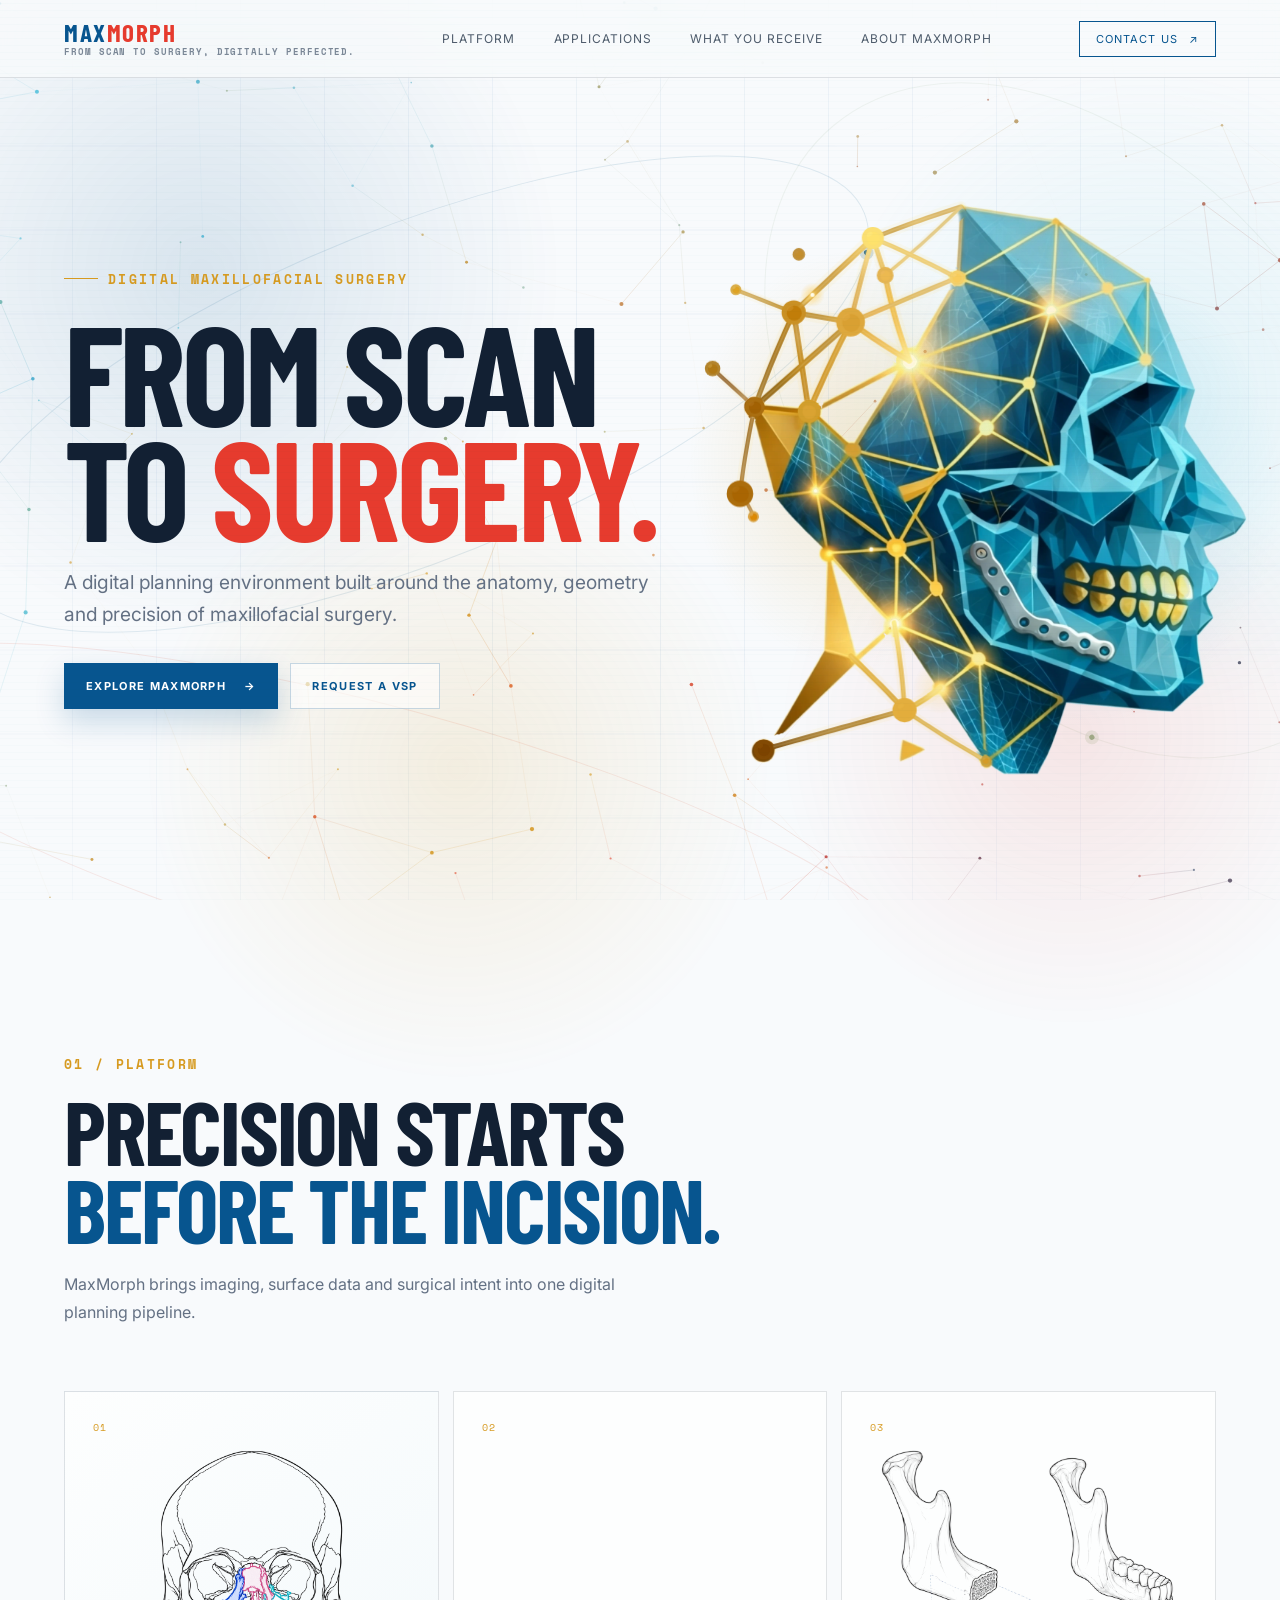
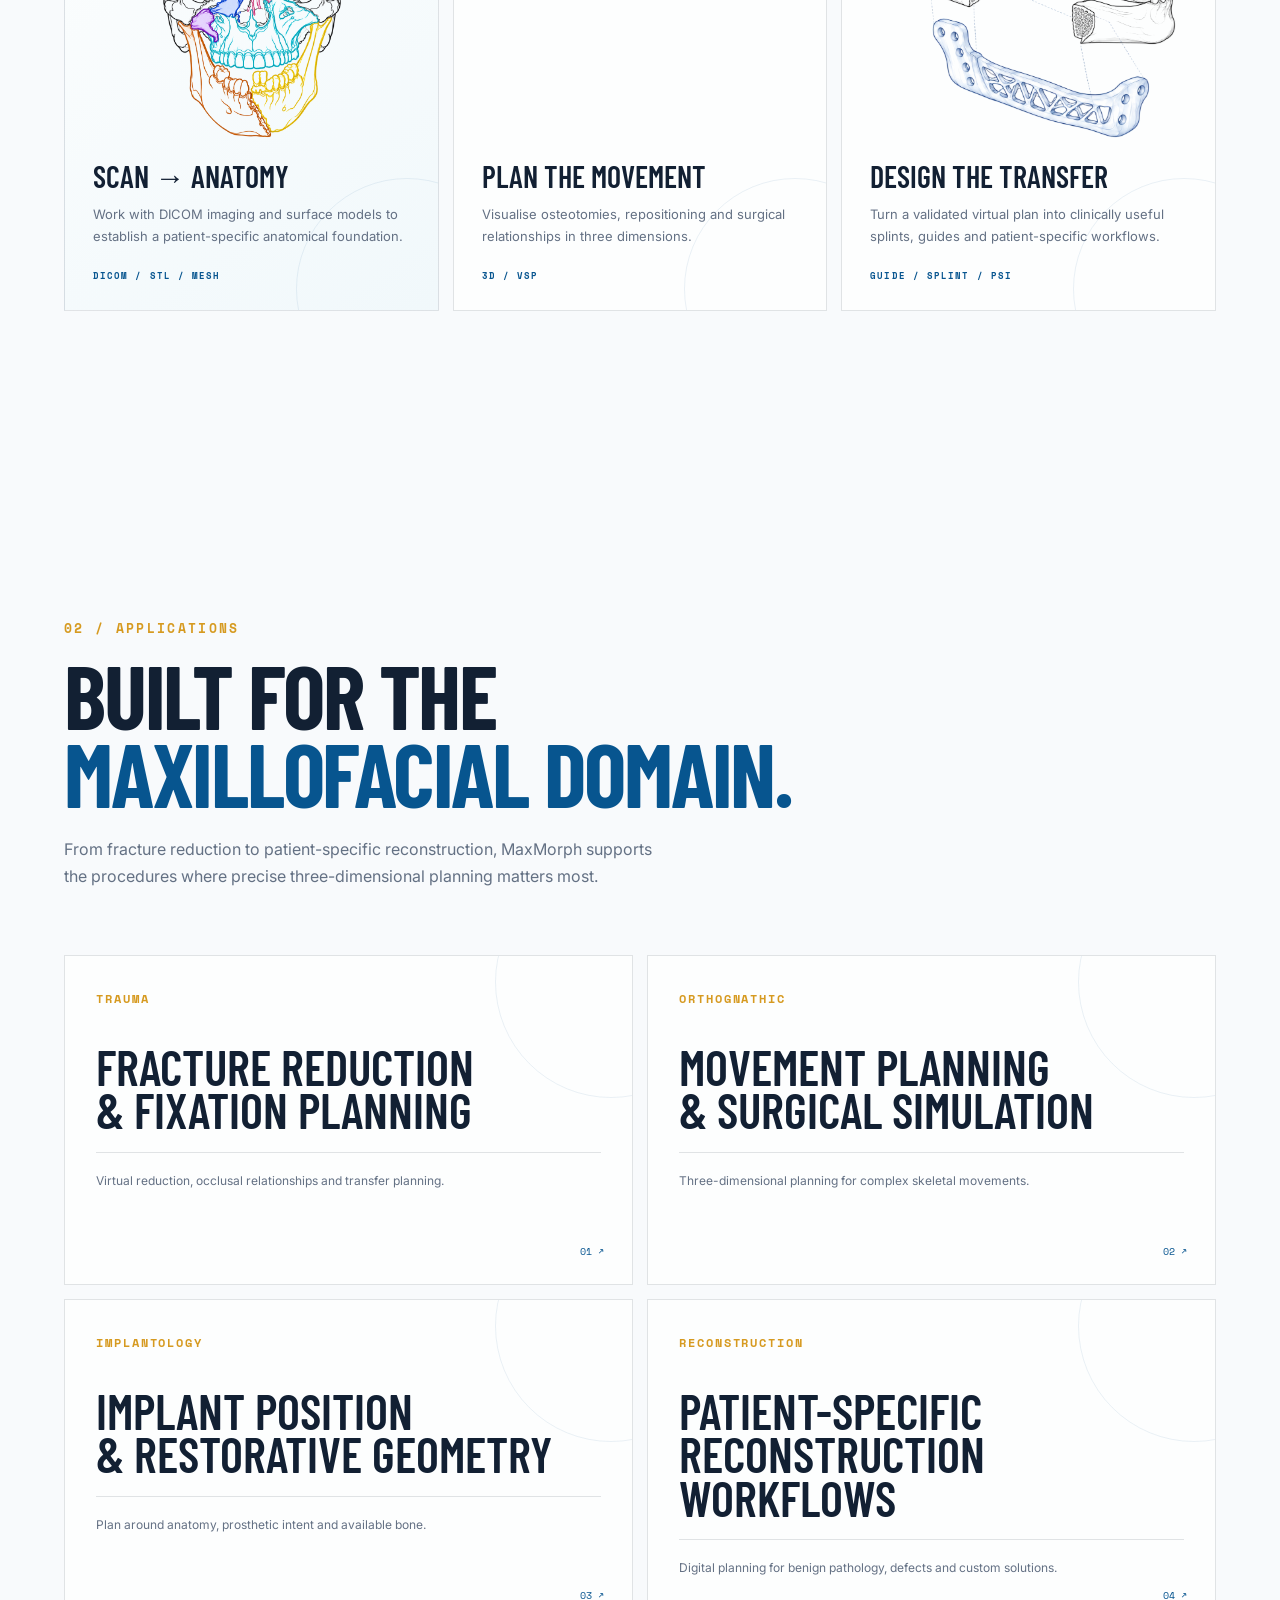
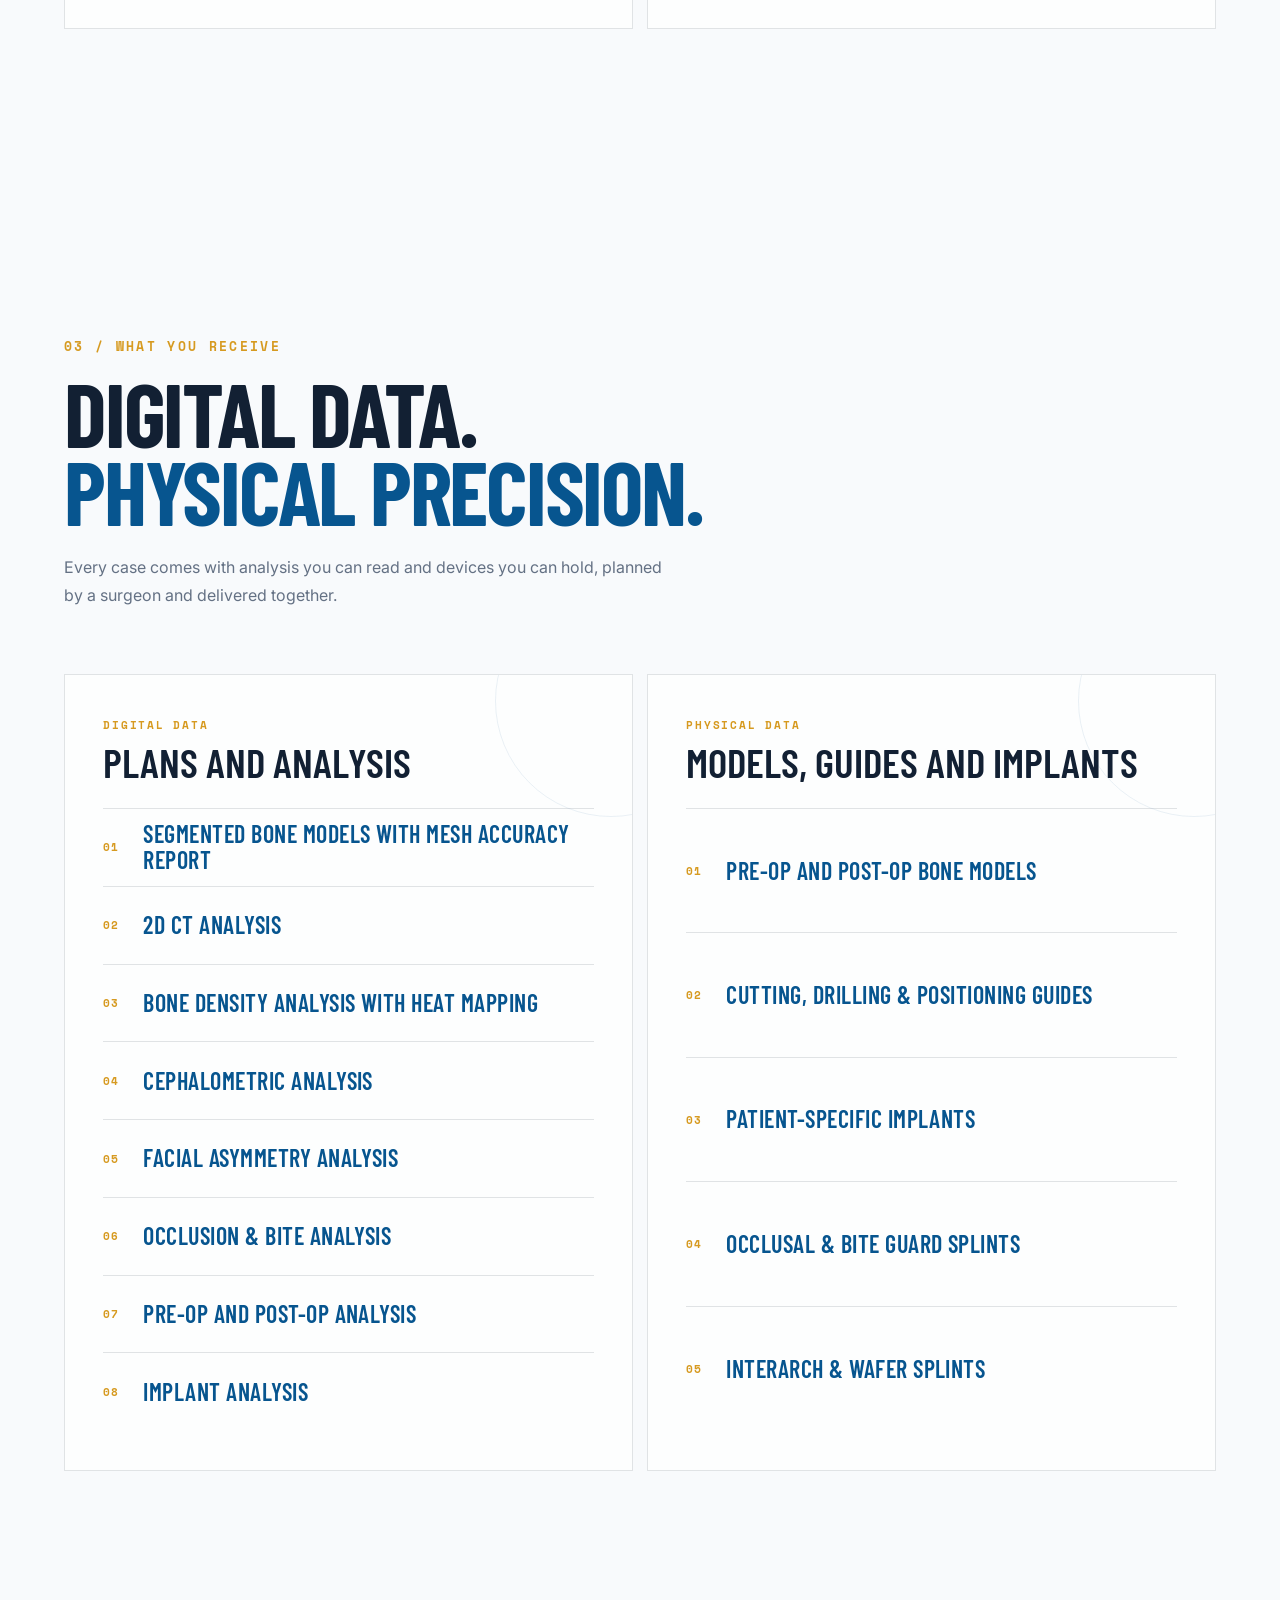
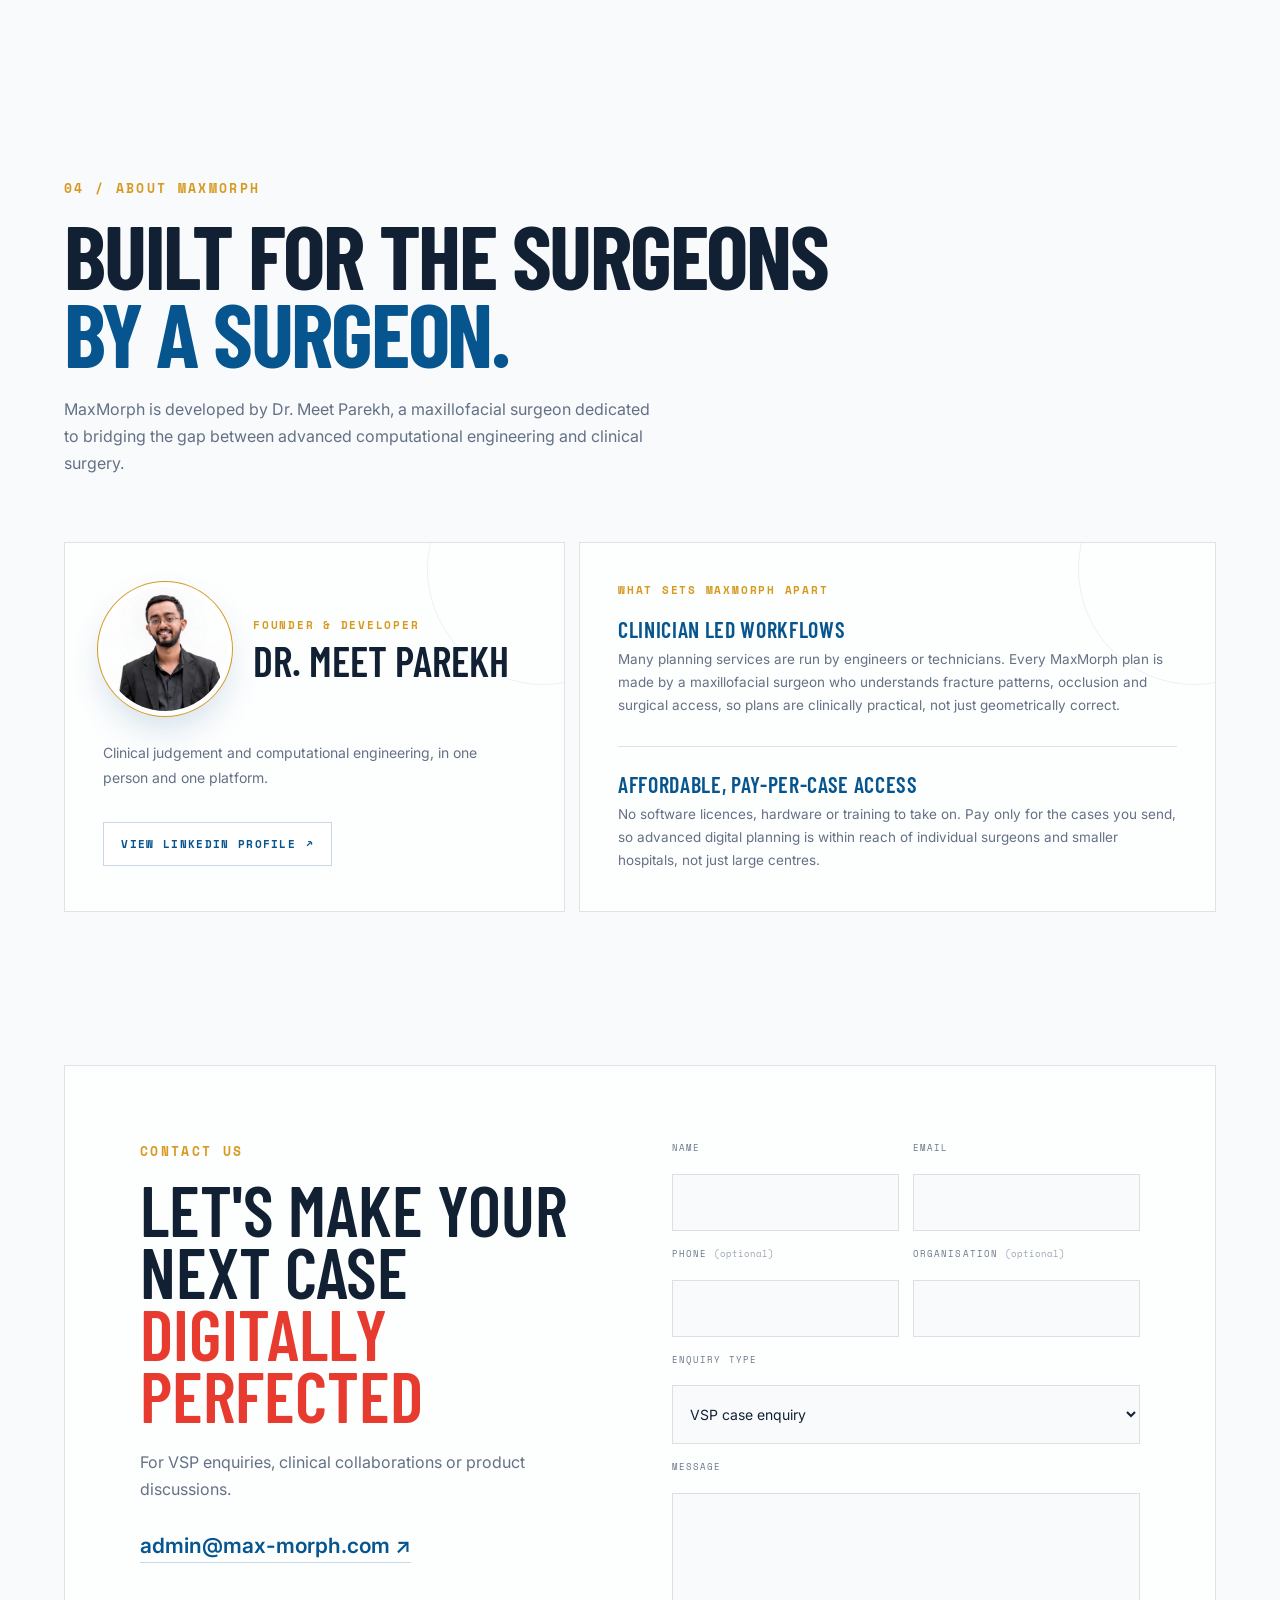
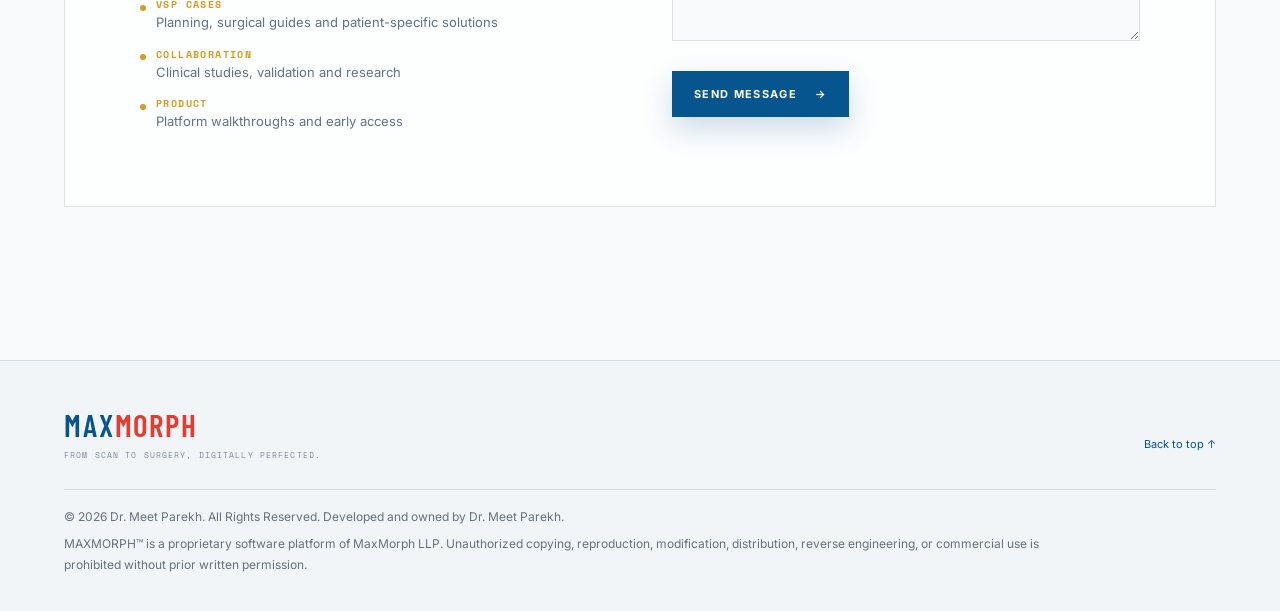
==== index.html @ e7665310 "Make all white cards see-through so the animated background shows in every section Co-Authored-By: C" ====
<!doctype html>
<html lang="en">
<head>
  <meta charset="utf-8" />
  <meta name="viewport" content="width=device-width, initial-scale=1" />
  <title>MaxMorph — Digital Maxillofacial Surgery</title>
  <meta name="description" content="MaxMorph — digital workflows for virtual surgical planning, surgical guides and patient-specific solutions in maxillofacial surgery." />
  <meta name="theme-color" content="#f8fafc" />
  <meta property="og:title" content="MaxMorph — From Scan to Surgery, Digitally Perfected" />
  <meta property="og:description" content="A digital planning platform for maxillofacial surgery." />
  <meta property="og:image" content="https://max-morph.com/assets/maxmorph-splash.png" />
  <link rel="icon" type="image/png" href="favicon.png" />
  <link rel="preload" as="image" href="assets/logo-base.webp?v=afa51707" type="image/webp" media="(min-width: 901px)" />
  <link rel="preconnect" href="https://fonts.googleapis.com">
  <link rel="preconnect" href="https://fonts.gstatic.com" crossorigin>
  <link href="https://fonts.googleapis.com/css2?family=Barlow+Condensed:wght@500;600;700&family=Inter:wght@400;500;600;700&family=Space+Mono:wght@400;700&display=swap" rel="stylesheet">
  <link rel="stylesheet" href="styles.css?v=3882ee55" />
  <noscript><style>.reveal{opacity:1!important;transform:none!important}</style></noscript>
</head>
<body>
  <div id="top"></div>
  <canvas id="bg-mesh" aria-hidden="true"></canvas>
  <div class="bg-grid" aria-hidden="true"><div></div></div>
  <div class="scanline"></div>
  <div class="ambient ambient-a" aria-hidden="true"></div>
  <div class="ambient ambient-b" aria-hidden="true"></div>
  <div class="ambient ambient-c" aria-hidden="true"></div>
  <div class="ambient ambient-d" aria-hidden="true"></div>

  <header class="site-header">
    <a class="brand" href="#top" aria-label="MaxMorph, from scan to surgery, digitally perfected. Home">
      <span class="brand-name"><span class="brand-max">MAX</span><span class="brand-morph">MORPH</span></span>
      <small class="brand-tag">From scan to surgery, digitally perfected.</small>
    </a>
    <nav class="nav" aria-label="Primary navigation">
      <a href="#platform">Platform</a>
      <a href="#applications">Applications</a>
      <a href="#deliverables">What You Receive</a>
      <a href="#about">About MaxMorph</a>
    </nav>
    <a class="nav-cta" href="#contact">Contact us <span>↗</span></a>
  </header>

  <main>
    <section class="hero section-grid" id="home">
      <div class="hero-copy reveal">
        <div class="eyebrow"><span></span> DIGITAL MAXILLOFACIAL SURGERY</div>
        <h1>From scan<br>to <em>surgery.</em></h1>
        <p class="hero-lede">A digital planning environment built around the anatomy, geometry and precision of maxillofacial surgery.</p>
        <div class="hero-actions">
          <a class="button button-primary" href="#platform">Explore MaxMorph <span>→</span></a>
          <a class="button button-ghost" href="#contact">Request a VSP</a>
        </div>
      </div>
      <div class="hero-logo" hidden role="img" aria-label="MaxMorph logo mark: a skull in clinical blue facets overlaid with a gold digital network">
        <div class="logo-halo" aria-hidden="true"></div>
        <img class="logo-base" src="assets/logo-base.webp?v=afa51707" width="506" height="530" alt="" decoding="async" loading="lazy" draggable="false">
        <canvas class="logo-net" aria-hidden="true"></canvas>
      </div>
    </section>

    <section class="section platform" id="platform">
      <div class="section-heading reveal">
        <div class="section-index">01 / PLATFORM</div>
        <h2>Precision starts<br><span>before the incision.</span></h2>
        <p>MaxMorph brings imaging, surface data and surgical intent into one digital planning pipeline.</p>
      </div>
      <div class="feature-grid">
        <article class="feature-card feature-large reveal">
          <div class="card-number">01</div>
          <img class="card-art" src="assets/platform-skull.webp?v=9a7aebc2" width="613" height="960" loading="lazy" decoding="async" alt="Front view of a skull outline with the facial bones and jaw shown in separate colours, as segmented from a CT scan">
          <h3>Scan → Anatomy</h3>
          <p>Work with DICOM imaging and surface models to establish a patient-specific anatomical foundation.</p>
          <div class="card-code">DICOM / STL / MESH</div>
        </article>
        <article class="feature-card reveal reveal-delay">
          <div class="card-number">02</div>
          <img class="card-art" src="assets/platform-surgery.webp?v=b3bdf8a2" width="800" height="785" loading="lazy" decoding="async" alt="Side view of a skull outline showing the upper and lower jaw in colour, repositioned in a planned osteotomy">
          <h3>Plan the movement</h3>
          <p>Visualise osteotomies, repositioning and surgical relationships in three dimensions.</p>
          <div class="card-code">3D / VSP</div>
        </article>
        <article class="feature-card reveal reveal-delay-2">
          <div class="card-number">03</div>
          <img class="card-art" src="assets/platform-splint.webp?v=331db55a" width="900" height="877" loading="lazy" decoding="async" alt="Two jaw segments with a patient-specific lattice plate designed to bridge them">
          <h3>Design the transfer</h3>
          <p>Turn a validated virtual plan into clinically useful splints, guides and patient-specific workflows.</p>
          <div class="card-code">GUIDE / SPLINT / PSI</div>
        </article>
      </div>
    </section>
    <section class="section applications" id="applications">
      <div class="section-heading reveal">
        <div class="section-index">02 / APPLICATIONS</div>
        <h2>Built for the<br><span>maxillofacial domain.</span></h2>
        <p>From fracture reduction to patient-specific reconstruction, MaxMorph supports the procedures where precise three-dimensional planning matters most.</p>
      </div>
      <div class="application-grid">
        <article class="application-card reveal"><span>TRAUMA</span><h3>Fracture reduction<br>& fixation planning</h3><div class="app-line"></div><p>Virtual reduction, occlusal relationships and transfer planning.</p><b>01 ↗</b></article>
        <article class="application-card reveal reveal-delay"><span>ORTHOGNATHIC</span><h3>Movement planning<br>& surgical simulation</h3><div class="app-line"></div><p>Three-dimensional planning for complex skeletal movements.</p><b>02 ↗</b></article>
        <article class="application-card reveal reveal-delay-2"><span>IMPLANTOLOGY</span><h3>Implant position<br>& restorative geometry</h3><div class="app-line"></div><p>Plan around anatomy, prosthetic intent and available bone.</p><b>03 ↗</b></article>
        <article class="application-card reveal"><span>RECONSTRUCTION</span><h3>Patient-specific<br>reconstruction workflows</h3><div class="app-line"></div><p>Digital planning for benign pathology, defects and custom solutions.</p><b>04 ↗</b></article>
      </div>
    </section>

    <section class="section deliver" id="deliverables">
      <div class="section-heading reveal">
        <div class="section-index">03 / WHAT YOU RECEIVE</div>
        <h2>Digital data.<br><span>Physical precision.</span></h2>
        <p>Every case comes with analysis you can read and devices you can hold, planned by a surgeon and delivered together.</p>
      </div>
      <div class="deliver-grid">
        <article class="deliver-card reveal">
          <div class="deliver-head"><span class="why-label">DIGITAL DATA</span><h3>Plans and analysis</h3></div>
          <ul class="deliver-list">
              <li><span class="dl-n">01</span><span class="dl-t">Segmented Bone Models with Mesh Accuracy Report</span></li>
              <li><span class="dl-n">02</span><span class="dl-t">2D CT Analysis</span></li>
              <li><span class="dl-n">03</span><span class="dl-t">Bone Density Analysis with Heat Mapping</span></li>
              <li><span class="dl-n">04</span><span class="dl-t">Cephalometric Analysis</span></li>
              <li><span class="dl-n">05</span><span class="dl-t">Facial Asymmetry Analysis</span></li>
              <li><span class="dl-n">06</span><span class="dl-t">Occlusion &amp; Bite Analysis</span></li>
              <li><span class="dl-n">07</span><span class="dl-t">Pre-op and Post-op Analysis</span></li>
              <li><span class="dl-n">08</span><span class="dl-t">Implant Analysis</span></li>
          </ul>
        </article>
        <article class="deliver-card reveal reveal-delay">
          <div class="deliver-head"><span class="why-label">PHYSICAL DATA</span><h3>Models, guides and implants</h3></div>
          <ul class="deliver-list">
              <li><span class="dl-n">01</span><span class="dl-t">Pre-op and Post-op Bone Models</span></li>
              <li><span class="dl-n">02</span><span class="dl-t">Cutting, Drilling &amp; Positioning Guides</span></li>
              <li><span class="dl-n">03</span><span class="dl-t">Patient-Specific Implants</span></li>
              <li><span class="dl-n">04</span><span class="dl-t">Occlusal &amp; Bite Guard Splints</span></li>
              <li><span class="dl-n">05</span><span class="dl-t">Interarch &amp; Wafer Splints</span></li>
          </ul>
        </article>
      </div>
    </section>


    <section class="section why" id="about">
      <div class="section-heading reveal">
        <div class="section-index">04 / ABOUT MAXMORPH</div>
        <h2>Built for the surgeons<br><span>by a surgeon.</span></h2>
        <p>MaxMorph is developed by Dr. Meet Parekh, a maxillofacial surgeon dedicated to bridging the gap between advanced computational engineering and clinical surgery.</p>
      </div>
      <div class="why-grid">

        <article class="why-card founder-card reveal">
          <div class="founder-head">
            <img class="founder-photo" src="assets/founder.webp?v=6de6e511" width="360" height="360" loading="lazy" decoding="async" alt="Dr. Meet Parekh, maxillofacial surgeon and developer of MaxMorph">
            <div>
              <div class="why-label">FOUNDER &amp; DEVELOPER</div>
              <h3>Dr. Meet Parekh</h3>
            </div>
          </div>
          <p class="founder-note">Clinical judgement and computational engineering, in one person and one platform.</p>
          <a class="why-link" href="https://www.linkedin.com/in/meet-23-parekh" target="_blank" rel="noopener noreferrer">View LinkedIn profile <span>↗</span></a>
        </article>

        <article class="why-card diff-card reveal reveal-delay">
          <div class="why-label">WHAT SETS MAXMORPH APART</div>
          <ul class="diff-list">
            <li>
              <b>Clinician Led Workflows</b>
              <p>Many planning services are run by engineers or technicians. Every MaxMorph plan is made by a maxillofacial surgeon who understands fracture patterns, occlusion and surgical access, so plans are clinically practical, not just geometrically correct.</p>
            </li>
            <li>
              <b>Affordable, pay-per-case access</b>
              <p>No software licences, hardware or training to take on. Pay only for the cases you send, so advanced digital planning is within reach of individual surgeons and smaller hospitals, not just large centres.</p>
            </li>
          </ul>
        </article>

        <!-- Hidden until real entries are added in why.js (TESTIMONIALS). With no entries the card stays hidden. -->
        <article class="why-card why-slider reveal" id="why-testimonials" data-kind="testimonials" hidden>
          <div class="why-label">WHAT CLINICIANS SAY</div>
        </article>

        <!-- Hidden until real entries are added in why.js (CLIENTS). With no entries the card stays hidden. -->
        <article class="why-card why-slider reveal reveal-delay" id="why-clients" data-kind="clients" hidden>
          <div class="why-label">HOSPITALS &amp; CLINICS WE WORK WITH</div>
        </article>

      </div>
    </section>

    <section class="section contact" id="contact">
      <div class="contact-panel reveal">
        <div class="contact-copy">
          <div class="section-index">CONTACT US</div>
          <h2>Let's make your next case<br><span>Digitally Perfected</span></h2>
          <p>For VSP enquiries, clinical collaborations or product discussions.</p>
          <a class="contact-mail" href="mailto:admin@max-morph.com">admin@max-morph.com <span>↗</span></a>
          <ul class="contact-points">
            <li><b>VSP cases</b> Planning, surgical guides and patient-specific solutions</li>
            <li><b>Collaboration</b> Clinical studies, validation and research</li>
            <li><b>Product</b> Platform walkthroughs and early access</li>
          </ul>
        </div>
        <form class="contact-form" id="contact-form" action="https://formsubmit.co/admin@max-morph.com" method="POST" novalidate>
          <div class="field-row">
            <label>Name<input type="text" name="name" required autocomplete="name" maxlength="120"></label>
            <label>Email<input type="email" name="email" required autocomplete="email" maxlength="160" inputmode="email"></label>
          </div>
          <div class="field-row">
            <label><span>Phone <em>(optional)</em></span><input type="tel" name="phone" autocomplete="tel" maxlength="40" inputmode="tel"></label>
            <label><span>Organisation <em>(optional)</em></span><input type="text" name="organisation" autocomplete="organization" maxlength="160"></label>
          </div>
          <label>Enquiry type
            <select name="type">
              <option>VSP case enquiry</option>
              <option>Clinical collaboration</option>
              <option>Product discussion</option>
              <option>Other</option>
            </select>
          </label>
          <label>Message<textarea name="message" rows="5" required maxlength="4000"></textarea></label>
          <input type="text" name="_honey" class="hp" tabindex="-1" autocomplete="off" aria-hidden="true">
          <input type="hidden" name="_captcha" value="false">
          <input type="hidden" name="_template" value="table">
          <input type="hidden" name="_subject" value="New MaxMorph website enquiry">
          <div class="form-actions">
            <button class="button button-primary" type="submit"><span class="btn-label">Send message</span> <span class="btn-arrow">→</span></button>
          </div>
          <div class="form-status" id="form-status" role="status" aria-live="polite" hidden></div>
        </form>
      </div>
    </section>
  </main>

  <footer class="site-footer">
    <div class="footer-brand"><span class="brand-max">MAX</span><span class="brand-morph">MORPH</span><small>FROM SCAN TO SURGERY, DIGITALLY PERFECTED.</small></div>
    <div class="footer-links"><a href="#top">Back to top ↑</a></div>
    <div class="footer-bottom">
      <p>© 2026 Dr. Meet Parekh. All Rights Reserved. Developed and owned by Dr. Meet Parekh.</p>
      <p>MAXMORPH™ is a proprietary software platform of MaxMorph LLP. Unauthorized copying, reproduction, modification, distribution, reverse engineering, or commercial use is prohibited without prior written permission.</p>
    </div>
  </footer>

  <script src="script.js?v=bdf42d15"></script>
  <script src="why.js?v=e617469f"></script>
  <script src="logo.js?v=01f44158"></script>
</body>
</html>
---- styles.css ----
:root{
  --bg:#f8fafc;
  --paper:#ffffff;
  --ink:#122033;
  --muted:#647184;
  --blue:#07558f;
  --blue2:#0b79a7;
  --cyan:#4fc4df;
  --red:#e63b2e;
  --gold:#d69a20;
  --gold2:#f1c15a;
  --line:rgba(18,32,51,.12);
  --line-blue:rgba(7,85,143,.22);
  --shadow:0 25px 70px rgba(19,48,75,.09);
  --display:'Barlow Condensed',Arial,sans-serif;
  --sans:'Inter',Arial,sans-serif;
  --mono:'Space Mono',monospace;
}
*{box-sizing:border-box}
html{scroll-behavior:smooth}
body{margin:0;background:var(--bg);color:var(--ink);font-family:var(--sans);overflow-x:hidden}
a{color:inherit;text-decoration:none}
::selection{background:var(--gold2);color:var(--ink)}
.scanline{position:fixed;inset:0;pointer-events:none;z-index:50;background:linear-gradient(to bottom,transparent 49.7%,rgba(7,85,143,.025) 50%,transparent 50.3%);background-size:100% 7px;mix-blend-mode:multiply;opacity:.55}

.site-header{height:78px;padding:0 clamp(22px,5vw,72px);display:flex;align-items:center;justify-content:space-between;border-bottom:1px solid var(--line);background:rgba(248,250,252,.78);backdrop-filter:blur(16px);position:sticky;top:0;z-index:40}.brand{font-family:var(--display);font-size:25px;font-weight:700;letter-spacing:.06em;display:flex;align-items:center}.brand-dot{width:8px;height:8px;background:var(--gold);display:inline-block;margin-right:9px;border-radius:50%;box-shadow:0 0 16px rgba(214,154,32,.8)}.brand-max{color:var(--blue)}.brand-morph{color:var(--red)}.nav{display:flex;gap:clamp(18px,3vw,42px);font-size:12px;letter-spacing:.08em;text-transform:uppercase;color:#4d5b6b}.nav a{transition:.25s}.nav a:hover{color:var(--blue)}.nav-cta{border:1px solid var(--blue);padding:10px 16px;font-size:11px;letter-spacing:.1em;text-transform:uppercase;color:var(--blue);transition:.25s}.nav-cta:hover{background:var(--blue);color:white}.nav-cta span{margin-left:7px}
.section-grid{width:min(1220px,90vw);margin:auto}.hero{min-height:calc(100vh - 78px);display:grid;grid-template-columns:1.05fr .95fr;gap:50px;align-items:center;padding:clamp(65px,9vw,125px) 0 90px}.eyebrow,.section-index{font-family:var(--mono);font-size:13px;letter-spacing:.18em;color:var(--blue);font-weight:700}.eyebrow{display:flex;align-items:center;gap:10px;margin-bottom:24px}.eyebrow span{width:34px;height:1px;background:var(--gold)}h1,h2,h3,p{margin-top:0}.hero h1{font-family:var(--display);font-size:clamp(70px,9vw,135px);line-height:.82;text-transform:uppercase;letter-spacing:-.025em;margin:0 0 28px;font-weight:700}.hero h1 em{font-style:normal;color:var(--red)}.hero-lede{font-size:clamp(16px,1.5vw,20px);line-height:1.65;color:var(--muted);max-width:600px}.hero-actions{display:flex;gap:12px;flex-wrap:wrap;margin-top:34px}.button{display:inline-flex;align-items:center;gap:18px;padding:15px 21px;font-size:11px;text-transform:uppercase;letter-spacing:.12em;font-weight:700;transition:.3s;border:1px solid}.button-primary{background:var(--blue);color:white;border-color:var(--blue);box-shadow:0 12px 30px rgba(7,85,143,.2)}.button-primary:hover{transform:translateY(-3px);box-shadow:0 18px 38px rgba(7,85,143,.28)}.button-ghost{border-color:var(--line-blue);color:var(--blue);background:rgba(255,255,255,.6)}.button-ghost:hover{border-color:var(--blue);background:white}.micro-spec{display:flex;gap:11px;margin-top:35px;font:9px var(--mono);letter-spacing:.09em;color:#8995a4;flex-wrap:wrap}
.hero-visual{height:min(650px,68vw);min-height:470px;position:relative;overflow:hidden;border:1px solid var(--line);background:linear-gradient(145deg,rgba(255,255,255,.8),rgba(238,246,250,.55));box-shadow:var(--shadow)}.visual-grid{position:absolute;inset:-30%;background-image:linear-gradient(rgba(7,85,143,.08) 1px,transparent 1px),linear-gradient(90deg,rgba(7,85,143,.08) 1px,transparent 1px);background-size:42px 42px;transform:perspective(500px) rotateX(63deg) translateY(10%);transform-origin:center;animation:gridMove 12s linear infinite;opacity:.45}@keyframes gridMove{to{background-position:0 84px,84px 0}}.orbital{position:absolute;border:1px solid rgba(214,154,32,.38);border-radius:50%;left:50%;top:50%;transform:translate(-50%,-50%) rotate(-25deg);animation:orbit 15s linear infinite}.orbital-1{width:70%;height:70%;border-left-color:transparent;border-bottom-color:rgba(214,154,32,.15)}.orbital-2{width:90%;height:45%;border-color:rgba(7,85,143,.13);transform:translate(-50%,-50%) rotate(38deg);animation-duration:21s;animation-direction:reverse}@keyframes orbit{to{transform:translate(-50%,-50%) rotate(335deg)}}.hero-image-wrap{position:absolute;inset:8% 5%;display:grid;place-items:center}.hero-mark{width:112%;max-width:none;mix-blend-mode:multiply;filter:drop-shadow(0 25px 25px rgba(7,55,83,.12));animation:float 6s ease-in-out infinite}@keyframes float{50%{transform:translateY(-10px) rotate(.5deg)}}.node{position:absolute;width:8px;height:8px;background:var(--gold);border-radius:50%;box-shadow:0 0 0 6px rgba(214,154,32,.1),0 0 18px rgba(214,154,32,.8);animation:pulse 3s ease-in-out infinite}.n1{left:16%;top:31%}.n2{right:17%;top:25%;animation-delay:.8s}.n3{left:25%;bottom:21%;animation-delay:1.5s}.n4{right:25%;bottom:29%;animation-delay:2.1s}@keyframes pulse{50%{transform:scale(1.5);opacity:.65}}.signal-card{position:absolute;background:rgba(255,255,255,.82);backdrop-filter:blur(10px);border:1px solid var(--line);box-shadow:0 15px 35px rgba(20,50,75,.08);font:9px var(--mono);letter-spacing:.08em;padding:10px 12px;color:#526273}.signal-top{left:18px;top:18px}.signal-bottom{right:18px;bottom:18px}.status{width:6px;height:6px;border-radius:50%;background:#27a45b;display:inline-block;margin-right:7px;box-shadow:0 0 9px rgba(39,164,91,.8)}
.ticker{border-top:1px solid var(--line);border-bottom:1px solid var(--line);overflow:hidden;background:white}.ticker-track{width:max-content;display:flex;gap:30px;align-items:center;padding:15px 0;animation:ticker 28s linear infinite;font:700 10px var(--mono);letter-spacing:.14em;color:#7a8796}.ticker i{font-style:normal;color:var(--gold);font-size:7px}@keyframes ticker{to{transform:translateX(-50%)}}
.section{width:min(1220px,90vw);margin:0 auto;padding:clamp(95px,12vw,170px) 0}.section-heading{max-width:780px;margin-bottom:65px}.section-heading h2,.motion-copy h2,.cta-section h2{font-family:var(--display);text-transform:uppercase;font-size:clamp(56px,7vw,100px);line-height:.87;letter-spacing:-.025em;margin:18px 0 24px}.section-heading h2 span,.motion-copy h2 span,.cta-section h2 span{color:var(--blue)}.section-heading p{font-size:16px;color:var(--muted);line-height:1.7;max-width:600px}
.feature-grid{display:grid;grid-template-columns:1.3fr 1fr 1fr;gap:14px}.feature-card{min-height:365px;background:rgba(255,255,255,.7);border:1px solid var(--line);padding:28px;position:relative;overflow:hidden;transition:.35s}.feature-card:hover{transform:translateY(-8px);box-shadow:var(--shadow);border-color:rgba(7,85,143,.28)}.feature-card:before{content:"";position:absolute;width:220px;height:220px;border:1px solid rgba(7,85,143,.08);border-radius:50%;right:-80px;bottom:-90px}.feature-large{background:linear-gradient(145deg,#fff,#eef7fb)}.card-number{font:10px var(--mono);color:var(--gold);letter-spacing:.1em}.card-icon{height:105px;margin:18px 0 22px;position:relative}.mesh-icon{background:linear-gradient(135deg,transparent 46%,rgba(7,85,143,.35) 47% 48%,transparent 49%),linear-gradient(35deg,transparent 46%,rgba(214,154,32,.6) 47% 48%,transparent 49%);background-size:55px 55px;opacity:.85}.mesh-icon:after,.mesh-icon:before{content:"";position:absolute;width:9px;height:9px;background:var(--gold);border-radius:50%;box-shadow:54px 55px 0 var(--blue),110px 20px 0 var(--gold),150px 70px 0 var(--blue)}.cross-icon{font:100px/1 var(--display);color:var(--blue);opacity:.18;text-align:center}.guide-icon{width:130px;height:78px;border:2px solid var(--blue);border-radius:50% 50% 12px 12px;transform:skew(-12deg);margin-left:15px}.guide-icon:after{content:"";position:absolute;inset:14px;border:1px dashed var(--gold);border-radius:50%}.feature-card h3{font:600 30px/1 var(--display);text-transform:uppercase;margin-bottom:12px}.feature-card p{font-size:13px;line-height:1.7;color:var(--muted);max-width:360px}.card-code{position:absolute;bottom:25px;left:28px;font:8px var(--mono);letter-spacing:.12em;color:#8b98a7}
.split-heading{display:grid;grid-template-columns:1fr .7fr;align-items:end;gap:70px}.split-heading p{margin-bottom:7px}.pipeline{position:relative;display:grid;grid-template-columns:repeat(5,1fr);gap:25px;padding:65px 0 25px}.pipeline-line{position:absolute;left:8%;right:8%;top:40px;height:1px;background:linear-gradient(90deg,rgba(7,85,143,.15),rgba(7,85,143,.7),rgba(230,59,46,.7),rgba(230,59,46,.15))}.pipeline-step{position:relative}.pipeline-step b{font:9px var(--mono);color:#8a96a3}.step-dot{width:18px;height:18px;border-radius:50%;border:1px solid var(--blue);background:var(--bg);margin:10px 0 24px;position:relative;z-index:2}.pipeline-step h3{font:600 27px var(--display);text-transform:uppercase;margin-bottom:8px}.pipeline-step p{font-size:11px;line-height:1.7;color:var(--muted)}
.application-grid{display:grid;grid-template-columns:1fr 1fr;gap:14px}.application-card{min-height:330px;border:1px solid var(--line);background:white;padding:31px;position:relative;overflow:hidden;transition:.35s}.application-card:hover{transform:translateY(-5px);box-shadow:var(--shadow)}.application-card:after{content:"";position:absolute;width:230px;height:230px;border-radius:50%;border:1px solid rgba(7,85,143,.08);right:-95px;top:-90px}.application-card span{font:9px var(--mono);color:var(--blue);letter-spacing:.14em}.application-card h3{font:600 clamp(32px,4vw,49px)/.88 var(--display);text-transform:uppercase;margin:38px 0 20px}.app-line{height:1px;background:var(--line);margin-bottom:18px}.application-card p{font-size:12px;color:var(--muted);max-width:390px;line-height:1.7}.application-card b{position:absolute;bottom:25px;right:28px;font:10px var(--mono);color:var(--blue)}.application-dark{background:#122033;color:white;border-color:#122033}.application-dark span,.application-dark b{color:var(--gold2)}.application-dark .app-line{background:rgba(255,255,255,.16)}.application-dark p{color:#aeb9c7}.application-dark:after{border-color:rgba(255,255,255,.08)}
.motion{display:grid;grid-template-columns:.8fr 1.2fr;gap:80px;align-items:center}.motion-copy p{color:var(--muted);line-height:1.8;max-width:510px}.metric-row{display:flex;gap:28px;margin-top:40px}.metric-row div{border-left:1px solid var(--line);padding-left:14px}.metric-row strong{display:block;font:600 34px var(--display);color:var(--blue)}.metric-row small{font:8px var(--mono);color:#8995a4;text-transform:uppercase;letter-spacing:.1em}.motion-frame{position:relative;border:1px solid var(--line);background:#fff;padding:9px;box-shadow:var(--shadow);transform:rotate(.7deg)}.motion-frame video{display:block;width:100%;height:auto}.frame-overlay{position:absolute;left:9px;right:9px;bottom:9px;padding:12px 14px;background:linear-gradient(transparent,rgba(7,25,40,.65));color:white;display:flex;justify-content:space-between;align-items:end;font:8px var(--mono);letter-spacing:.1em}
.about-strip{padding-top:0}.about-panel{border:1px solid var(--line);background:linear-gradient(120deg,rgba(255,255,255,.9),rgba(238,247,251,.7));padding:clamp(35px,6vw,75px);position:relative;overflow:hidden}.about-panel:before{content:"";position:absolute;width:520px;height:520px;right:-190px;top:-210px;border:1px solid rgba(214,154,32,.24);border-radius:50%;box-shadow:0 0 0 50px rgba(214,154,32,.03),0 0 0 100px rgba(214,154,32,.025)}.about-panel h2{font:600 clamp(55px,6vw,90px)/.88 var(--display);text-transform:uppercase;margin:20px 0 25px;position:relative}.about-panel h2 span{color:var(--red)}.about-panel p{max-width:650px;color:var(--muted);line-height:1.8;font-size:15px}.principles{display:flex;flex-wrap:wrap;gap:10px;margin-top:35px}.principles span{font:8px var(--mono);letter-spacing:.1em;border:1px solid var(--line-blue);padding:9px 12px;color:var(--blue);background:rgba(255,255,255,.6)}
.cta-section{width:min(1220px,90vw);margin:0 auto 120px;padding:100px 30px;text-align:center;position:relative;overflow:hidden;border:1px solid var(--line);background:#fff}.cta-section h2{position:relative}.cta-section p{color:var(--muted);margin:0 auto 28px;line-height:1.7}.cta-orbit{position:absolute;width:520px;height:520px;border:1px solid rgba(7,85,143,.08);border-radius:50%;left:50%;top:50%;transform:translate(-50%,-50%);animation:orbit 18s linear infinite}.cta-orbit:after{content:"";position:absolute;width:8px;height:8px;background:var(--gold);border-radius:50%;top:20px;left:70px;box-shadow:0 0 20px var(--gold2)}
.site-footer{border-top:1px solid var(--line);padding:45px clamp(22px,5vw,72px) 30px;background:#f1f5f8}.footer-brand{font:600 31px var(--display);letter-spacing:.06em}.footer-brand small{display:block;font:8px var(--mono);letter-spacing:.14em;color:#7f8b98;margin-top:6px}.footer-links{display:flex;justify-content:flex-end;gap:25px;margin-top:-24px;font-size:11px;color:var(--blue)}.footer-bottom{display:flex;justify-content:space-between;gap:20px;border-top:1px solid var(--line);margin-top:38px;padding-top:16px;font:8px var(--mono);color:#8995a4;letter-spacing:.04em}
.reveal{opacity:0;transform:translateY(28px);transition:opacity .8s ease,transform .8s ease}.reveal.is-visible{opacity:1;transform:none}.reveal-delay{transition-delay:.12s}.reveal-delay-2{transition-delay:.22s}
@media(max-width:900px){.nav{display:none}.hero{grid-template-columns:1fr;padding-top:75px}.hero-visual{min-height:430px;height:75vw;max-height:560px}.feature-grid{grid-template-columns:1fr}.feature-large{min-height:350px}.split-heading{grid-template-columns:1fr;gap:10px}.pipeline{grid-template-columns:1fr;padding-top:20px;gap:0}.pipeline-line{left:8px;top:25px;bottom:25px;width:1px;height:auto;background:linear-gradient(180deg,rgba(7,85,143,.15),rgba(7,85,143,.7),rgba(230,59,46,.7),rgba(230,59,46,.15))}.pipeline-step{padding-left:42px;min-height:105px}.step-dot{position:absolute;left:0;top:13px}.pipeline-step h3{margin:8px 0 5px}.motion{grid-template-columns:1fr;gap:45px}.application-grid{grid-template-columns:1fr}.footer-links{justify-content:flex-start;margin-top:25px}.footer-bottom{flex-direction:column}.cta-section{margin-bottom:80px}}
@media(max-width:520px){.site-header{height:68px}.nav-cta{padding:9px 10px}.hero h1{font-size:67px}.hero-visual{min-height:360px}.signal-card{font-size:7px}.section{padding:90px 0}.section-heading{margin-bottom:45px}.application-card{min-height:300px}.application-card h3{font-size:39px}.metric-row{gap:16px}.cta-section{padding:75px 18px}.cta-section h2{font-size:57px}}
@media(prefers-reduced-motion:reduce){*,*:before,*:after{animation-duration:.001ms!important;animation-iteration-count:1!important;scroll-behavior:auto!important}.reveal{opacity:1;transform:none}}

html{scroll-padding-top:90px}
.results-grid{display:grid;grid-template-columns:repeat(4,1fr);gap:14px}.result-card{min-height:230px;background:#fff;border:1px solid var(--line);padding:26px;position:relative;transition:.35s}.result-card:hover{transform:translateY(-5px);box-shadow:var(--shadow)}.result-card span{font:9px var(--mono);color:var(--blue);letter-spacing:.14em}.result-card h3{font:600 30px/.95 var(--display);text-transform:uppercase;margin:30px 0 14px}.result-card p{font-size:13px;line-height:1.7;color:var(--muted)}.results-note{margin:28px 0 0;font-size:13px;color:var(--muted)}.results-note a{color:var(--blue);border-bottom:1px solid var(--line-blue)}
.contact{padding-top:0}.contact-panel{display:grid;grid-template-columns:1fr 1fr;gap:clamp(30px,5vw,70px);border:1px solid var(--line);background:#fff;padding:clamp(30px,6vw,75px);position:relative;overflow:hidden}.contact-copy h2{font:600 clamp(48px,5.5vw,82px)/.88 var(--display);text-transform:uppercase;margin:18px 0 22px}.contact-copy h2 span{color:var(--blue)}.contact-copy p{color:var(--muted);line-height:1.7}.contact-mail{display:inline-block;margin-top:14px;color:var(--blue);font:700 13px var(--mono);border-bottom:1px solid var(--line-blue);padding-bottom:4px}
.contact-form{display:grid;gap:16px}.contact-form label{display:grid;gap:6px;font:9px var(--mono);letter-spacing:.12em;text-transform:uppercase;color:#6b7888}.contact-form input,.contact-form select,.contact-form textarea{font:14px var(--sans);letter-spacing:0;text-transform:none;color:var(--ink);padding:12px 13px;border:1px solid var(--line);background:var(--bg);border-radius:0;width:100%}.contact-form input:focus,.contact-form select:focus,.contact-form textarea:focus{outline:2px solid var(--line-blue);border-color:var(--blue)}.contact-form .button{justify-self:start;cursor:pointer;font-family:var(--sans)}.contact-form small{font-size:11px;color:#8995a4;line-height:1.5}
.footer-links{flex-wrap:wrap}
@media(max-width:1000px){.results-grid{grid-template-columns:1fr 1fr}}
@media(max-width:900px){.contact-panel{grid-template-columns:1fr}}
@media(max-width:560px){.results-grid{grid-template-columns:1fr}.result-card{min-height:200px}}
@media(max-width:520px){.section-heading h2,.motion-copy h2{font-size:clamp(40px,12.5vw,56px)}.contact-copy h2{font-size:clamp(40px,12.5vw,56px)}}
.split-heading{grid-template-columns:minmax(0,1.25fr) minmax(0,1fr);gap:clamp(30px,5vw,70px)}
@media(max-width:900px){.split-heading{grid-template-columns:1fr}}
@media(max-width:520px){.section-heading h2 span,.motion-copy h2 span{overflow-wrap:anywhere}.section-heading h2,.motion-copy h2,.contact-copy h2{font-size:clamp(36px,11vw,52px)}}

/* ---- round 2 ---- */
.section-index,.eyebrow{color:var(--gold)}
.application-card span,.result-card span{color:var(--gold);font-size:12px;font-weight:700;letter-spacing:.16em}
.card-code,.pipeline-step p{color:var(--blue)}
.pipeline-step b{color:var(--gold);font-size:11px;font-weight:700}
.card-code{font-size:9px;font-weight:700}
.pipeline-step p{font-weight:600}
.hero{--bleed:max(0px,calc((100vw - min(1220px,90vw)) / 2 - 2vw));grid-template-columns:minmax(0,max-content) minmax(0,1fr);column-gap:clamp(24px,3vw,48px);min-height:calc(100vh - 78px);align-items:center;align-content:center;padding:clamp(70px,10vw,140px) 0}
.hero-copy{max-width:900px}
.hero h1{font-size:clamp(76px,11vw,170px)}
.hero-lede{max-width:640px}
.contact-copy h2 span{color:var(--red)}
.contact-mail{font:600 clamp(17px,2vw,21px) var(--sans);letter-spacing:0;color:var(--blue)}
#bg-mesh{position:fixed;inset:0;width:100%;height:100%;z-index:-1;pointer-events:none}
.bg-grid{position:fixed;inset:0;z-index:-1;pointer-events:none;overflow:hidden;-webkit-mask-image:radial-gradient(ellipse at 50% 45%,#000 35%,rgba(0,0,0,.4) 100%);mask-image:radial-gradient(ellipse at 50% 45%,#000 35%,rgba(0,0,0,.4) 100%)}
.bg-grid div{position:absolute;inset:-96px;background-image:linear-gradient(rgba(7,85,143,.055) 1px,transparent 1px),linear-gradient(90deg,rgba(7,85,143,.055) 1px,transparent 1px);background-size:84px 84px;animation:bgGrid 80s linear infinite}
@keyframes bgGrid{to{transform:translate(84px,84px)}}

/* ---- round 3: flowing colour washes behind the particle mesh ---- */
.ambient{position:fixed;pointer-events:none;z-index:-1;border-radius:50%;will-change:transform,opacity}
.ambient-a{width:min(70vw,760px);aspect-ratio:1;left:-14vw;top:-12vh;background:radial-gradient(circle,rgba(7,85,143,.5),transparent 68%);animation:washA 46s ease-in-out infinite alternate,washFade 17s ease-in-out infinite alternate}
.ambient-b{width:min(64vw,680px);aspect-ratio:1;right:-16vw;top:6vh;background:radial-gradient(circle,rgba(79,196,223,.55),transparent 68%);animation:washB 52s ease-in-out infinite alternate,washFade 23s ease-in-out -6s infinite alternate}
.ambient-c{width:min(62vw,660px);aspect-ratio:1;left:10vw;bottom:-22vh;background:radial-gradient(circle,rgba(214,154,32,.5),transparent 68%);animation:washC 58s ease-in-out infinite alternate,washFade 19s ease-in-out -11s infinite alternate}
.ambient-d{width:min(58vw,620px);aspect-ratio:1;right:-8vw;bottom:-16vh;background:radial-gradient(circle,rgba(230,59,46,.42),transparent 68%);animation:washD 49s ease-in-out infinite alternate,washFade 21s ease-in-out -3s infinite alternate}
@keyframes washA{to{transform:translate(38vw,30vh) scale(1.2)}}
@keyframes washB{to{transform:translate(-42vw,34vh) scale(1.15)}}
@keyframes washC{to{transform:translate(44vw,-30vh) scale(1.25)}}
@keyframes washD{to{transform:translate(-36vw,-34vh) scale(1.1)}}
@keyframes washFade{from{opacity:.14}to{opacity:.4}}
@media(max-width:520px){.eyebrow,.section-index{font-size:12px;letter-spacing:.16em}}

/* ---- round 4: footer notice ---- */
.footer-bottom{display:block;font:12px/1.75 var(--sans);letter-spacing:0;color:#66727f}
.footer-bottom p{margin:0 0 6px;max-width:980px}

/* ---- round 5: workflow chart inside a single white box ---- */
.pipeline-box{position:relative;overflow:hidden;background:#fff;border:1px solid var(--line);padding:0 clamp(24px,4vw,56px)}
.pipeline-box:after{content:"";position:absolute;width:230px;height:230px;border-radius:50%;border:1px solid rgba(7,85,143,.08);right:-95px;top:-90px;pointer-events:none}
.pipeline-box .pipeline{padding:70px 0 52px}
.pipeline-box .step-dot{background:#fff}
@media(max-width:900px){.pipeline-box{padding:0 22px}.pipeline-box .pipeline{padding:30px 0 22px}}

/* ---- animated logo in the hero: the skull artwork is static, logo.js animates the golden network on the canvas above it ---- */
@media(min-width:901px){.hero-lede{max-width:min(640px,46vw)}}
.hero-logo{position:relative;justify-self:end;width:min(calc(100% + var(--bleed)),620px,max(300px,calc((100vh - 170px) * .955)));margin-right:calc(-1 * var(--bleed));aspect-ratio:506/530;pointer-events:none;user-select:none;-webkit-user-select:none;isolation:isolate;animation:logoIn 1.4s .15s ease both}
@keyframes logoIn{from{opacity:0}to{opacity:1}}
.logo-halo{position:absolute;inset:-14%;z-index:-1;background:radial-gradient(ellipse 34% 40% at 34% 46%,rgba(214,154,32,.2),transparent 70%),radial-gradient(ellipse 40% 44% at 64% 50%,rgba(79,196,223,.22),transparent 72%)}
.logo-base{position:absolute;inset:0;width:100%;height:100%;display:block;-webkit-user-drag:none}
.logo-net{position:absolute;inset:0;width:100%;height:100%}
@media(max-width:900px){.hero{grid-template-columns:1fr}.hero-logo{display:none}}      /* the logo is a desktop-only element */
main{overflow-x:clip}
.ambient{opacity:.25}

/* ---- contact: finished form ---- */
.contact-form .field-row{display:grid;grid-template-columns:1fr 1fr;gap:14px}
.contact-form label em{font-style:normal;text-transform:none;letter-spacing:0;color:#9aa5b1}
.contact-form textarea{resize:vertical;min-height:120px;line-height:1.55}
.contact-form label.has-error input,.contact-form label.has-error textarea{border-color:var(--red);background:#fff8f7}
.contact-form .hp{position:absolute;left:-9999px;width:1px;height:1px;opacity:0;pointer-events:none}
.form-actions{display:flex;align-items:center;gap:18px;flex-wrap:wrap}
.form-actions small{flex:1 1 220px}
.contact-form .button[disabled]{opacity:.65;cursor:progress;transform:none}
.form-status{padding:14px 16px;border:1px solid var(--line);font-size:14px;line-height:1.6;color:var(--ink)}
.form-status.is-ok{border-color:rgba(39,164,91,.45);background:rgba(39,164,91,.07)}
.form-status.is-error{border-color:rgba(230,59,46,.45);background:rgba(230,59,46,.06)}
.form-status a{color:var(--blue);border-bottom:1px solid var(--line-blue)}
.contact-points{list-style:none;margin:34px 0 0;padding:0;display:grid;gap:14px}
.contact-points li{font-size:13px;line-height:1.55;color:var(--muted);padding-left:16px;position:relative}
.contact-points li:before{content:"";position:absolute;left:0;top:.6em;width:6px;height:6px;border-radius:50%;background:var(--gold)}
.contact-points b{display:block;font:700 10px var(--mono);letter-spacing:.14em;text-transform:uppercase;color:var(--gold)}
@media(max-width:560px){.contact-form .field-row{grid-template-columns:1fr}}

/* ---- Platform boxes: artwork ---- */
.feature-card{display:flex;flex-direction:column;min-height:520px}
.feature-card .card-art{display:block;width:100%;height:290px;margin:14px 0 22px;object-fit:contain;object-position:center;pointer-events:none;user-select:none;-webkit-user-select:none}
.feature-card .card-code{position:static;margin-top:auto;padding-top:18px}
.feature-card p{margin-bottom:0}
@media(max-width:900px){.feature-card{min-height:0}.feature-card .card-art{height:230px}.feature-large{min-height:0}}
@media(min-width:901px) and (max-width:1120px){.feature-card h3{min-height:2em}}      /* keep the three paragraphs level when a title wraps */
@media(min-width:901px){.feature-grid{grid-template-columns:repeat(3,minmax(0,1fr))}}      /* three equal boxes */
/* ---- hero: fit and centre in the visible window (desktop) ---- */
@media(min-width:901px){
  .hero{--pad:clamp(24px,5vh,64px);min-height:calc(100vh - 78px);min-height:calc(100svh - 78px);padding-block:var(--pad);align-content:center}
  .hero h1{font-size:clamp(60px,min(11vw,18vh),170px);margin-bottom:clamp(12px,2.6vh,28px)}
  .hero-lede{margin-bottom:0}
  .hero-actions{margin-top:clamp(16px,3.6vh,34px)}
  .hero-copy .eyebrow{margin-bottom:clamp(14px,3vh,24px)}
  .hero-logo{width:min(calc(100% + var(--bleed)),620px,calc((100vh - 78px - 2 * var(--pad) - 8px) * .955),calc((100svh - 78px - 2 * var(--pad) - 8px) * .955))}
}

/* ---- 04 / Why MaxMorph ---- */
[hidden]{display:none!important}
.why-grid{display:grid;grid-template-columns:repeat(2,minmax(0,1fr));gap:14px}
.why-card{background:#fff;border:1px solid var(--line);padding:clamp(26px,3vw,40px);position:relative;overflow:hidden;transition:transform .35s,box-shadow .35s;display:flex;flex-direction:column}
.why-card:after{content:"";position:absolute;width:230px;height:230px;border-radius:50%;border:1px solid rgba(7,85,143,.08);right:-95px;top:-90px;pointer-events:none}
.why-card:hover{transform:translateY(-5px);box-shadow:var(--shadow)}
.why-label{font:700 11px var(--mono);letter-spacing:.16em;color:var(--gold);text-transform:uppercase}
.founder-head{display:flex;align-items:center;gap:20px}
.founder-avatar{flex:none;width:88px;height:88px;border-radius:50%;display:grid;place-items:center;color:#fff;font:600 34px var(--display);letter-spacing:.04em;background:linear-gradient(140deg,var(--blue),var(--blue2));box-shadow:0 0 0 4px #fff,0 0 0 5px var(--gold),0 14px 30px rgba(7,85,143,.2)}
.founder-photo{flex:none;width:88px;height:88px;border-radius:50%;object-fit:cover;box-shadow:0 0 0 4px #fff,0 0 0 5px var(--gold),0 14px 30px rgba(7,85,143,.2)}
.founder-card h3{font:600 clamp(34px,3.4vw,46px)/.95 var(--display);text-transform:uppercase;margin:8px 0 0}
.founder-role{font-size:16px;font-weight:500;color:var(--ink);line-height:1.5;margin:30px 0 12px}
.founder-note{font-size:14px;line-height:1.75;color:var(--muted);max-width:46ch;margin:0}
.why-link{align-self:flex-start;margin-top:auto;display:inline-flex;gap:10px;align-items:center;font:700 11px var(--mono);letter-spacing:.12em;text-transform:uppercase;color:var(--blue);border:1px solid var(--line-blue);padding:13px 17px;transition:.25s;background:rgba(255,255,255,.6)}
.founder-note+.why-link{margin-top:30px}
.why-link:hover{background:var(--blue);color:#fff;border-color:var(--blue)}
.diff-list{list-style:none;margin:20px 0 0;padding:0;display:grid;gap:20px}
.diff-list li{padding-top:18px;border-top:1px solid var(--line)}
.diff-list li:first-child{padding-top:0;border-top:0}
.diff-list b{display:block;font:600 22px/1 var(--display);text-transform:uppercase;letter-spacing:.03em;color:var(--blue)}
.diff-list p{font-size:13.5px;line-height:1.7;color:var(--muted);margin:8px 0 0}
.chips{display:flex;flex-wrap:wrap;gap:8px;margin-top:12px}
.chips span{font:700 10px var(--mono);letter-spacing:.08em;color:var(--blue);border:1px solid var(--line-blue);background:rgba(7,85,143,.04);padding:6px 9px}
/* sliding cards (shown only when they have entries) */
.why-slider{min-height:300px}
.why-slider .slides{display:grid;flex:1;margin-top:22px;align-items:center}
.slide{grid-area:1/1;opacity:0;visibility:hidden;transform:translateY(8px);transition:opacity .6s,transform .6s,visibility 0s .6s;margin:0}
.slide.is-active{opacity:1;visibility:visible;transform:none;transition:opacity .6s,transform .6s}
.quote-mark{display:block;font:700 92px/.7 var(--display);height:38px;color:var(--gold);opacity:.55}
.slide-quote blockquote{margin:0;font:500 clamp(17px,1.6vw,21px)/1.6 var(--sans);color:var(--ink)}
.slide-quote figcaption{margin-top:20px;display:grid;gap:3px}
.slide-quote figcaption strong{font:600 15px var(--sans)}
.slide-quote figcaption span{font:11px var(--mono);letter-spacing:.06em;color:var(--muted);text-transform:uppercase}
.slide-client{text-align:center;display:grid;justify-items:center;gap:6px}
.client-mark{width:104px;height:104px;border-radius:50%;border:1px solid var(--line-blue);display:grid;place-items:center;background:#fff;margin-bottom:12px;overflow:hidden}
.client-mark img{max-width:70%;max-height:70%;object-fit:contain}
.client-mark span{font:600 34px var(--display);color:var(--blue);letter-spacing:.04em}
.client-name{font:600 clamp(26px,2.6vw,34px)/1 var(--display);text-transform:uppercase}
.client-loc{font:11px var(--mono);letter-spacing:.12em;color:var(--gold);text-transform:uppercase;font-weight:700}
.slider-controls{display:flex;align-items:center;gap:12px;margin-top:26px}
.slider-dots{display:flex;gap:8px;flex:1;justify-content:center}
.slider-dot{width:8px;height:8px;padding:0;border:0;border-radius:99px;background:rgba(7,85,143,.22);cursor:pointer;transition:.3s}
.slider-dot[aria-current]{width:24px;background:var(--gold)}
.slider-btn{width:36px;height:36px;border:1px solid var(--line-blue);background:#fff;color:var(--blue);font:700 13px var(--sans);cursor:pointer;display:grid;place-items:center;transition:.25s;padding:0}
.slider-btn:hover{background:var(--blue);color:#fff}
.slider-play{font-size:10px;letter-spacing:-1px;margin-left:6px}
.slider-btn:focus-visible,.slider-dot:focus-visible,.why-link:focus-visible{outline:2px solid var(--blue);outline-offset:3px}
@media(prefers-reduced-motion:reduce){.slide,.slide.is-active{transition:none;transform:none}.why-card{transition:none}}
@media(max-width:900px){.why-grid{grid-template-columns:1fr}.why-card:hover{transform:none}}
@media(max-width:520px){.founder-avatar{width:72px;height:72px;font-size:28px}.founder-head{gap:16px}}
.why .section-heading{max-width:1040px}
.why-grid{grid-template-columns:minmax(0,.88fr) minmax(0,1.12fr)}
.founder-card{justify-content:center}
.founder-note+.why-link{margin-top:32px}
@media(max-width:900px){.why-grid{grid-template-columns:1fr}.founder-card{justify-content:flex-start}}

/* founder photo */
.founder-photo{width:124px;height:124px;border-radius:50%;object-fit:cover;background:#fff;box-shadow:0 0 0 5px #fff,0 0 0 6px var(--gold),0 16px 34px rgba(7,85,143,.18)}
.founder-head{gap:26px}
@media(max-width:520px){.founder-photo{width:96px;height:96px}.founder-head{gap:18px}}

/* top bar: wordmark with tagline (no dot) */
.brand{flex-direction:column;align-items:flex-start;gap:3px;line-height:1}
.brand-name{display:block;line-height:1}
.brand-tag{display:block;font:700 8.5px var(--mono);letter-spacing:.11em;text-transform:uppercase;color:#7a8796;white-space:nowrap;line-height:1}
@media(max-width:520px){.brand-tag{font-size:6.5px;letter-spacing:.07em}.brand{font-size:23px}}
.contact-form select{appearance:auto}
.form-actions{justify-content:flex-start}
@media(min-width:901px) and (max-width:1060px){.brand-tag{font-size:7.5px;letter-spacing:.07em}}
@media(max-width:380px){.brand-tag{white-space:normal;max-width:132px;line-height:1.35;font-size:6.5px}.nav-cta{padding:8px 9px;font-size:10px}}
@media(min-width:901px) and (max-width:1000px){.nav{gap:14px;letter-spacing:.05em;font-size:11px}.nav-cta{padding:9px 12px}}
.diff-card .diff-list{flex:1;align-content:center;gap:30px}
.diff-card .diff-list li{padding-top:26px}
.diff-card .diff-list li:first-child{padding-top:0}
.founder-head+.founder-note{margin-top:30px}
/* founder name: always on one line, sized to the space left beside the photo */
.founder-head{--ph:124px;--gap:26px;container-type:inline-size}
.founder-head>div:last-child{min-width:0}
.founder-card h3{white-space:nowrap;font-size:min(42px,calc((100cqi - var(--ph) - var(--gap) - 8px) / 6.3))}
@media(max-width:520px){.founder-head{--ph:96px;--gap:18px}}
@media(min-width:901px) and (max-width:1180px){.founder-head{--ph:96px;--gap:18px}.founder-photo{width:96px;height:96px}.founder-head{gap:18px}}

/* ---- 03 / What you receive ---- */
.deliver-grid{display:grid;grid-template-columns:repeat(2,minmax(0,1fr));gap:14px}
.deliver-card{background:#fff;border:1px solid var(--line);padding:clamp(26px,3vw,40px);position:relative;overflow:hidden;display:flex;flex-direction:column;transition:transform .35s,box-shadow .35s}
.deliver-card:after{content:"";position:absolute;width:230px;height:230px;border-radius:50%;border:1px solid rgba(7,85,143,.08);right:-95px;top:-90px;pointer-events:none}
.deliver-card:hover{transform:translateY(-5px);box-shadow:var(--shadow)}
.deliver-head h3{font:600 clamp(32px,3.2vw,44px)/.95 var(--display);text-transform:uppercase;margin:10px 0 0;color:var(--ink)}
.deliver-list{list-style:none;margin:26px 0 0;padding:0;flex:1;display:grid;grid-auto-rows:1fr;border-top:1px solid var(--line)}
.deliver-list li{display:flex;align-items:center;gap:18px;padding:12px 0;border-bottom:1px solid var(--line);min-height:52px}
.deliver-list li:last-child{border-bottom:0}
.dl-n{flex:none;font:700 11px var(--mono);letter-spacing:.1em;color:var(--gold);width:22px}
.dl-t{font:600 clamp(20px,1.9vw,24px)/1.1 var(--display);text-transform:uppercase;letter-spacing:.02em;color:var(--blue)}
@media(max-width:900px){.deliver-grid{grid-template-columns:1fr}.deliver-card:hover{transform:none}}
@media(prefers-reduced-motion:reduce){.deliver-card{transition:none}}
/* all white boxes share the same see-through white, so the animated background shows through them */
:root{--card-bg:rgba(255,255,255,.7)}
.feature-card,.application-card,.why-card,.deliver-card,.contact-panel{background:var(--card-bg)}
.feature-large{background:linear-gradient(145deg,rgba(255,255,255,.72),rgba(238,247,251,.72))}
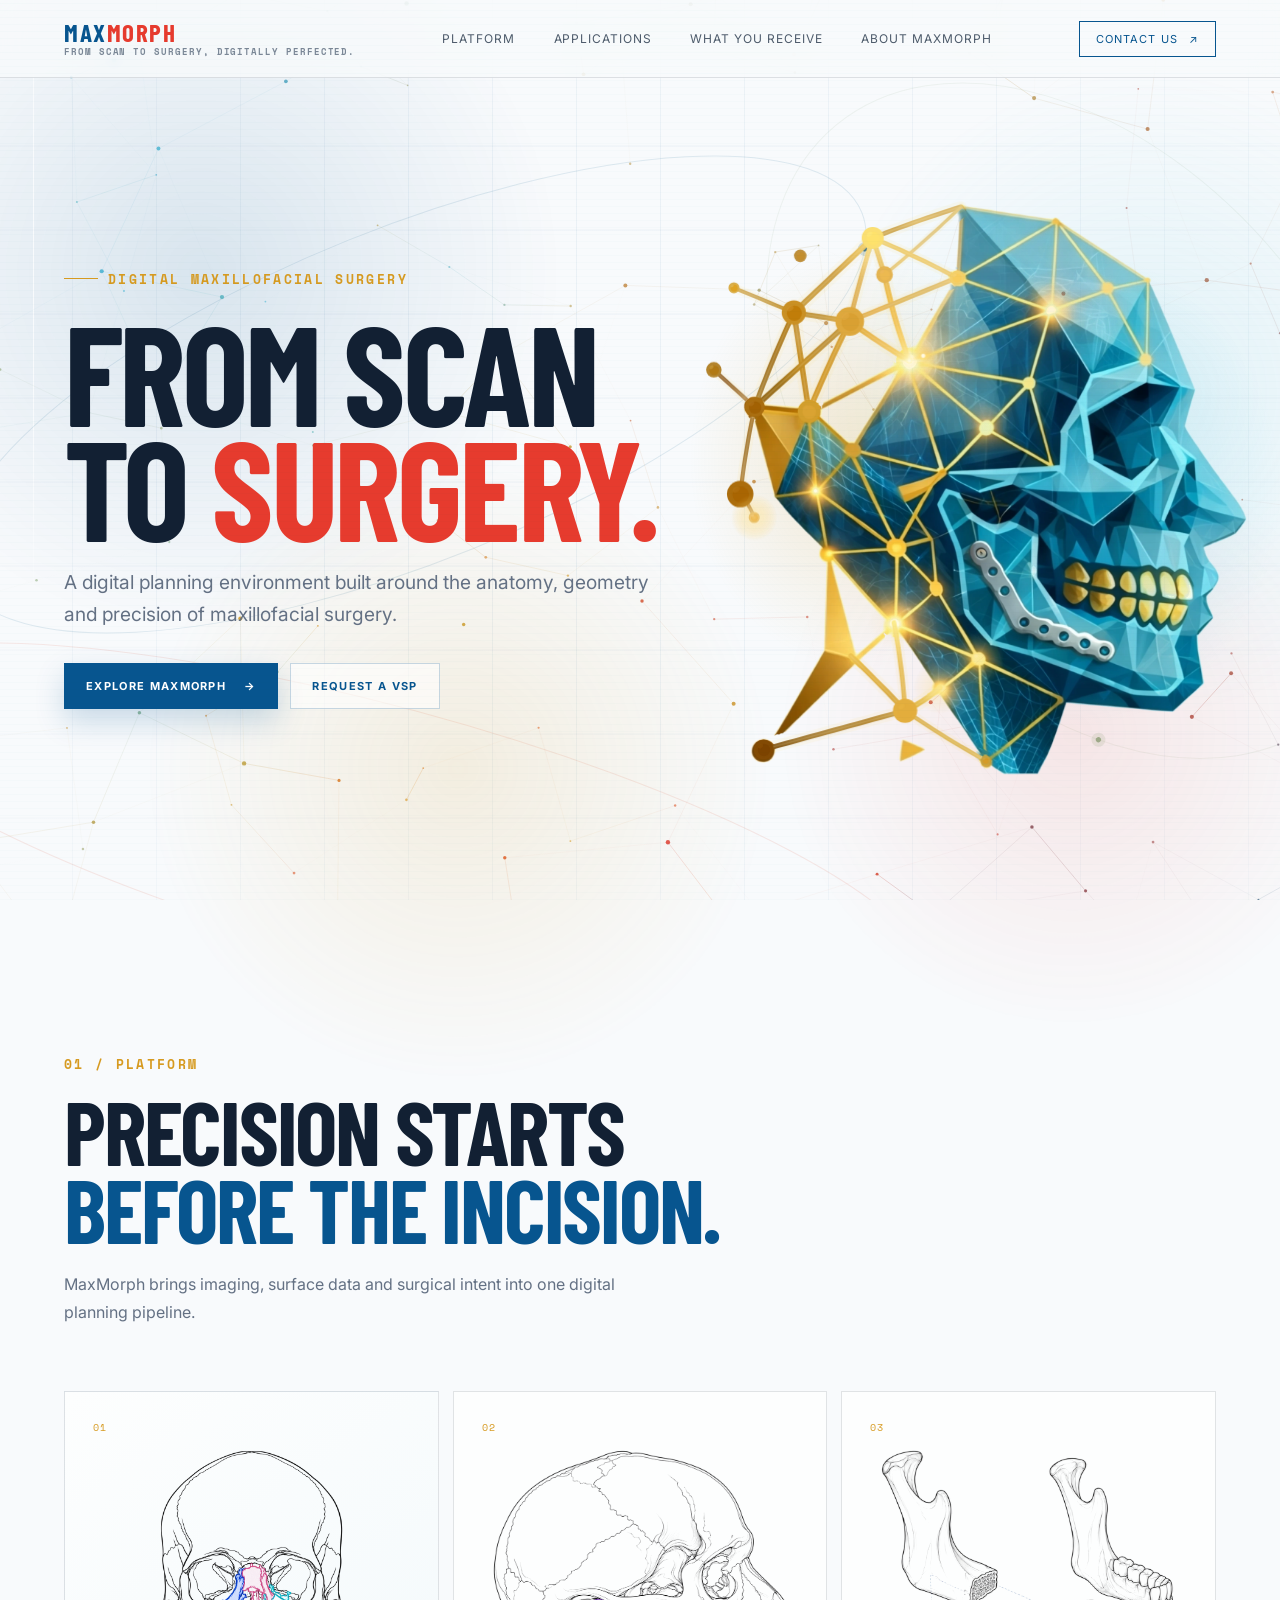
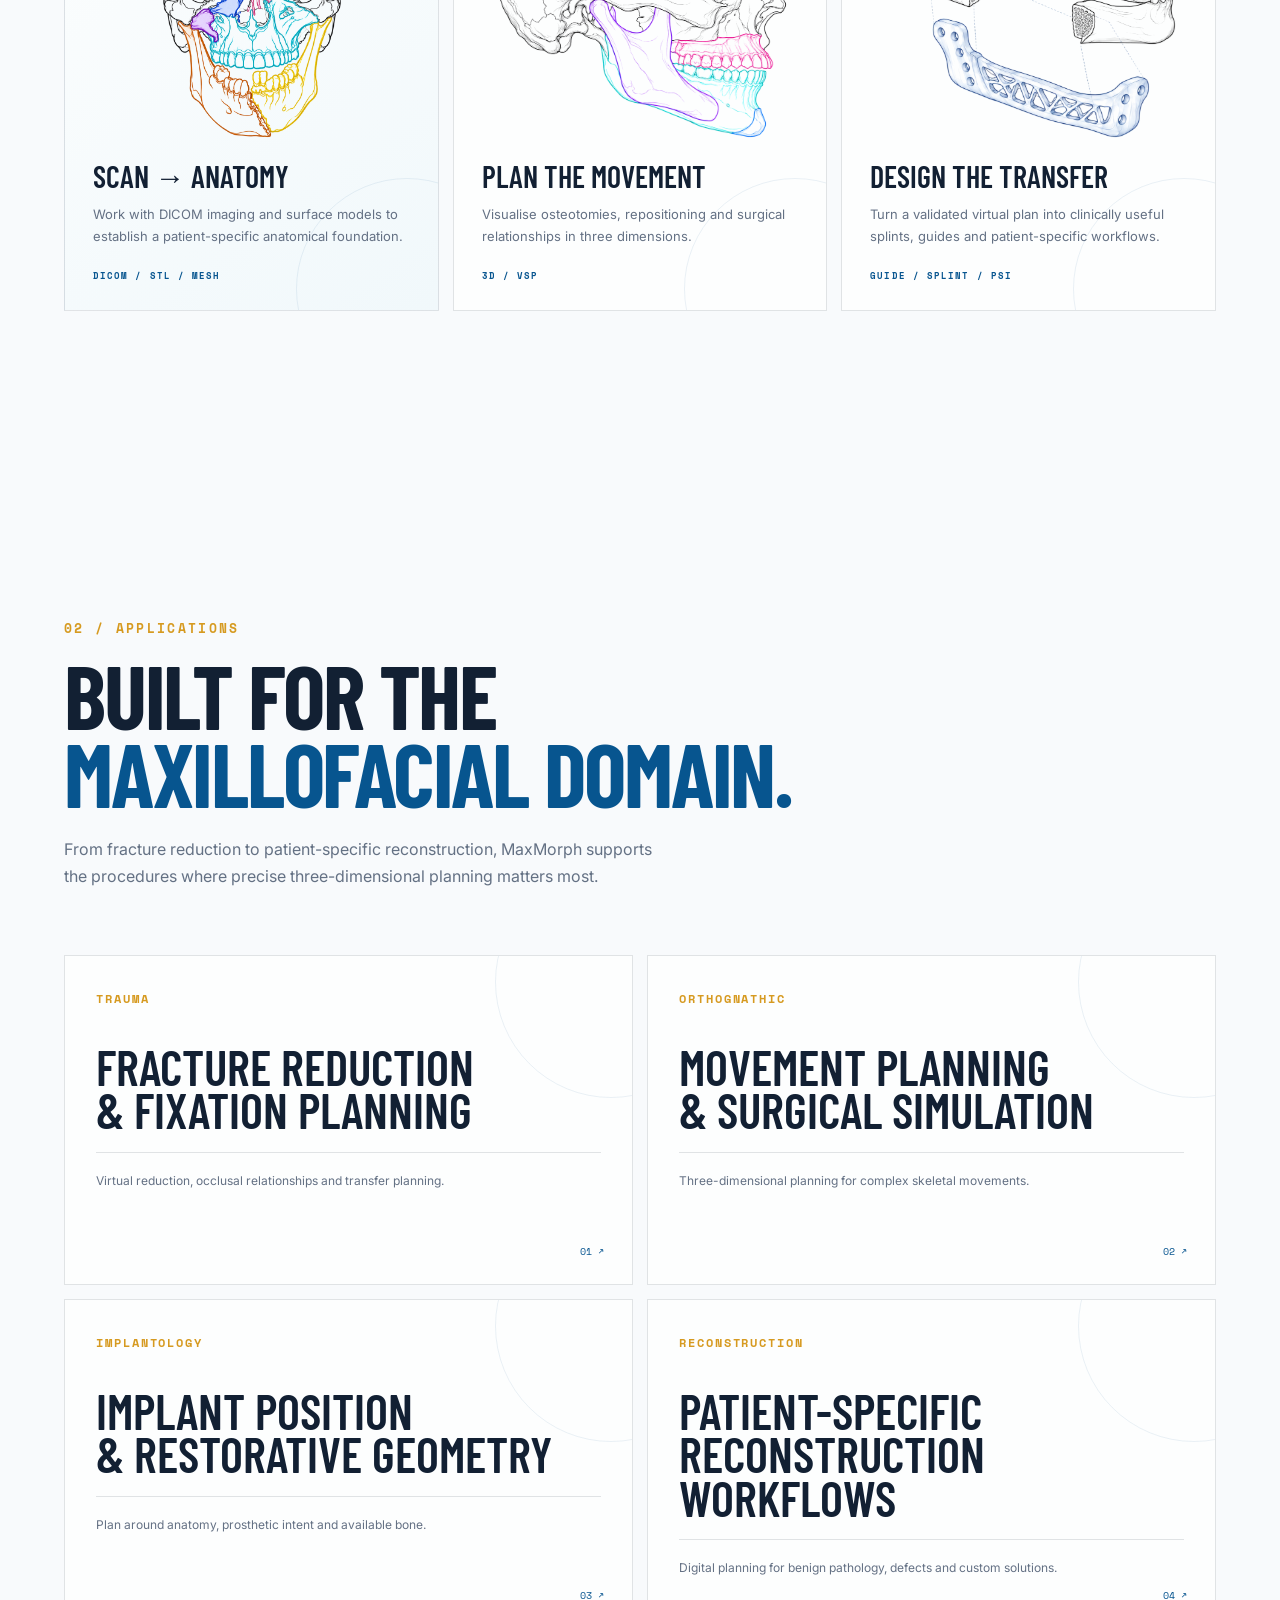
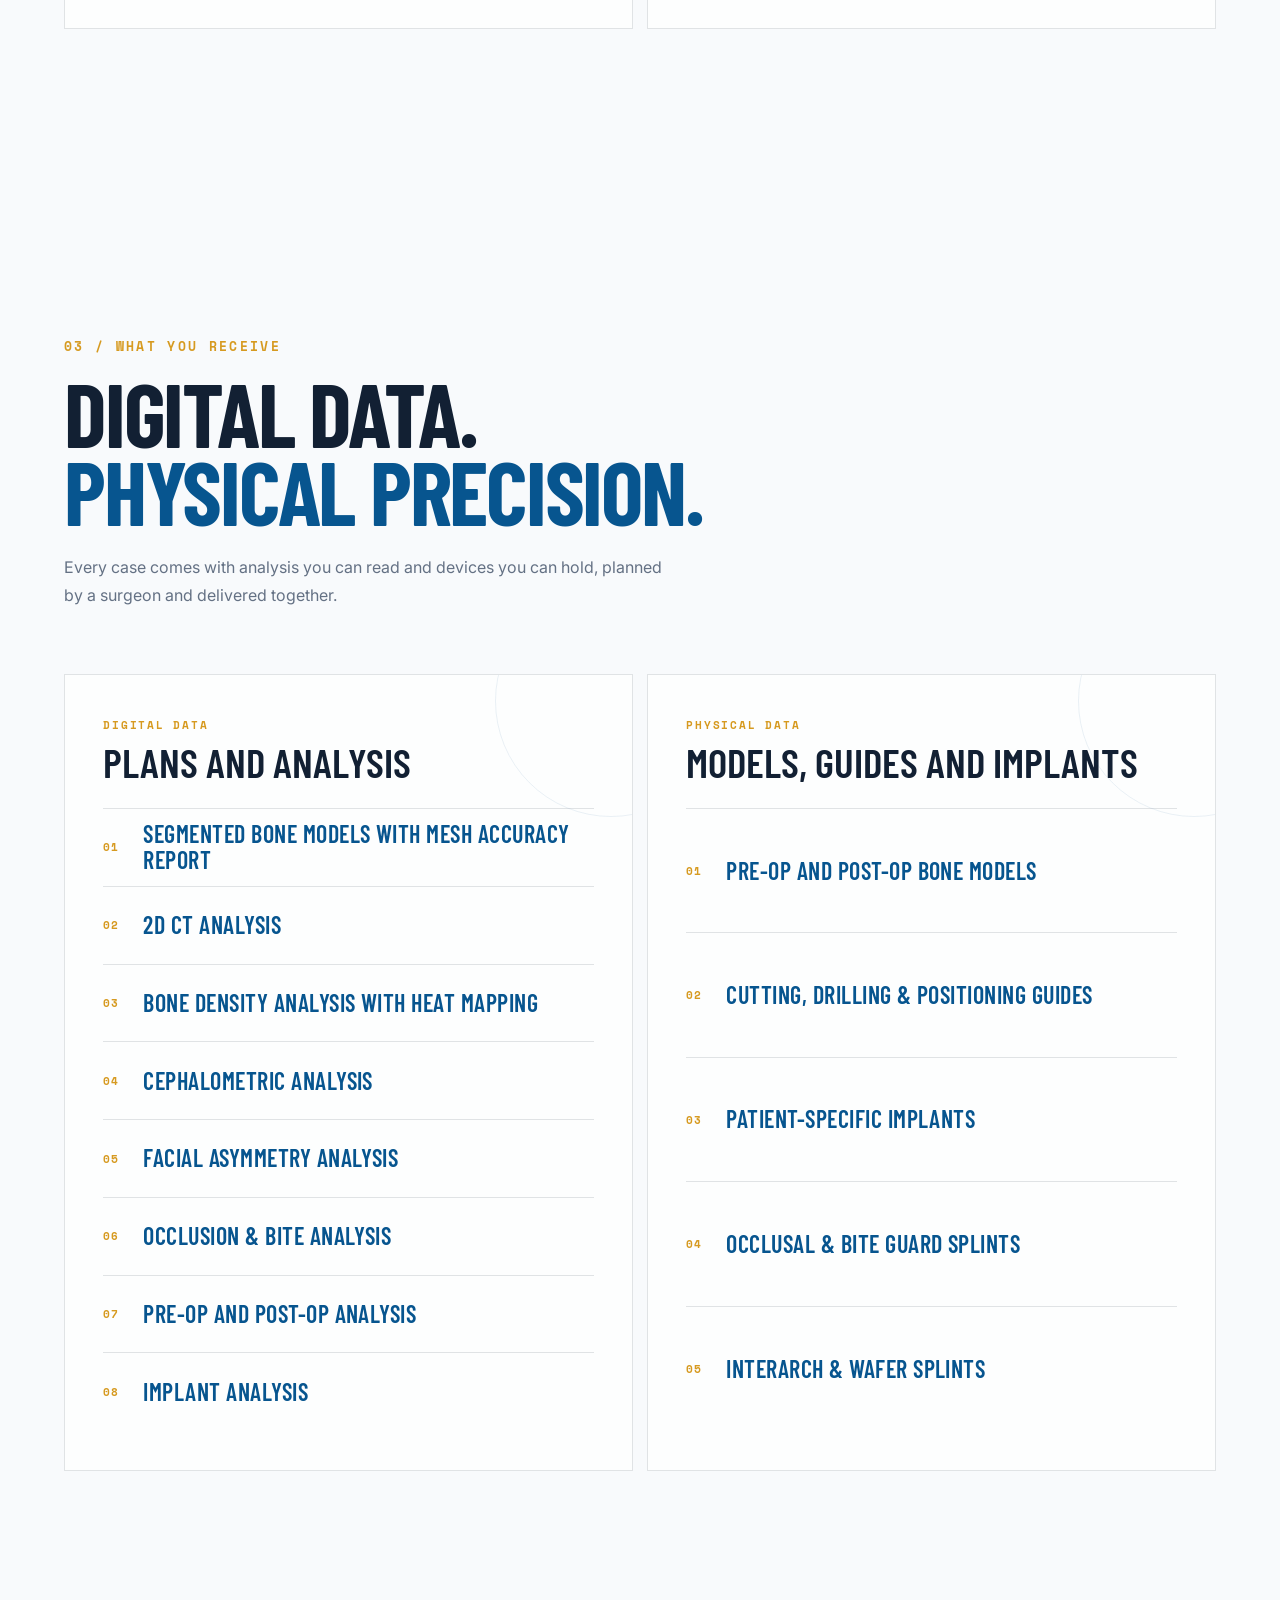
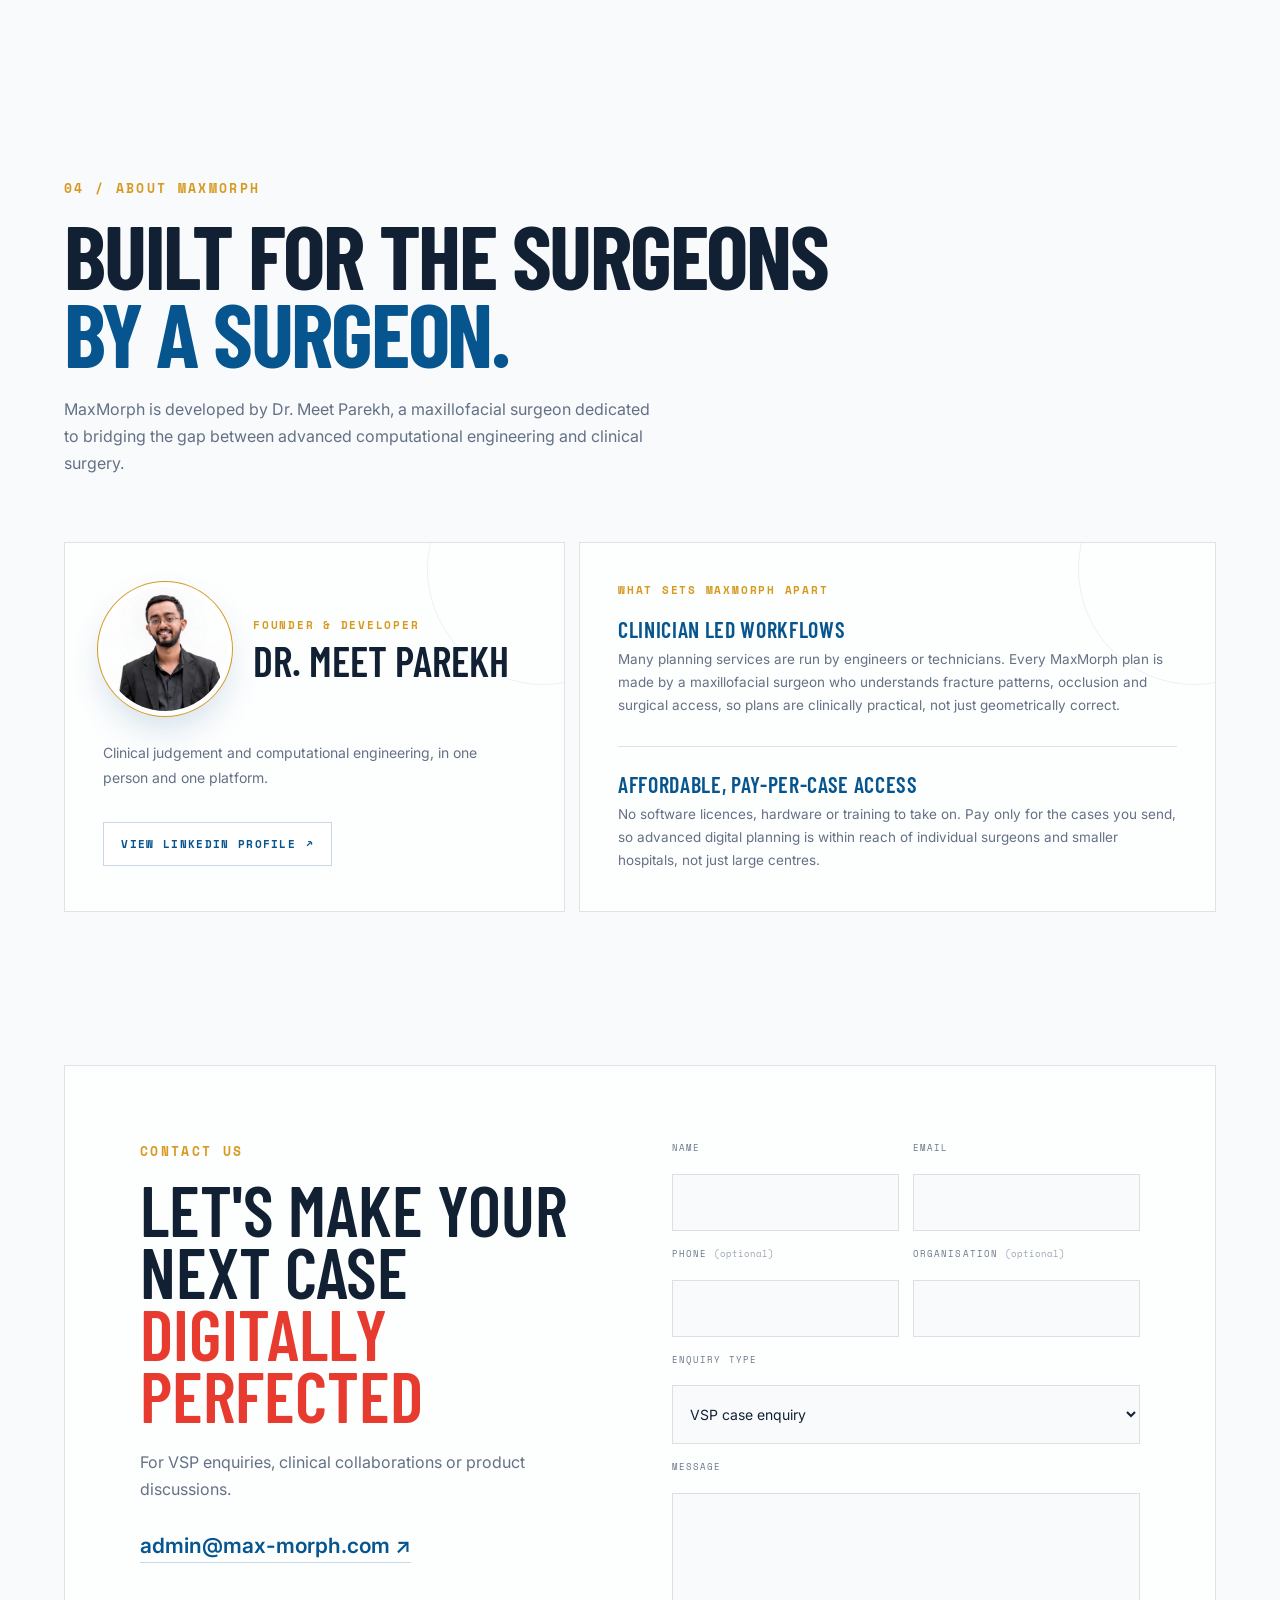
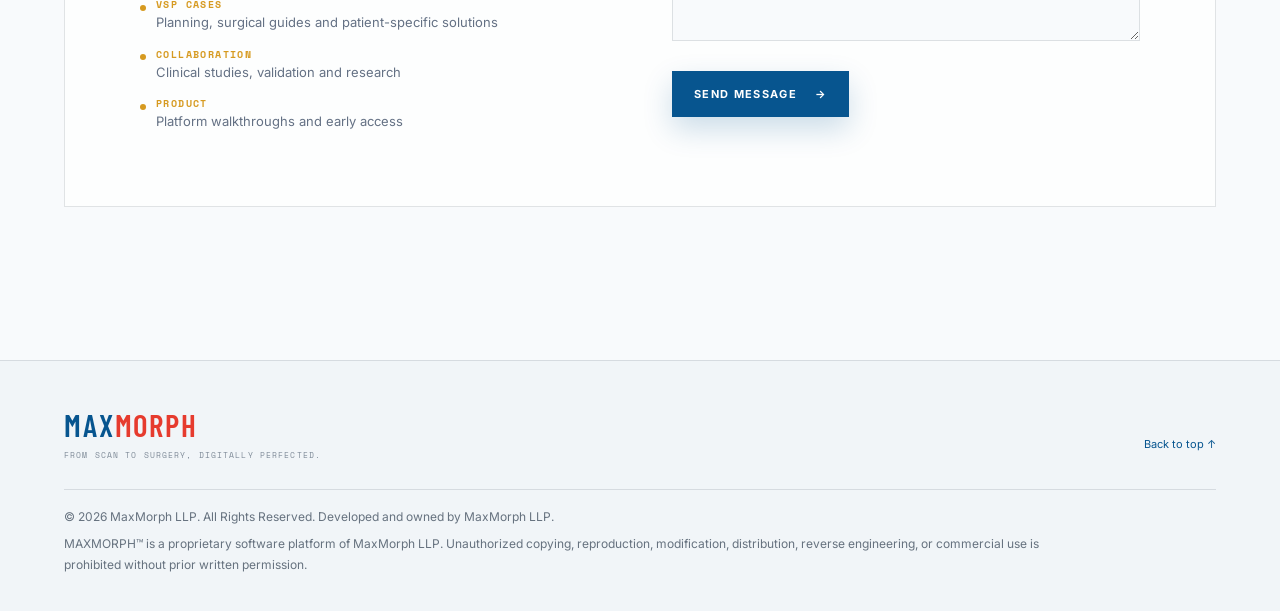
==== commit aa4c1c72: "Update footer copyright notice to MaxMorph LLP Co-Authored-By: Claude Sonnet 5.5 <noreply@anthropic." ====
--- a/index.html
+++ b/index.html
@@ -232,7 +232,7 @@
     <div class="footer-brand"><span class="brand-max">MAX</span><span class="brand-morph">MORPH</span><small>FROM SCAN TO SURGERY, DIGITALLY PERFECTED.</small></div>
     <div class="footer-links"><a href="#top">Back to top ↑</a></div>
     <div class="footer-bottom">
-      <p>© 2026 Dr. Meet Parekh. All Rights Reserved. Developed and owned by Dr. Meet Parekh.</p>
+      <p>© 2026 MaxMorph LLP. All Rights Reserved. Developed and owned by MaxMorph LLP.</p>
       <p>MAXMORPH™ is a proprietary software platform of MaxMorph LLP. Unauthorized copying, reproduction, modification, distribution, reverse engineering, or commercial use is prohibited without prior written permission.</p>
     </div>
   </footer>
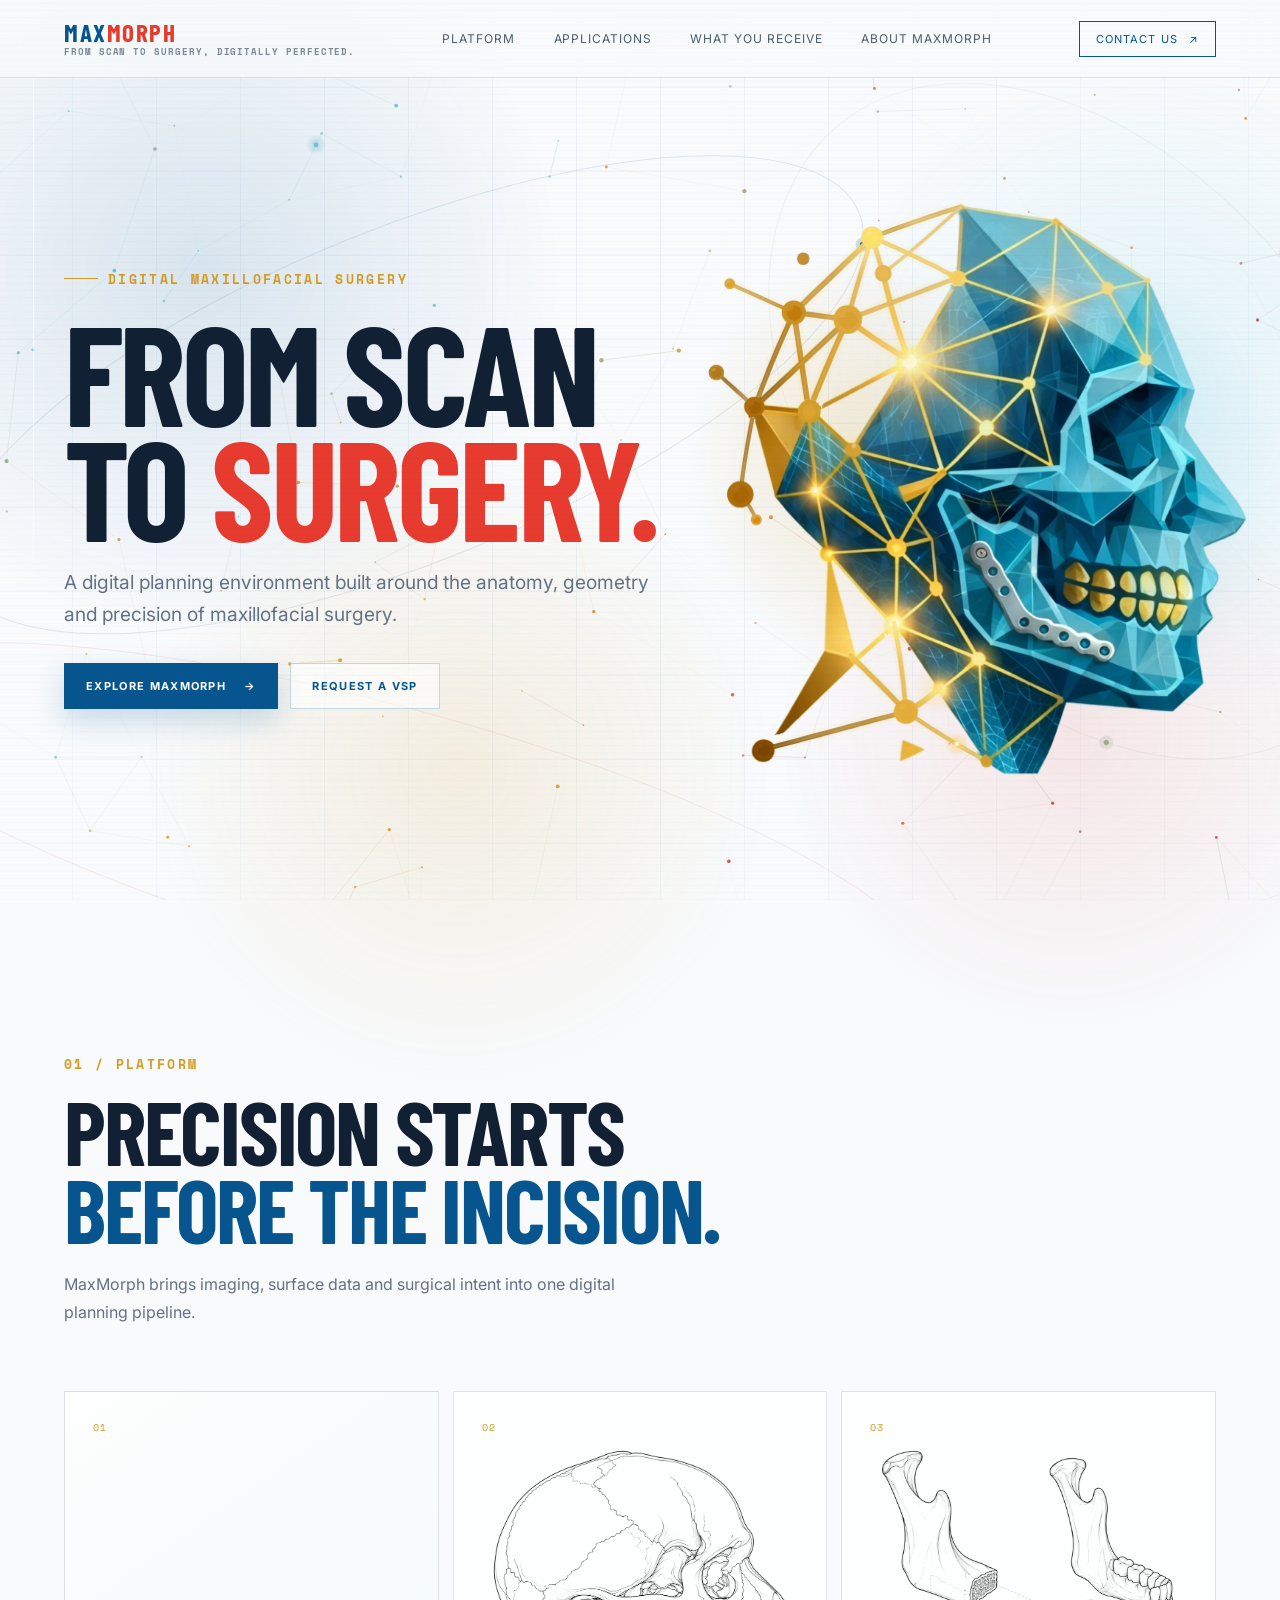
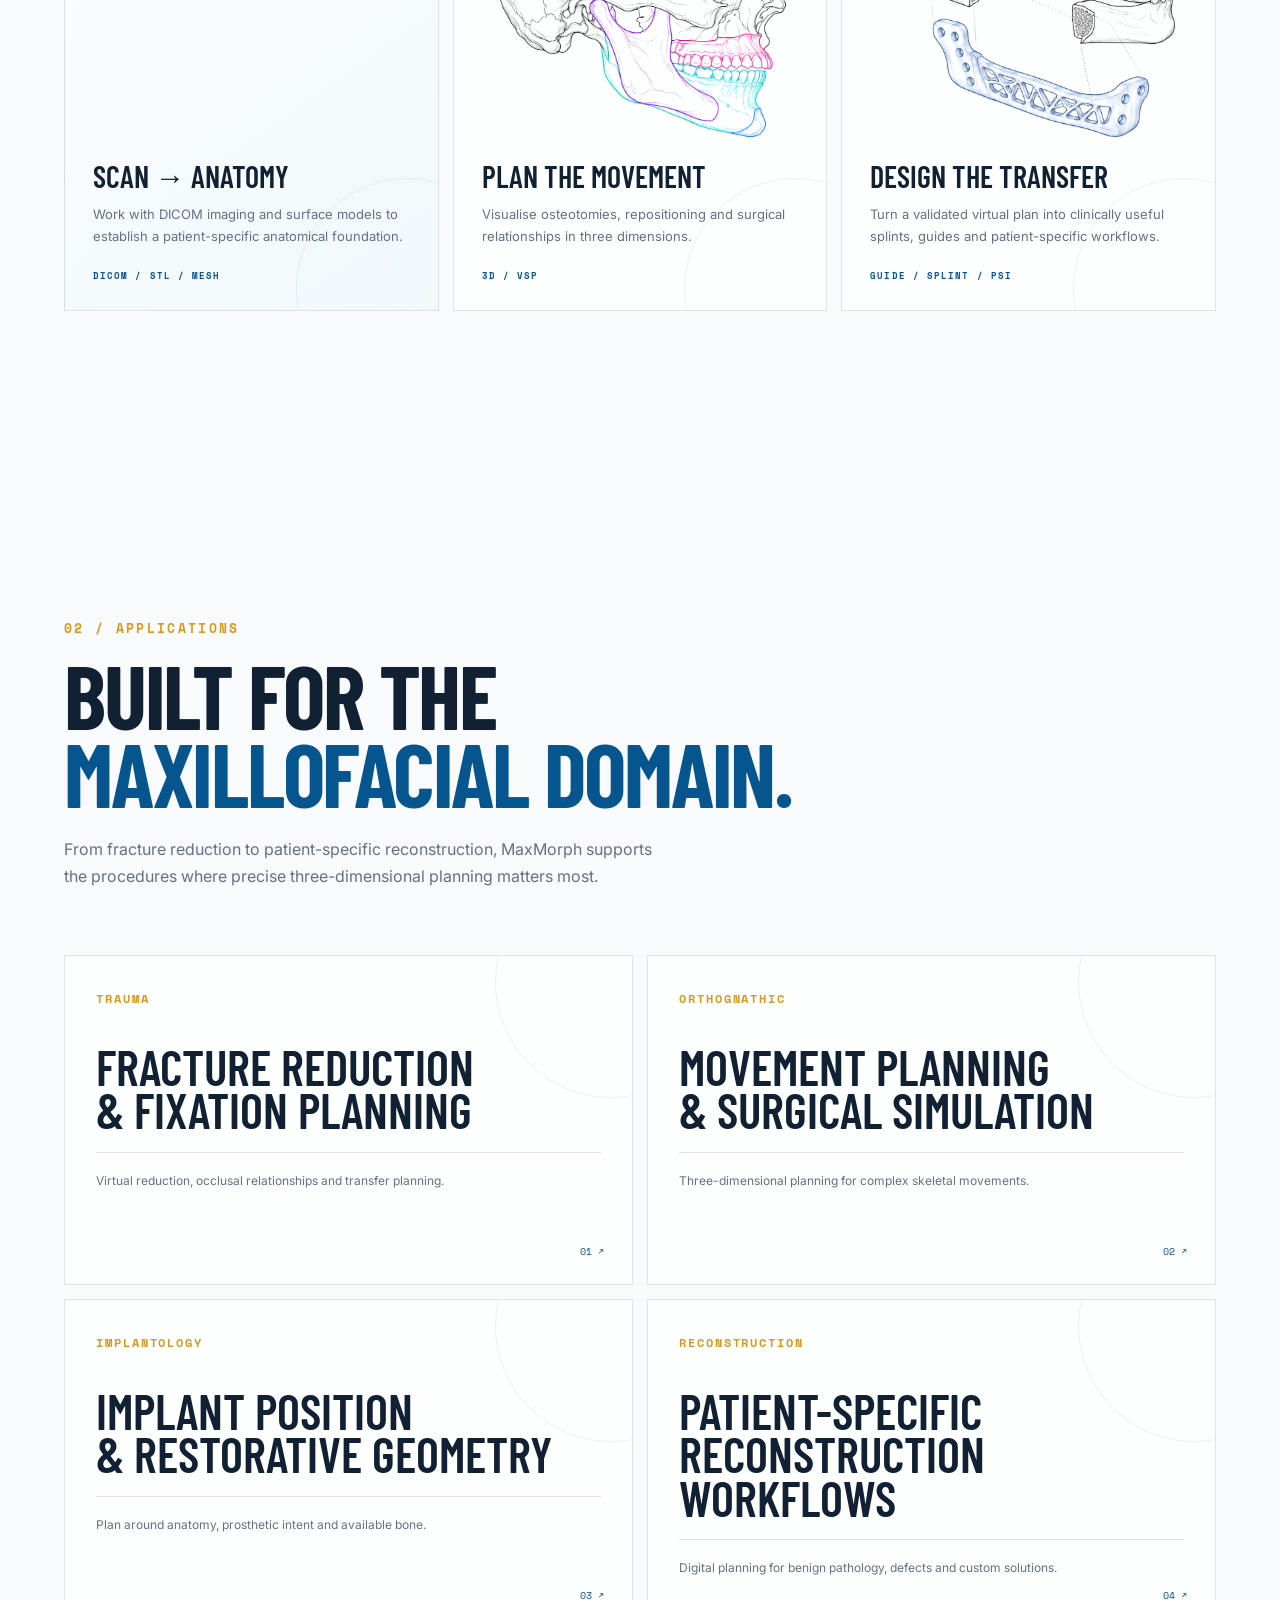
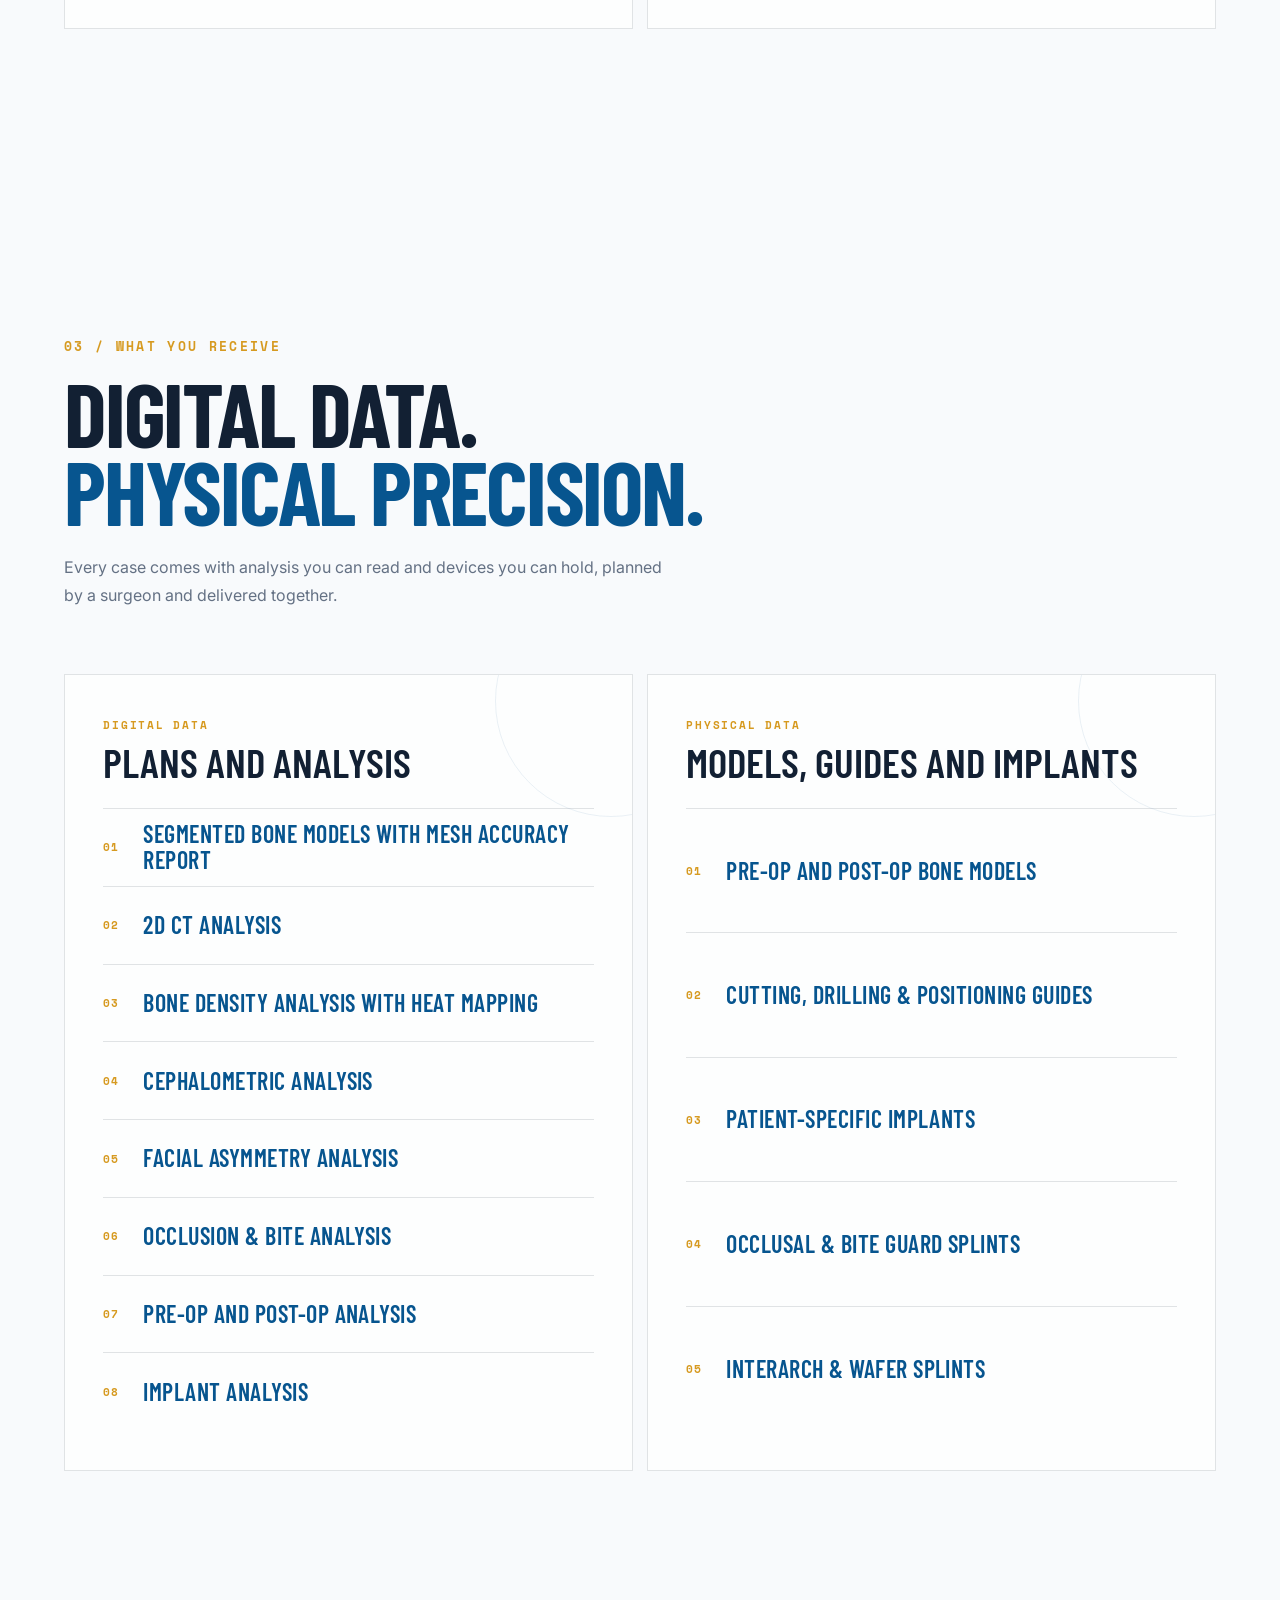
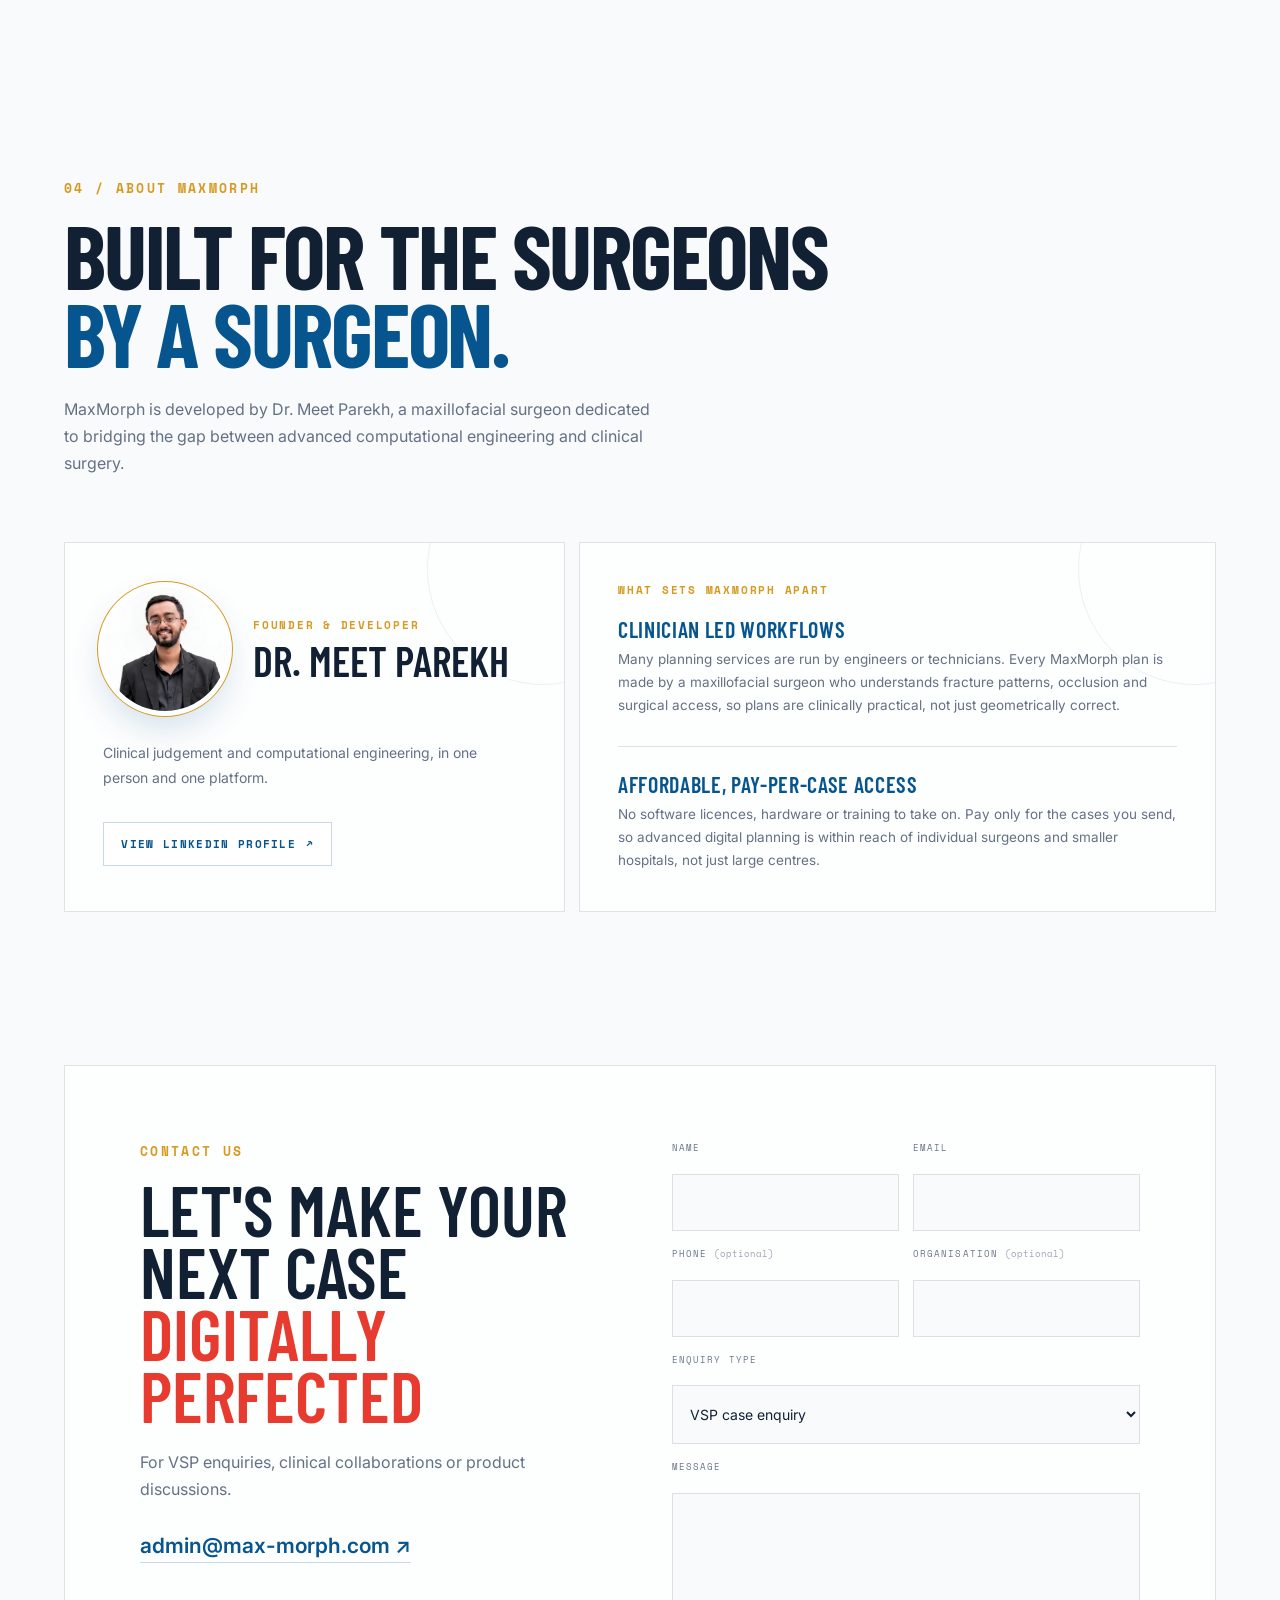
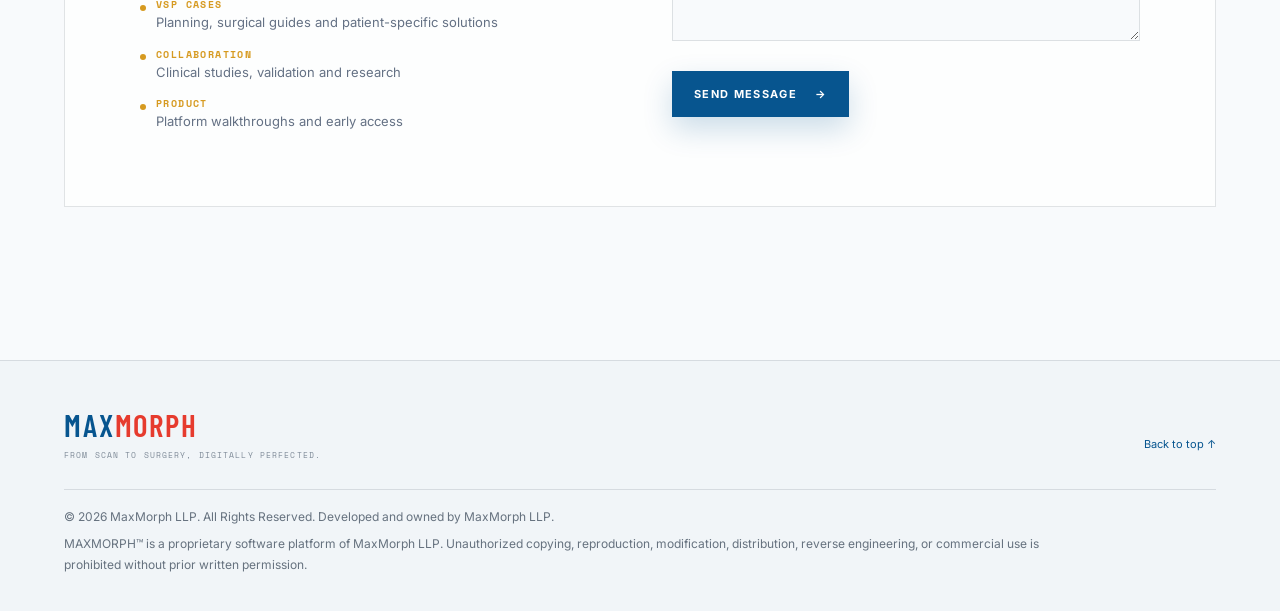
==== commit 0021d401: "SEO step 1: canonical, JSON-LD, robots.txt, sitemap.xml, mobile menu; unpublish backup/ - add rel=ca" ====
--- a/index.html
+++ b/index.html
@@ -5,16 +5,63 @@
   <meta name="viewport" content="width=device-width, initial-scale=1" />
   <title>MaxMorph — Digital Maxillofacial Surgery</title>
   <meta name="description" content="MaxMorph — digital workflows for virtual surgical planning, surgical guides and patient-specific solutions in maxillofacial surgery." />
+  <link rel="canonical" href="https://max-morph.com/" />
   <meta name="theme-color" content="#f8fafc" />
   <meta property="og:title" content="MaxMorph — From Scan to Surgery, Digitally Perfected" />
   <meta property="og:description" content="A digital planning platform for maxillofacial surgery." />
   <meta property="og:image" content="https://max-morph.com/assets/maxmorph-splash.png" />
+  <script type="application/ld+json">
+{
+  "@context": "https://schema.org",
+  "@graph": [
+    {
+      "@type": "Organization",
+      "@id": "https://max-morph.com/#organization",
+      "name": "MaxMorph",
+      "legalName": "MaxMorph LLP",
+      "url": "https://max-morph.com/",
+      "logo": "https://max-morph.com/logo-mark.png",
+      "description": "Digital workflows for virtual surgical planning, surgical guides and patient-specific solutions in maxillofacial surgery.",
+      "email": "admin@max-morph.com",
+      "founder": {
+        "@id": "https://max-morph.com/#founder"
+      },
+      "sameAs": [
+        "https://www.linkedin.com/in/meet-23-parekh"
+      ]
+    },
+    {
+      "@type": "Person",
+      "@id": "https://max-morph.com/#founder",
+      "name": "Dr. Meet Parekh",
+      "jobTitle": "Maxillofacial Surgeon; Founder and Developer, MaxMorph",
+      "image": "https://max-morph.com/assets/founder.webp",
+      "worksFor": {
+        "@id": "https://max-morph.com/#organization"
+      },
+      "sameAs": [
+        "https://www.linkedin.com/in/meet-23-parekh"
+      ]
+    },
+    {
+      "@type": "WebSite",
+      "@id": "https://max-morph.com/#website",
+      "name": "MaxMorph",
+      "url": "https://max-morph.com/",
+      "inLanguage": "en",
+      "publisher": {
+        "@id": "https://max-morph.com/#organization"
+      }
+    }
+  ]
+}
+  </script>
   <link rel="icon" type="image/png" href="favicon.png" />
   <link rel="preload" as="image" href="assets/logo-base.webp?v=afa51707" type="image/webp" media="(min-width: 901px)" />
   <link rel="preconnect" href="https://fonts.googleapis.com">
   <link rel="preconnect" href="https://fonts.gstatic.com" crossorigin>
   <link href="https://fonts.googleapis.com/css2?family=Barlow+Condensed:wght@500;600;700&family=Inter:wght@400;500;600;700&family=Space+Mono:wght@400;700&display=swap" rel="stylesheet">
-  <link rel="stylesheet" href="styles.css?v=3882ee55" />
+  <link rel="stylesheet" href="styles.css?v=c5f4d1e4" />
   <noscript><style>.reveal{opacity:1!important;transform:none!important}</style></noscript>
 </head>
 <body>
@@ -32,7 +79,7 @@
       <span class="brand-name"><span class="brand-max">MAX</span><span class="brand-morph">MORPH</span></span>
       <small class="brand-tag">From scan to surgery, digitally perfected.</small>
     </a>
-    <nav class="nav" aria-label="Primary navigation">
+    <nav class="nav" id="primary-nav" aria-label="Primary navigation">
       <a href="#platform">Platform</a>
       <a href="#applications">Applications</a>
       <a href="#deliverables">What You Receive</a>
@@ -237,7 +284,7 @@
     </div>
   </footer>
 
-  <script src="script.js?v=bdf42d15"></script>
+  <script src="script.js?v=b35a97f0"></script>
   <script src="why.js?v=e617469f"></script>
   <script src="logo.js?v=01f44158"></script>
 </body>
--- a/styles.css
+++ b/styles.css
@@ -242,3 +242,20 @@
 :root{--card-bg:rgba(255,255,255,.7)}
 .feature-card,.application-card,.why-card,.deliver-card,.contact-panel{background:var(--card-bg)}
 .feature-large{background:linear-gradient(145deg,rgba(255,255,255,.72),rgba(238,247,251,.72))}
+
+/* mobile menu: the toggle button is added by script.js, so without JS nothing dead is shown */
+.nav-toggle{display:none}
+@media(max-width:900px){
+  .nav-cta{margin-left:auto}
+  .nav-toggle{display:inline-flex;flex-direction:column;justify-content:center;gap:5px;width:42px;height:38px;padding:0 10px;margin-left:10px;border:1px solid var(--blue);background:transparent;cursor:pointer}
+  .nav-toggle span{display:block;height:2px;background:var(--blue);transition:transform .25s,opacity .25s}
+  .nav-open .nav-toggle span:nth-child(1){transform:translateY(7px) rotate(45deg)}
+  .nav-open .nav-toggle span:nth-child(2){opacity:0}
+  .nav-open .nav-toggle span:nth-child(3){transform:translateY(-7px) rotate(-45deg)}
+  .site-header.nav-open .nav{display:flex;flex-direction:column;gap:0;position:absolute;top:100%;left:0;right:0;padding:4px clamp(22px,5vw,72px) 12px;font-size:13px;background:rgba(248,250,252,.97);border-bottom:1px solid var(--line)}
+  .site-header.nav-open .nav a{padding:15px 0;border-top:1px solid var(--line)}
+  .site-header.nav-open .nav a:first-child{border-top:0}
+}
+@media(max-width:900px){.nav-cta{white-space:nowrap}}
+@media(max-width:520px){.nav-cta span{display:none}.nav-toggle{width:38px;margin-left:8px;padding:0 9px}}
+@media(prefers-reduced-motion:reduce){.nav-toggle span{transition:none}}
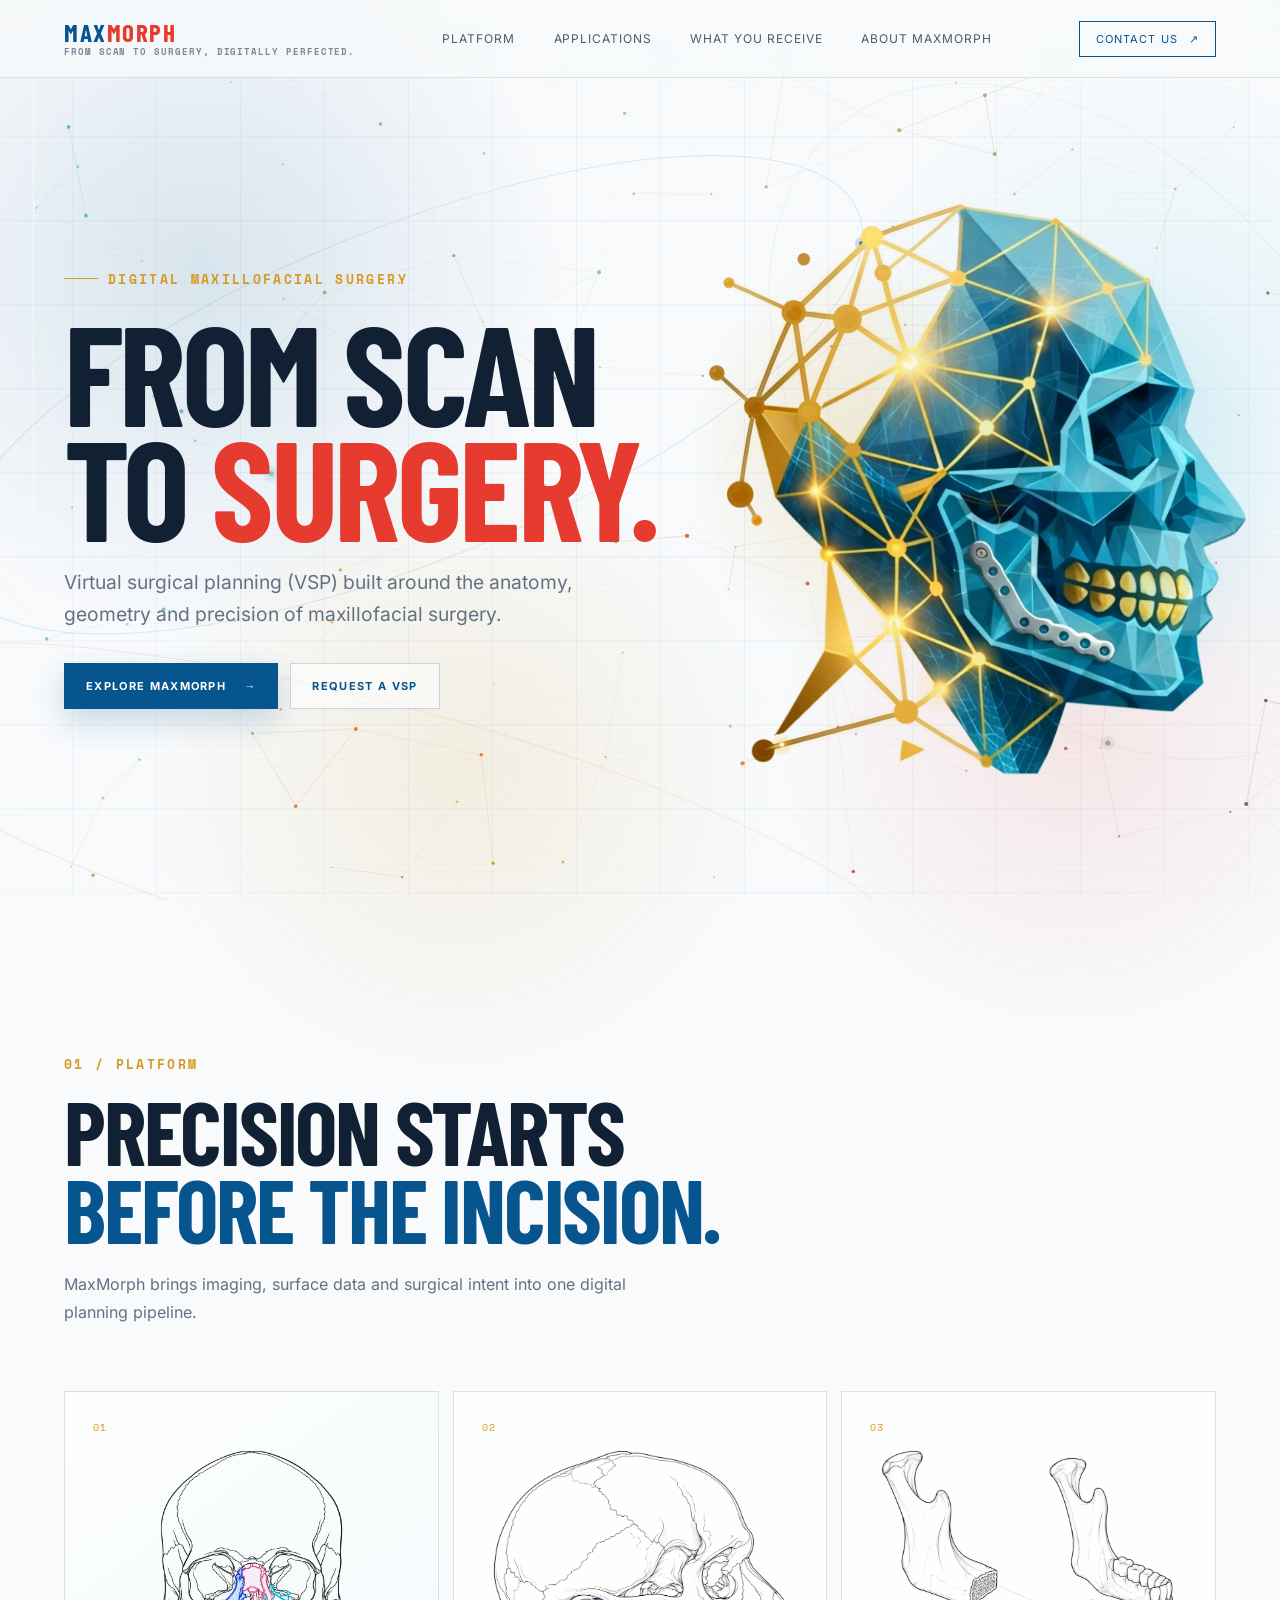
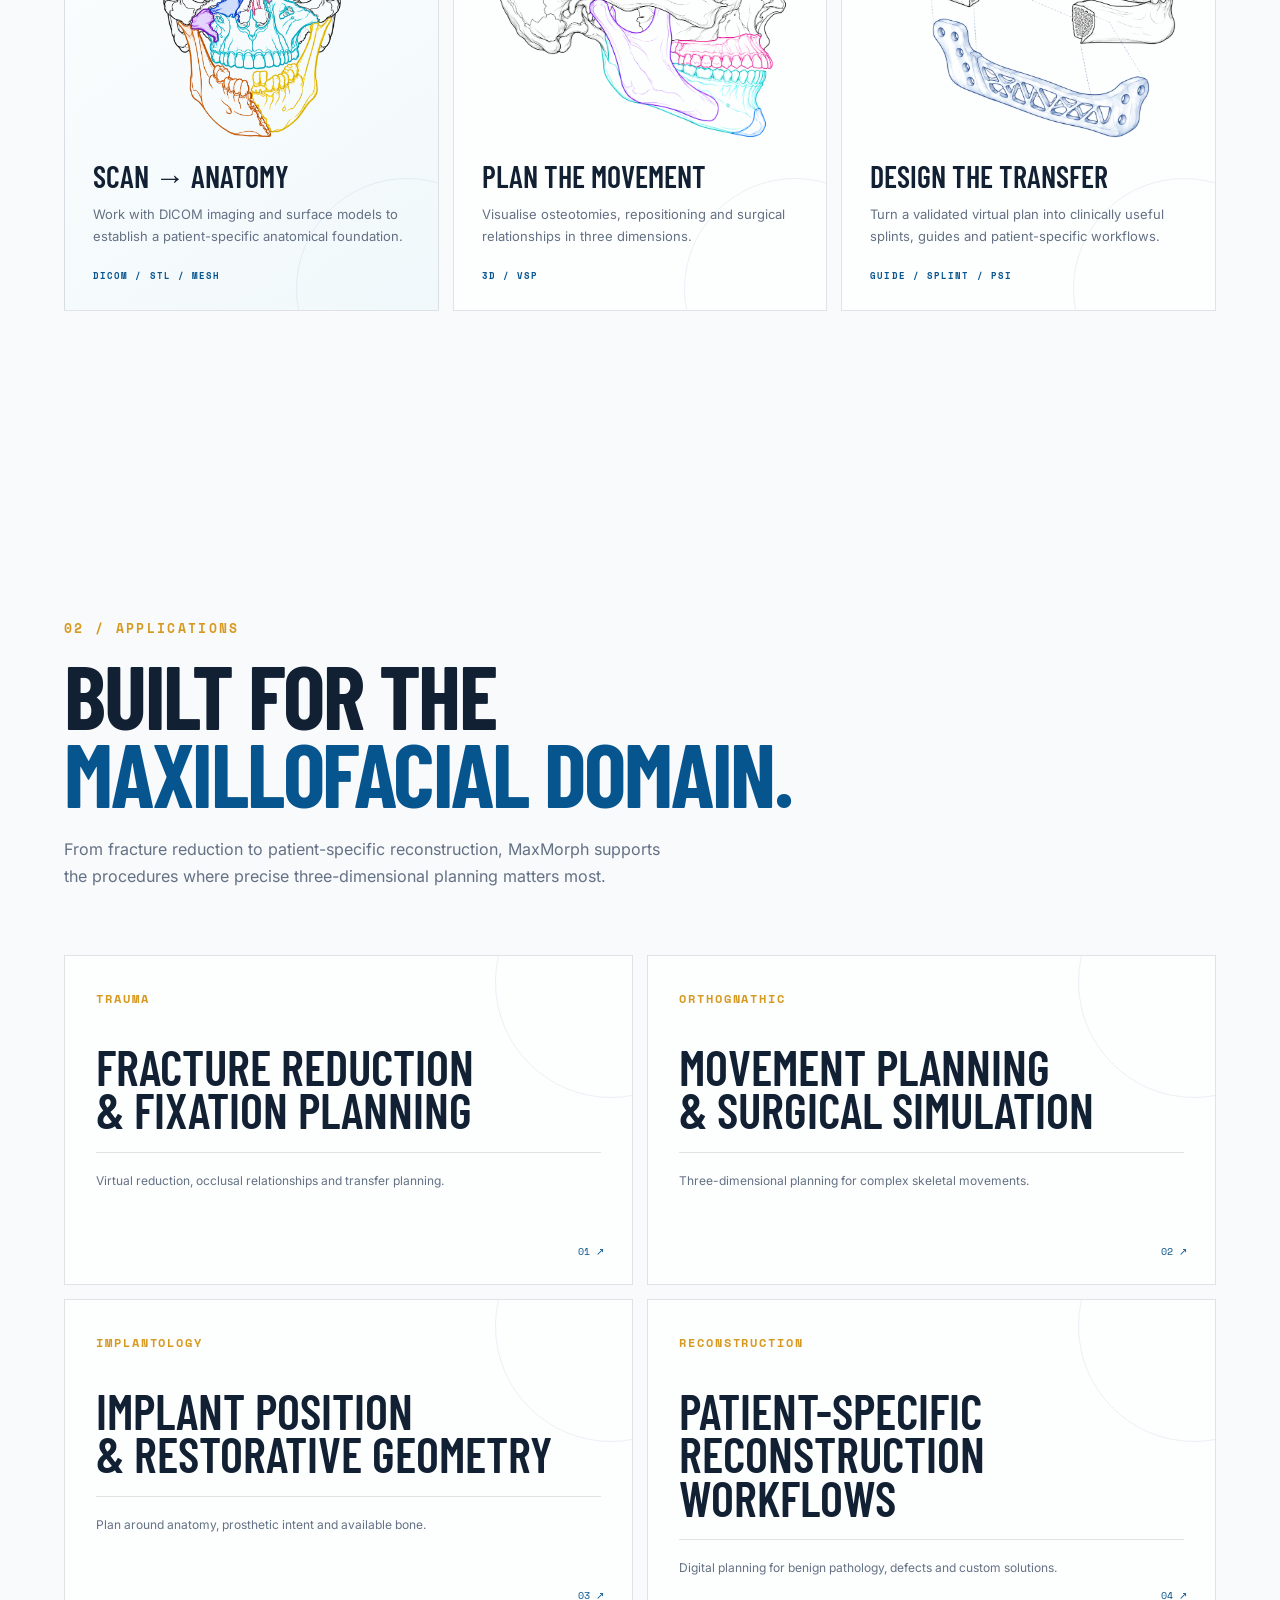
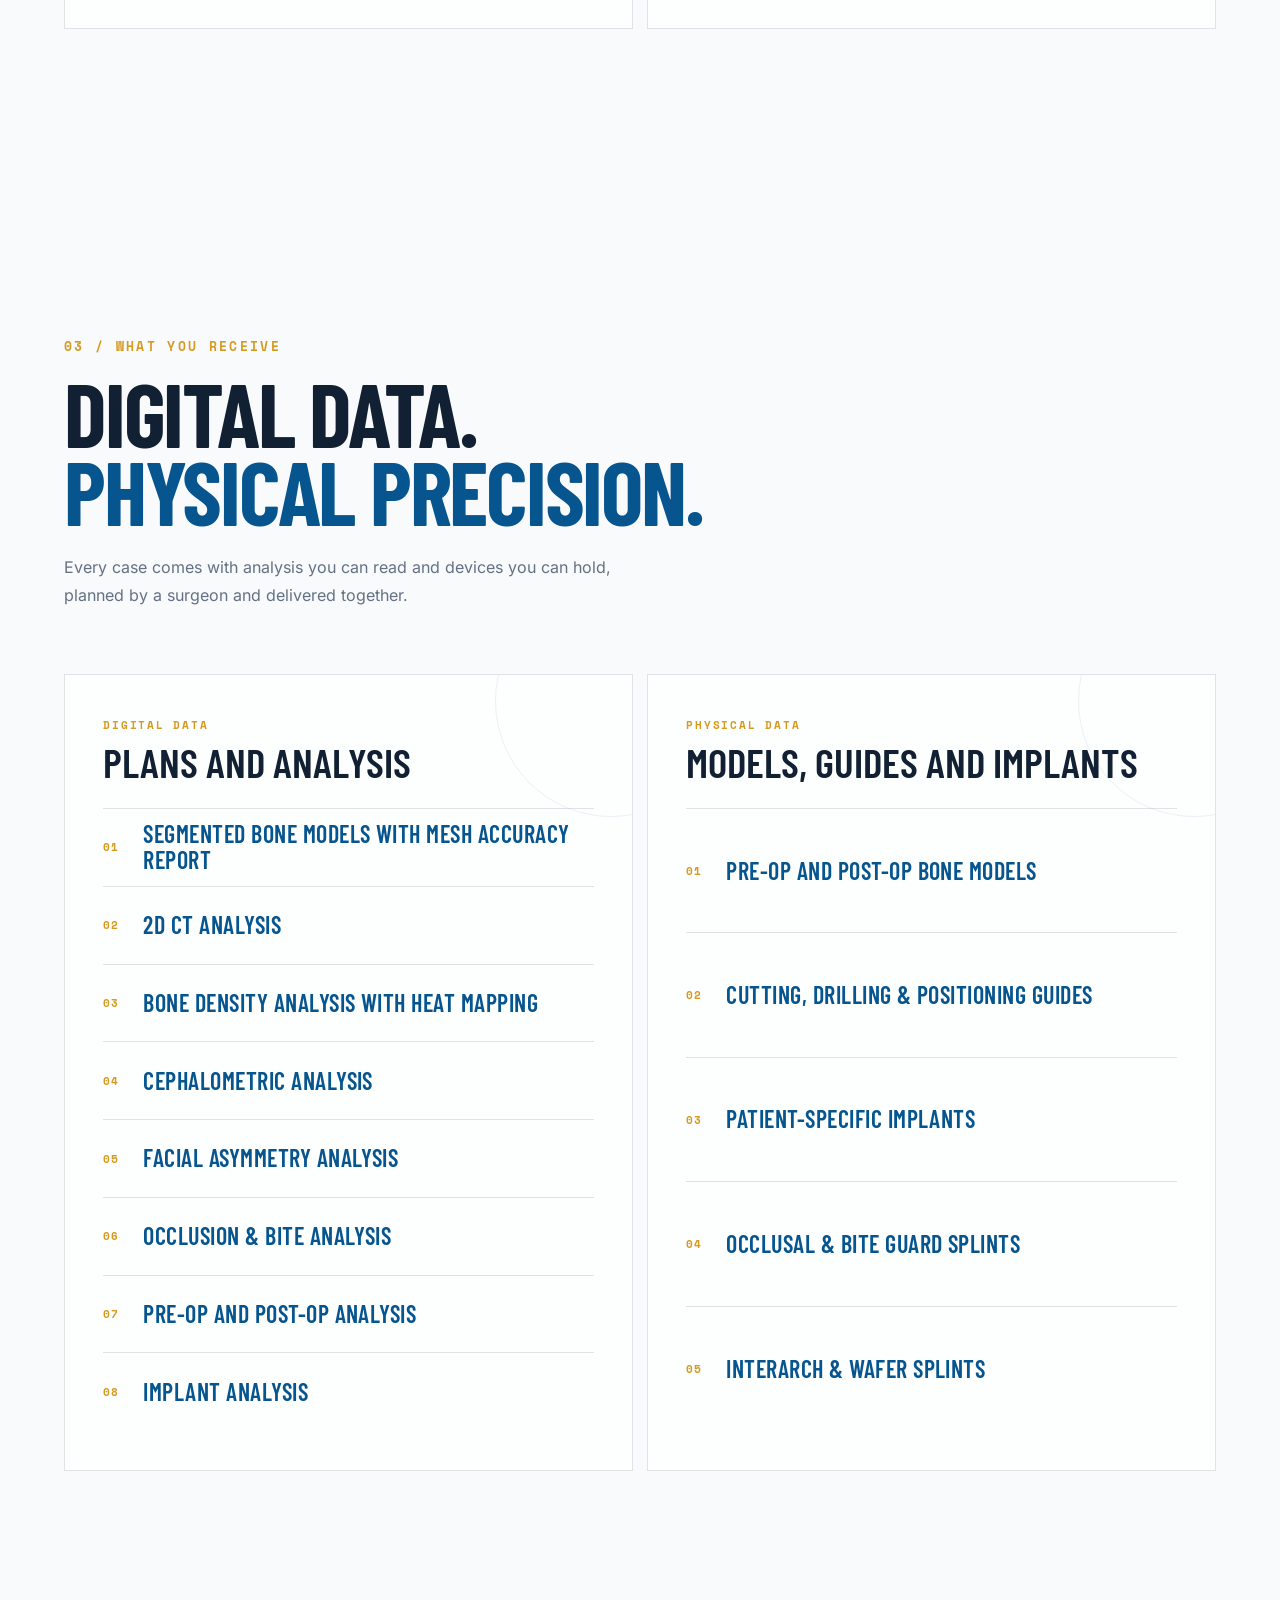
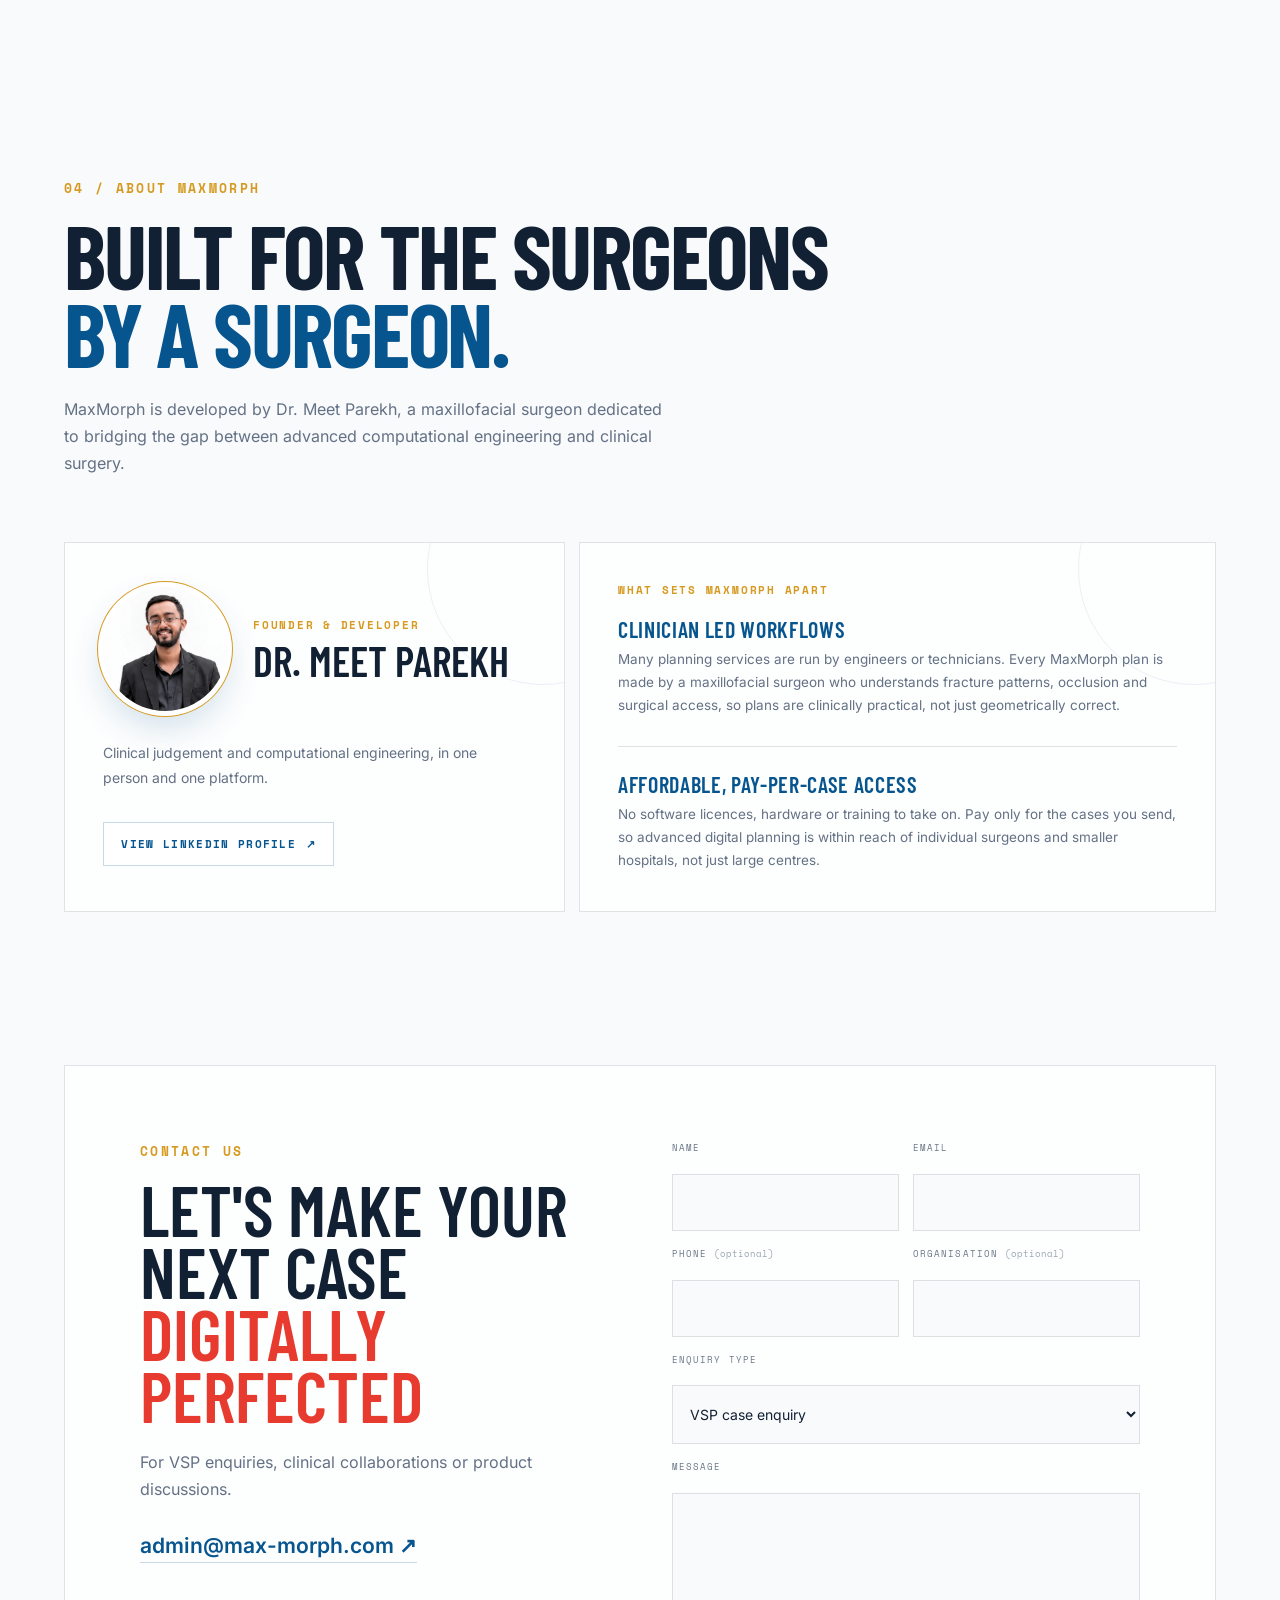
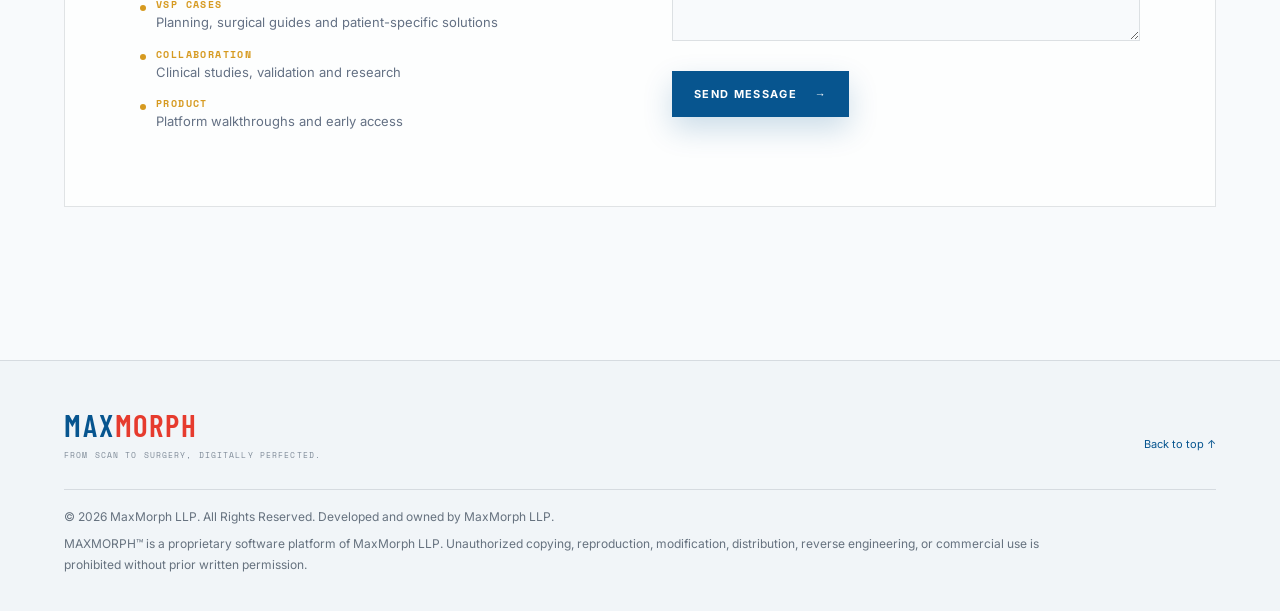
==== commit d226db98: "SEO step 2: title, social tags, OG image, icons, self-hosted fonts, VSP wording - title: Virtual Sur" ====
--- a/index.html
+++ b/index.html
@@ -3,13 +3,25 @@
 <head>
   <meta charset="utf-8" />
   <meta name="viewport" content="width=device-width, initial-scale=1" />
-  <title>MaxMorph — Digital Maxillofacial Surgery</title>
+  <title>Virtual Surgical Planning for Maxillofacial Surgery | MaxMorph</title>
   <meta name="description" content="MaxMorph — digital workflows for virtual surgical planning, surgical guides and patient-specific solutions in maxillofacial surgery." />
   <link rel="canonical" href="https://max-morph.com/" />
   <meta name="theme-color" content="#f8fafc" />
+  <meta property="og:type" content="website" />
+  <meta property="og:site_name" content="MaxMorph" />
+  <meta property="og:url" content="https://max-morph.com/" />
   <meta property="og:title" content="MaxMorph — From Scan to Surgery, Digitally Perfected" />
-  <meta property="og:description" content="A digital planning platform for maxillofacial surgery." />
-  <meta property="og:image" content="https://max-morph.com/assets/maxmorph-splash.png" />
+  <meta property="og:description" content="Virtual surgical planning, surgical guides and patient-specific solutions for maxillofacial surgery, planned by a maxillofacial surgeon." />
+  <meta property="og:image" content="https://max-morph.com/assets/og-image.jpg" />
+  <meta property="og:image:type" content="image/jpeg" />
+  <meta property="og:image:width" content="1200" />
+  <meta property="og:image:height" content="630" />
+  <meta property="og:image:alt" content="MaxMorph: From scan to surgery. A blue skull with a golden digital network, beside the words Virtual surgical planning for maxillofacial surgery." />
+  <meta name="twitter:card" content="summary_large_image" />
+  <meta name="twitter:title" content="MaxMorph — From Scan to Surgery, Digitally Perfected" />
+  <meta name="twitter:description" content="Virtual surgical planning, surgical guides and patient-specific solutions for maxillofacial surgery." />
+  <meta name="twitter:image" content="https://max-morph.com/assets/og-image.jpg" />
+  <meta name="twitter:image:alt" content="MaxMorph: From scan to surgery. A blue skull with a golden digital network." />
   <script type="application/ld+json">
 {
   "@context": "https://schema.org",
@@ -56,13 +68,15 @@
   ]
 }
   </script>
+  <link rel="icon" href="favicon.ico" sizes="48x48" />
   <link rel="icon" type="image/png" href="favicon.png" />
+  <link rel="apple-touch-icon" href="apple-touch-icon.png" />
+  <link rel="manifest" href="manifest.webmanifest" />
   <link rel="preload" as="image" href="assets/logo-base.webp?v=afa51707" type="image/webp" media="(min-width: 901px)" />
-  <link rel="preconnect" href="https://fonts.googleapis.com">
-  <link rel="preconnect" href="https://fonts.gstatic.com" crossorigin>
-  <link href="https://fonts.googleapis.com/css2?family=Barlow+Condensed:wght@500;600;700&family=Inter:wght@400;500;600;700&family=Space+Mono:wght@400;700&display=swap" rel="stylesheet">
-  <link rel="stylesheet" href="styles.css?v=c5f4d1e4" />
-  <noscript><style>.reveal{opacity:1!important;transform:none!important}</style></noscript>
+  <link rel="preload" as="font" type="font/woff2" href="assets/fonts/barlow-condensed-latin-700-normal.woff2" crossorigin>
+  <link rel="preload" as="font" type="font/woff2" href="assets/fonts/inter-latin-400-normal.woff2" crossorigin>
+  <link rel="stylesheet" href="styles.css?v=31a21c65" />
+  <noscript><style>.reveal{opacity:1!important;transform:none!important}.nav-toggle{display:none!important}</style></noscript>
 </head>
 <body>
   <div id="top"></div>
@@ -86,6 +100,7 @@
       <a href="#about">About MaxMorph</a>
     </nav>
     <a class="nav-cta" href="#contact">Contact us <span>↗</span></a>
+    <button type="button" class="nav-toggle" aria-label="Menu" aria-expanded="false" aria-controls="primary-nav"><span></span><span></span><span></span></button>
   </header>
 
   <main>
@@ -93,7 +108,7 @@
       <div class="hero-copy reveal">
         <div class="eyebrow"><span></span> DIGITAL MAXILLOFACIAL SURGERY</div>
         <h1>From scan<br>to <em>surgery.</em></h1>
-        <p class="hero-lede">A digital planning environment built around the anatomy, geometry and precision of maxillofacial surgery.</p>
+        <p class="hero-lede">Virtual surgical planning (VSP) built around the anatomy, geometry and precision of maxillofacial surgery.</p>
         <div class="hero-actions">
           <a class="button button-primary" href="#platform">Explore MaxMorph <span>→</span></a>
           <a class="button button-ghost" href="#contact">Request a VSP</a>
@@ -284,7 +299,7 @@
     </div>
   </footer>
 
-  <script src="script.js?v=b35a97f0"></script>
+  <script src="script.js?v=fbf7c6f2"></script>
   <script src="why.js?v=e617469f"></script>
   <script src="logo.js?v=01f44158"></script>
 </body>
--- a/styles.css
+++ b/styles.css
@@ -1,3 +1,13 @@
+/* self-hosted fonts (SIL OFL 1.1; licences in assets/fonts/) */
+@font-face{font-family:'Inter';font-style:normal;font-weight:400;font-display:swap;src:url(assets/fonts/inter-latin-400-normal.woff2) format('woff2')}
+@font-face{font-family:'Inter';font-style:normal;font-weight:500;font-display:swap;src:url(assets/fonts/inter-latin-500-normal.woff2) format('woff2')}
+@font-face{font-family:'Inter';font-style:normal;font-weight:600;font-display:swap;src:url(assets/fonts/inter-latin-600-normal.woff2) format('woff2')}
+@font-face{font-family:'Inter';font-style:normal;font-weight:700;font-display:swap;src:url(assets/fonts/inter-latin-700-normal.woff2) format('woff2')}
+@font-face{font-family:'Barlow Condensed';font-style:normal;font-weight:500;font-display:swap;src:url(assets/fonts/barlow-condensed-latin-500-normal.woff2) format('woff2')}
+@font-face{font-family:'Barlow Condensed';font-style:normal;font-weight:600;font-display:swap;src:url(assets/fonts/barlow-condensed-latin-600-normal.woff2) format('woff2')}
+@font-face{font-family:'Barlow Condensed';font-style:normal;font-weight:700;font-display:swap;src:url(assets/fonts/barlow-condensed-latin-700-normal.woff2) format('woff2')}
+@font-face{font-family:'Space Mono';font-style:normal;font-weight:400;font-display:swap;src:url(assets/fonts/space-mono-latin-400-normal.woff2) format('woff2')}
+@font-face{font-family:'Space Mono';font-style:normal;font-weight:700;font-display:swap;src:url(assets/fonts/space-mono-latin-700-normal.woff2) format('woff2')}
 :root{
   --bg:#f8fafc;
   --paper:#ffffff;
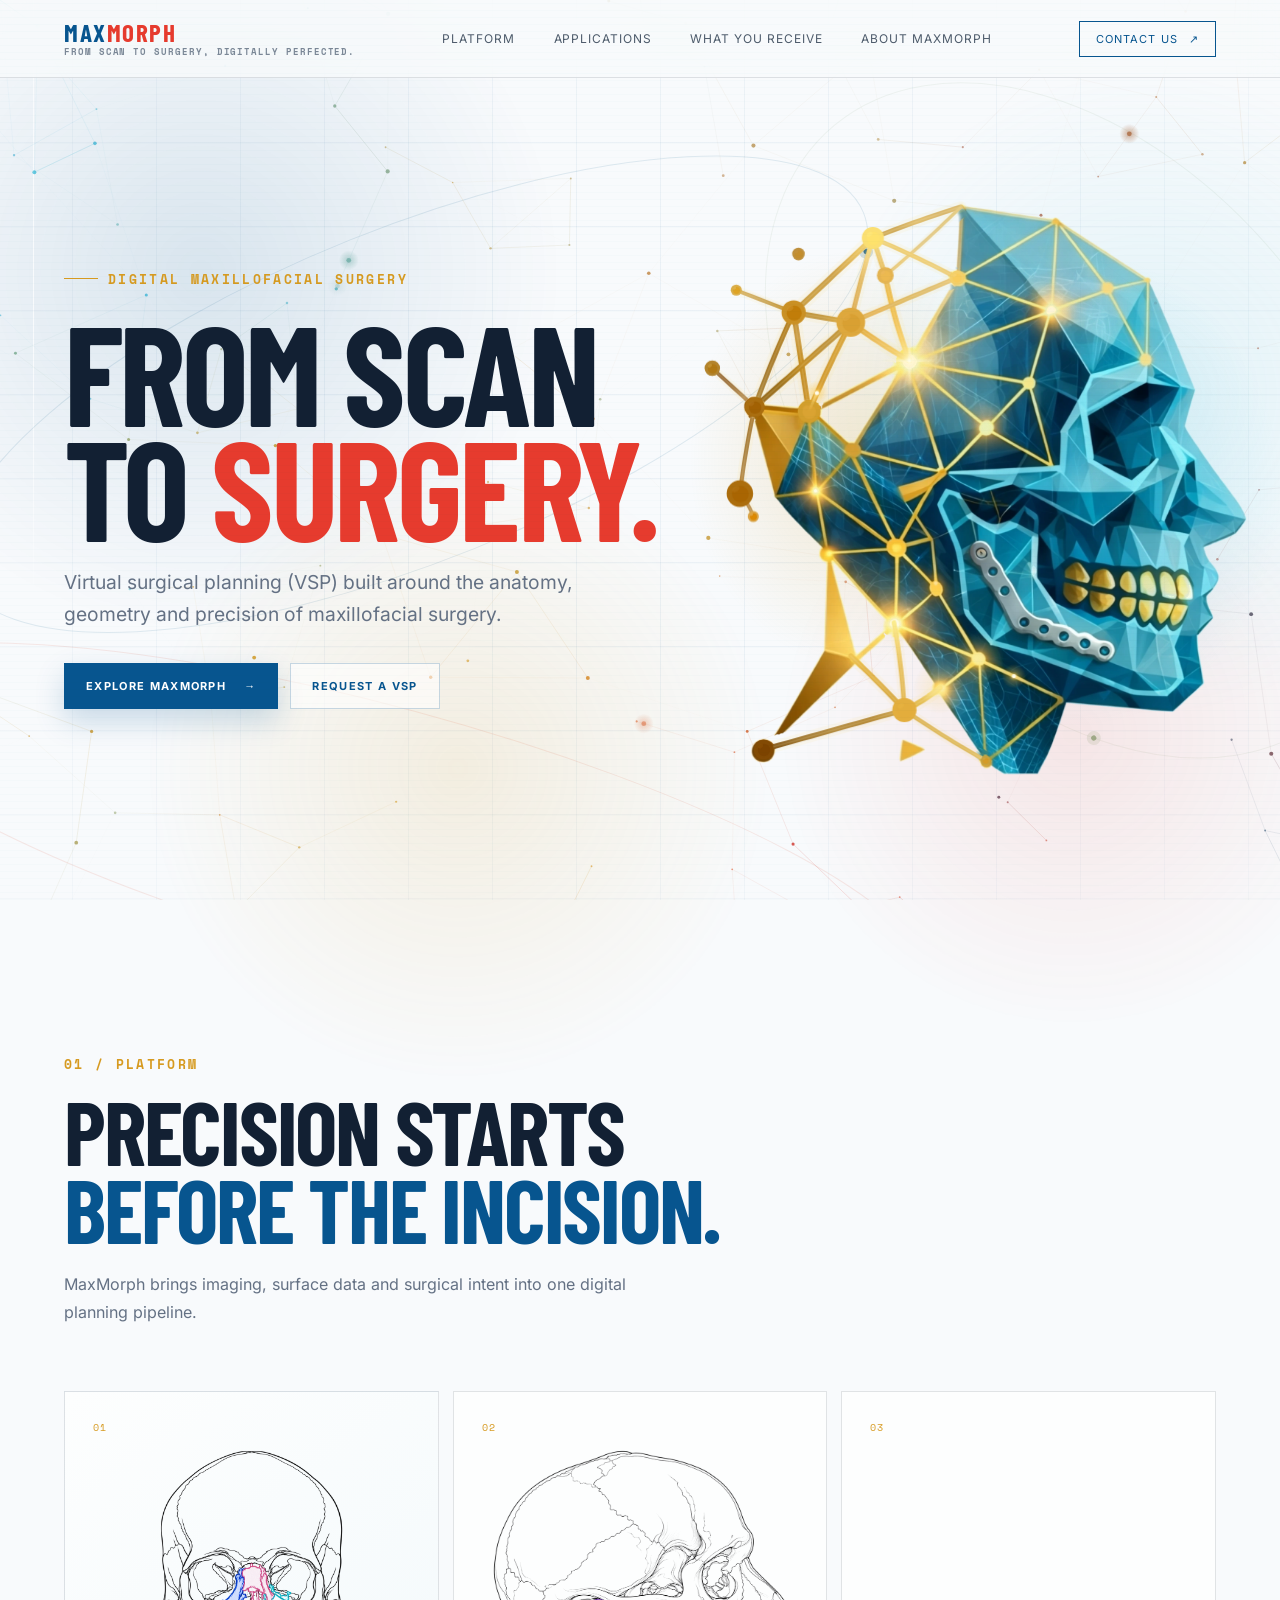
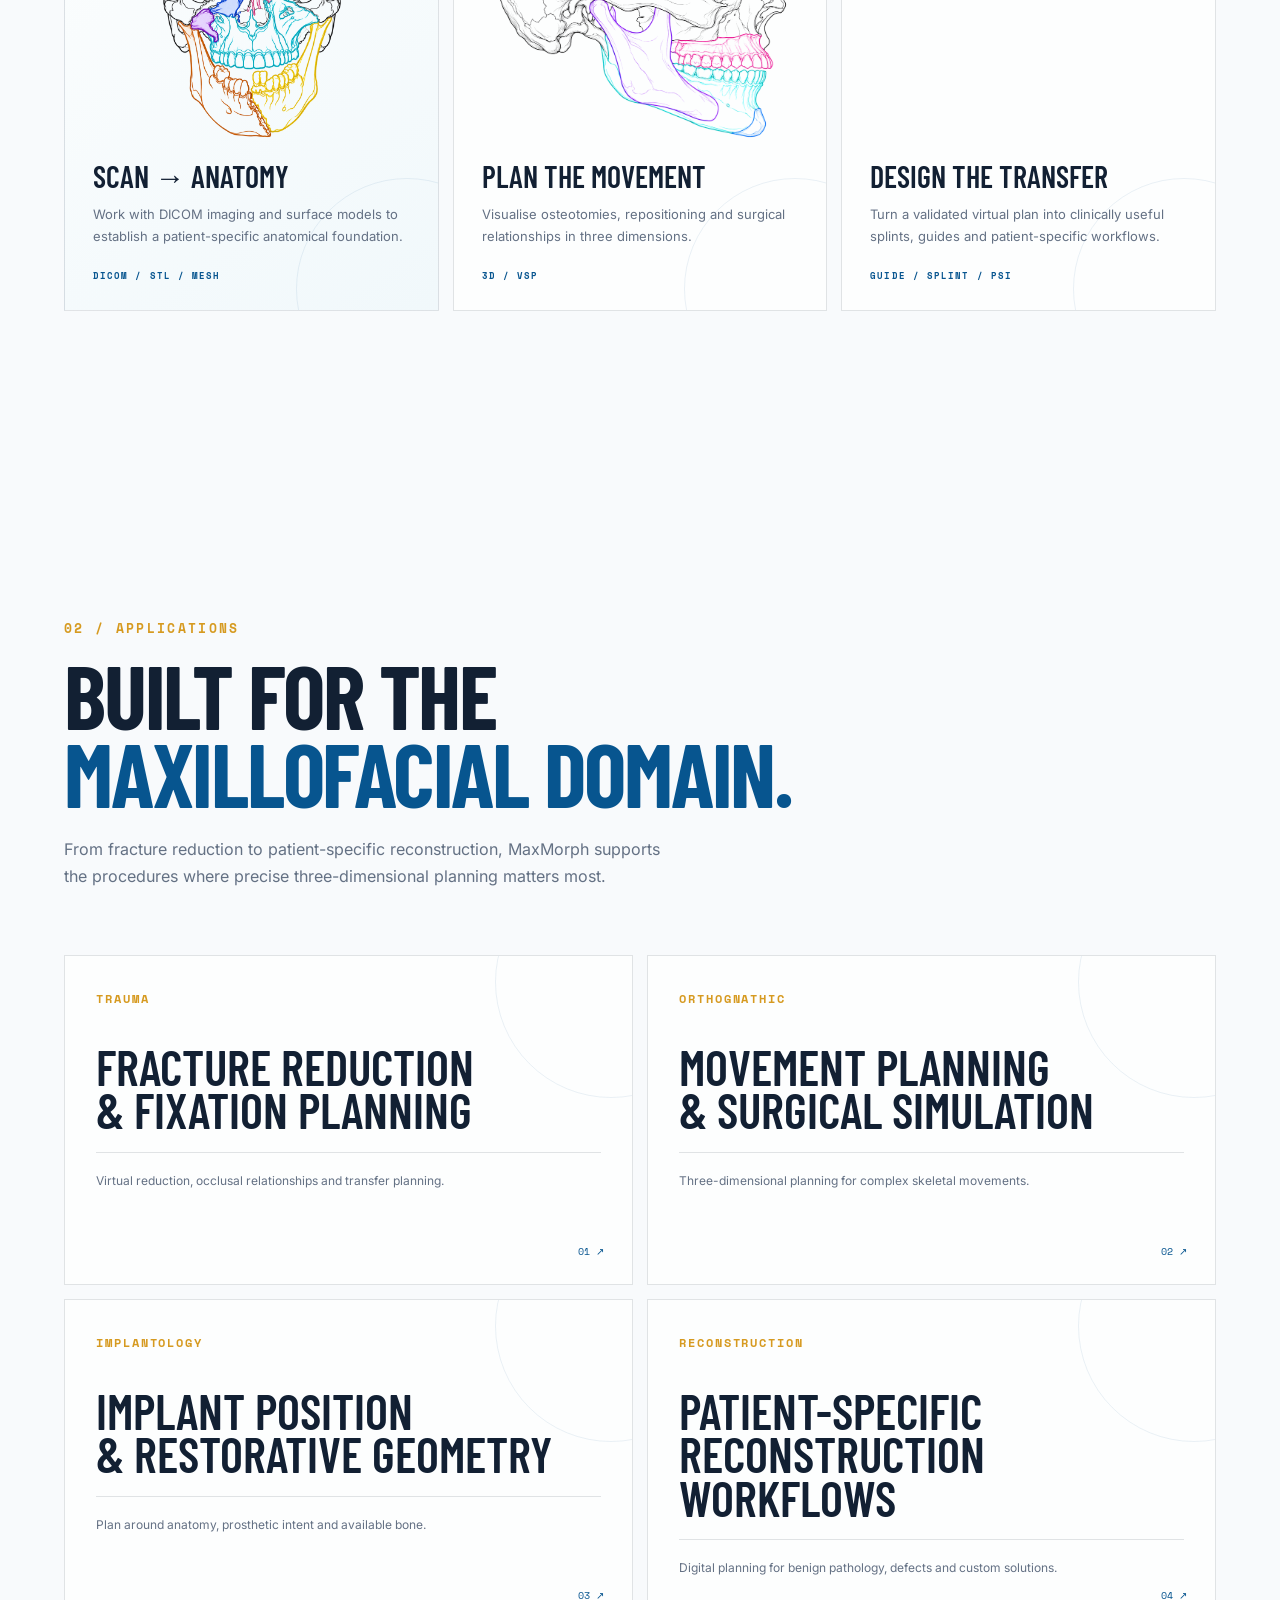
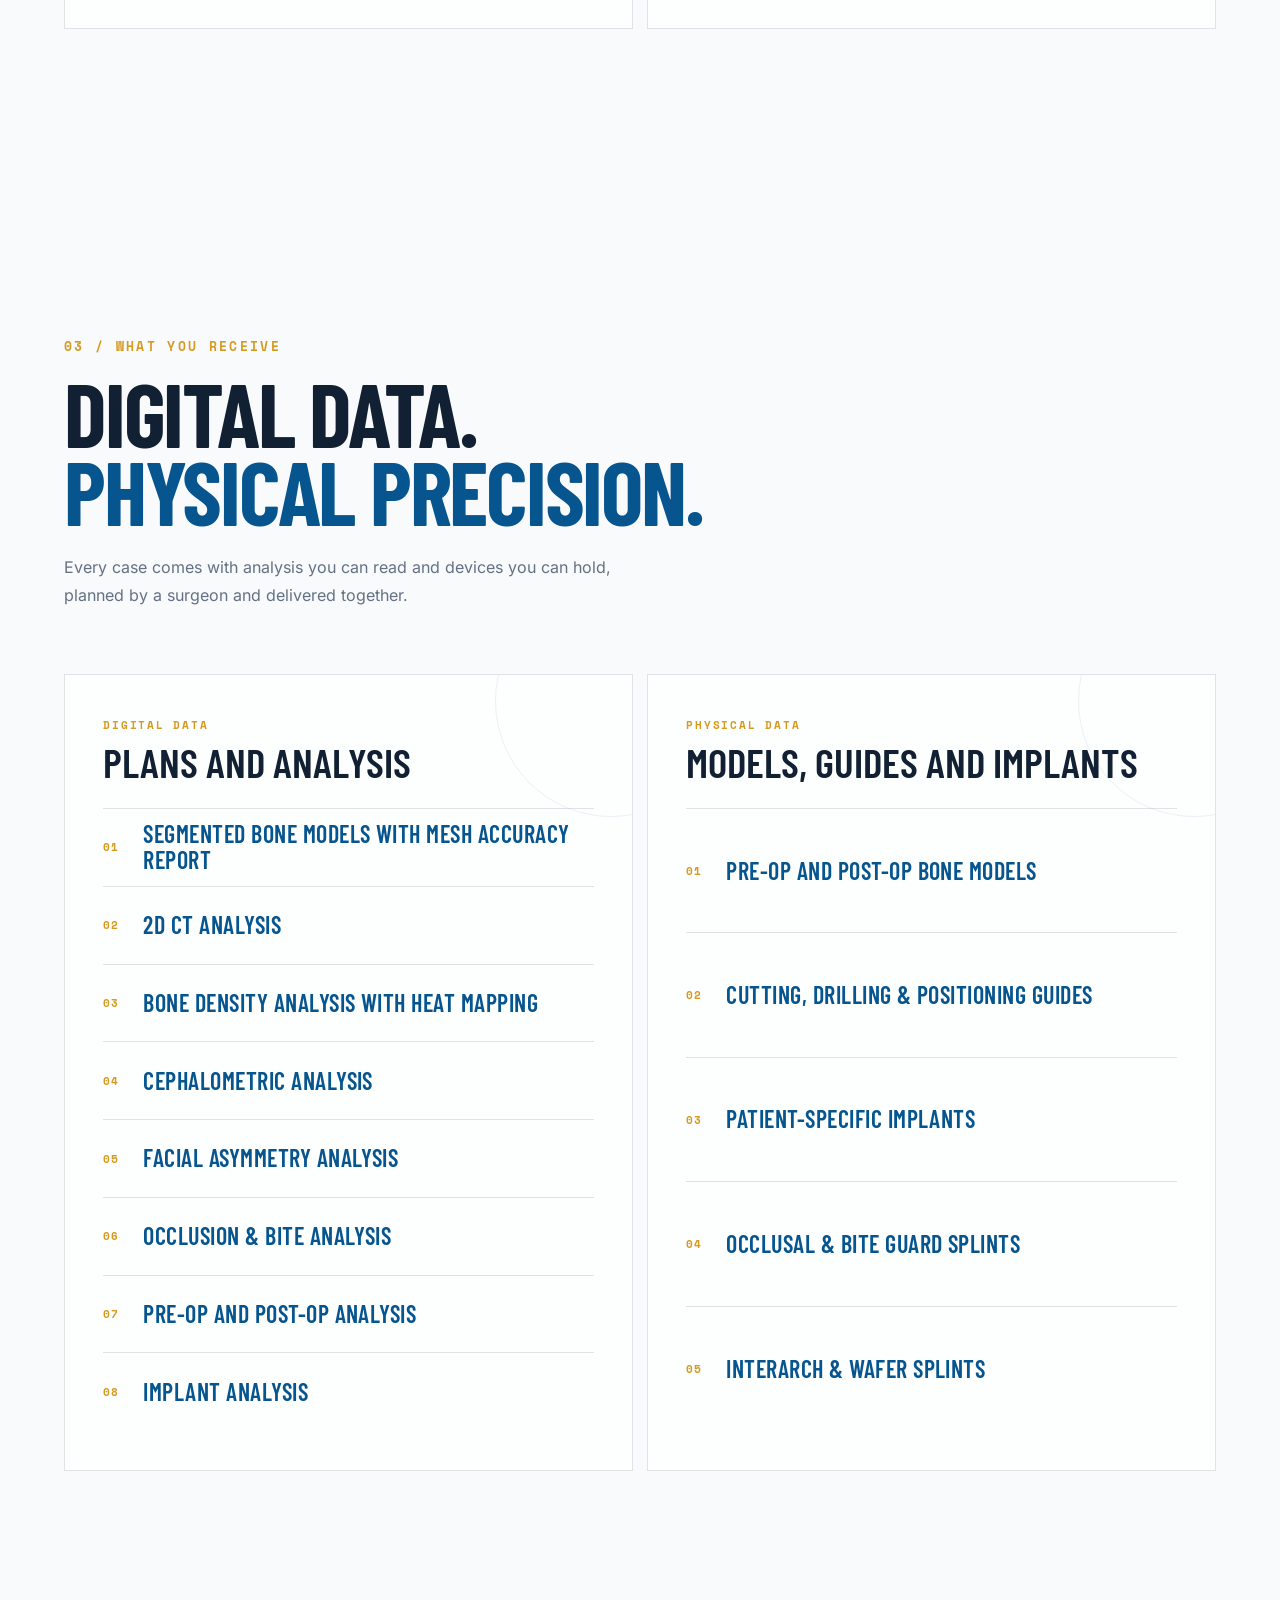
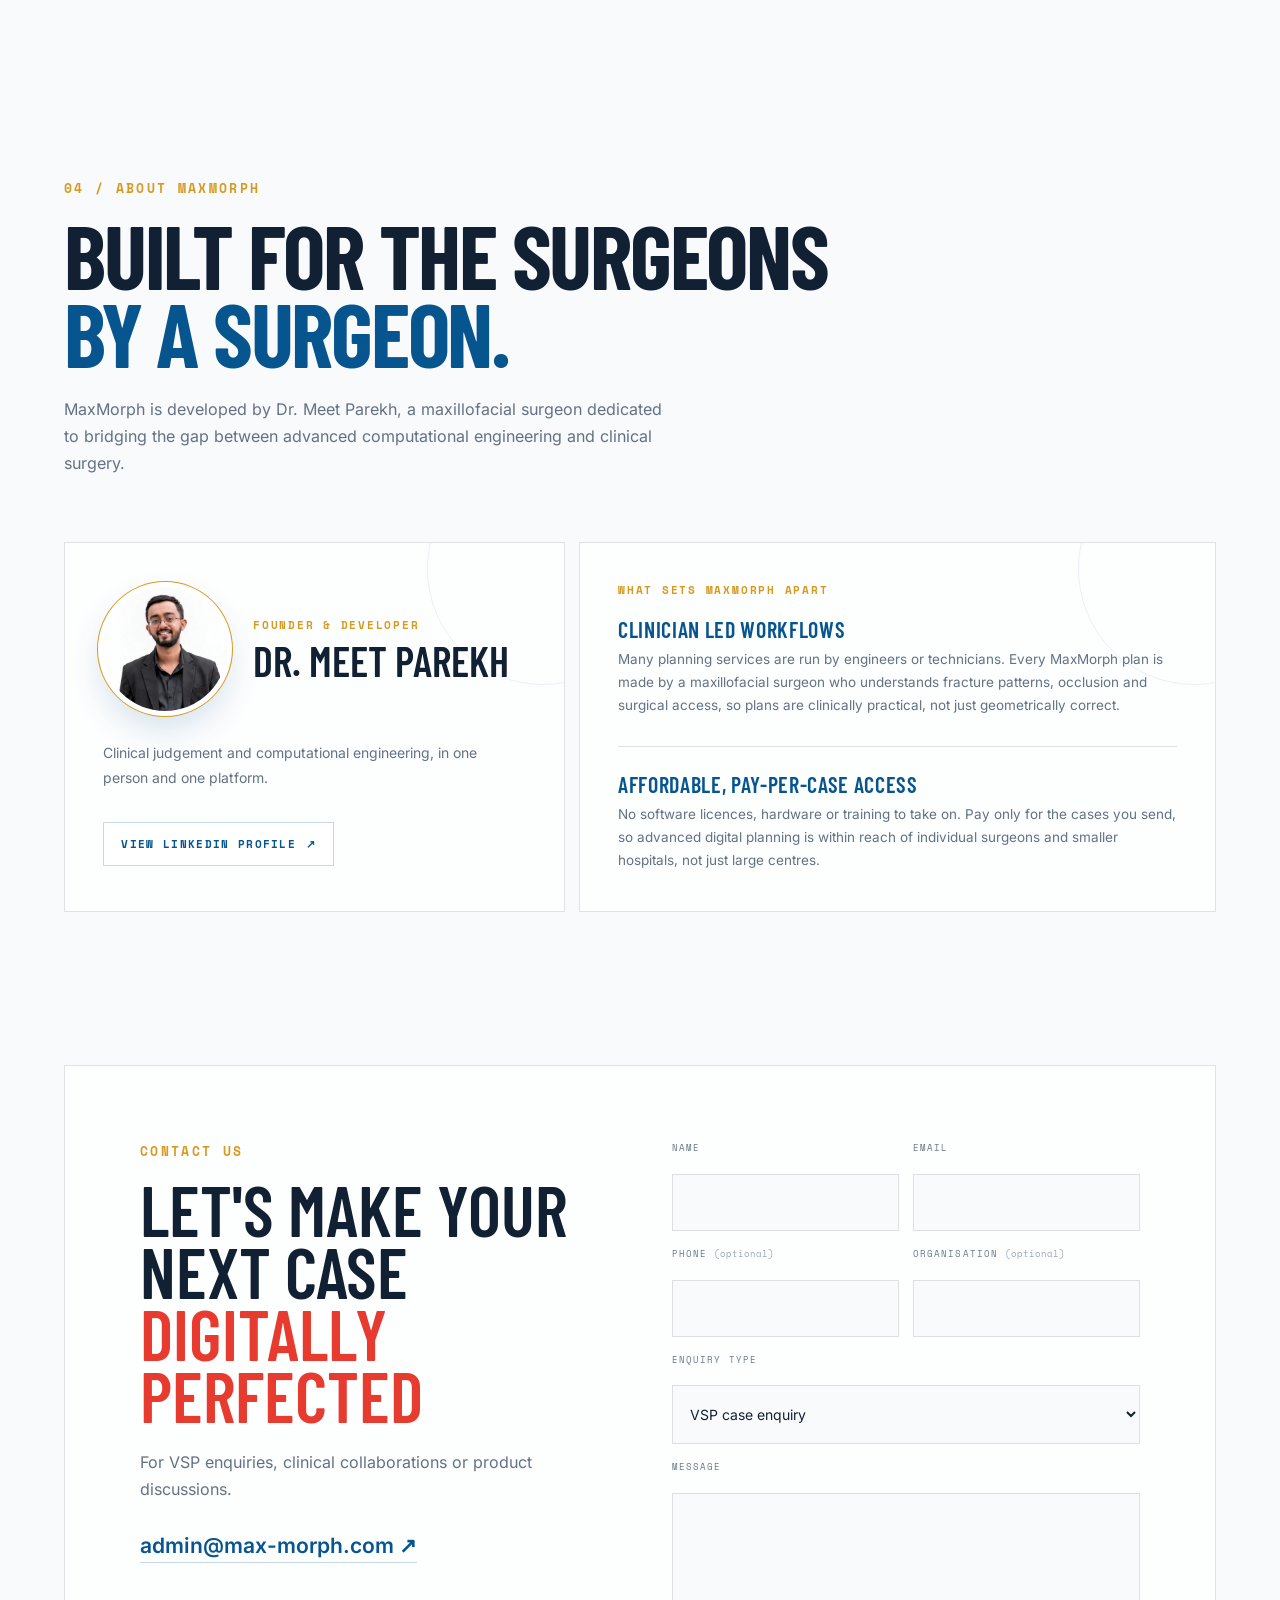
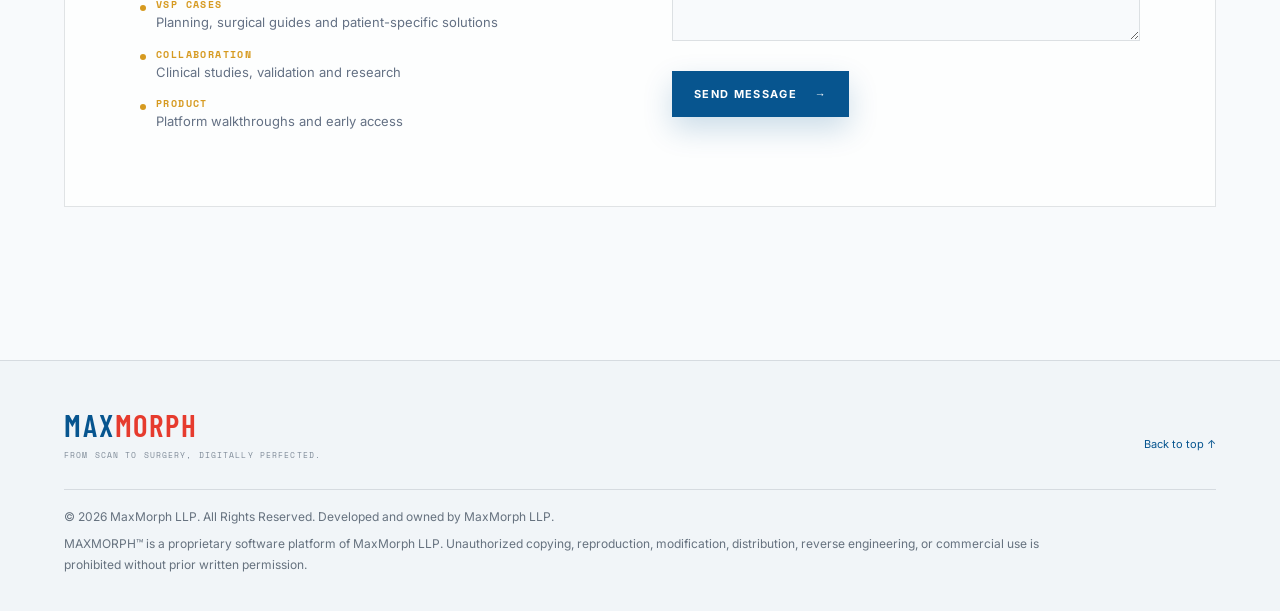
==== commit 26eb37d8: "Load hero logo eagerly and refresh cache-busting stamps Co-Authored-By: Claude Sonnet 5.5 <noreply@a" ====
--- a/index.html
+++ b/index.html
@@ -75,7 +75,7 @@
   <link rel="preload" as="image" href="assets/logo-base.webp?v=afa51707" type="image/webp" media="(min-width: 901px)" />
   <link rel="preload" as="font" type="font/woff2" href="assets/fonts/barlow-condensed-latin-700-normal.woff2" crossorigin>
   <link rel="preload" as="font" type="font/woff2" href="assets/fonts/inter-latin-400-normal.woff2" crossorigin>
-  <link rel="stylesheet" href="styles.css?v=31a21c65" />
+  <link rel="stylesheet" href="styles.css?v=96aaa8dd" />
   <noscript><style>.reveal{opacity:1!important;transform:none!important}.nav-toggle{display:none!important}</style></noscript>
 </head>
 <body>
@@ -116,7 +116,7 @@
       </div>
       <div class="hero-logo" hidden role="img" aria-label="MaxMorph logo mark: a skull in clinical blue facets overlaid with a gold digital network">
         <div class="logo-halo" aria-hidden="true"></div>
-        <img class="logo-base" src="assets/logo-base.webp?v=afa51707" width="506" height="530" alt="" decoding="async" loading="lazy" draggable="false">
+        <img class="logo-base" src="assets/logo-base.webp?v=afa51707" width="506" height="530" alt="" decoding="async" fetchpriority="high" draggable="false">
         <canvas class="logo-net" aria-hidden="true"></canvas>
       </div>
     </section>
@@ -299,7 +299,7 @@
     </div>
   </footer>
 
-  <script src="script.js?v=fbf7c6f2"></script>
+  <script src="script.js?v=7694b26a"></script>
   <script src="why.js?v=e617469f"></script>
   <script src="logo.js?v=01f44158"></script>
 </body>
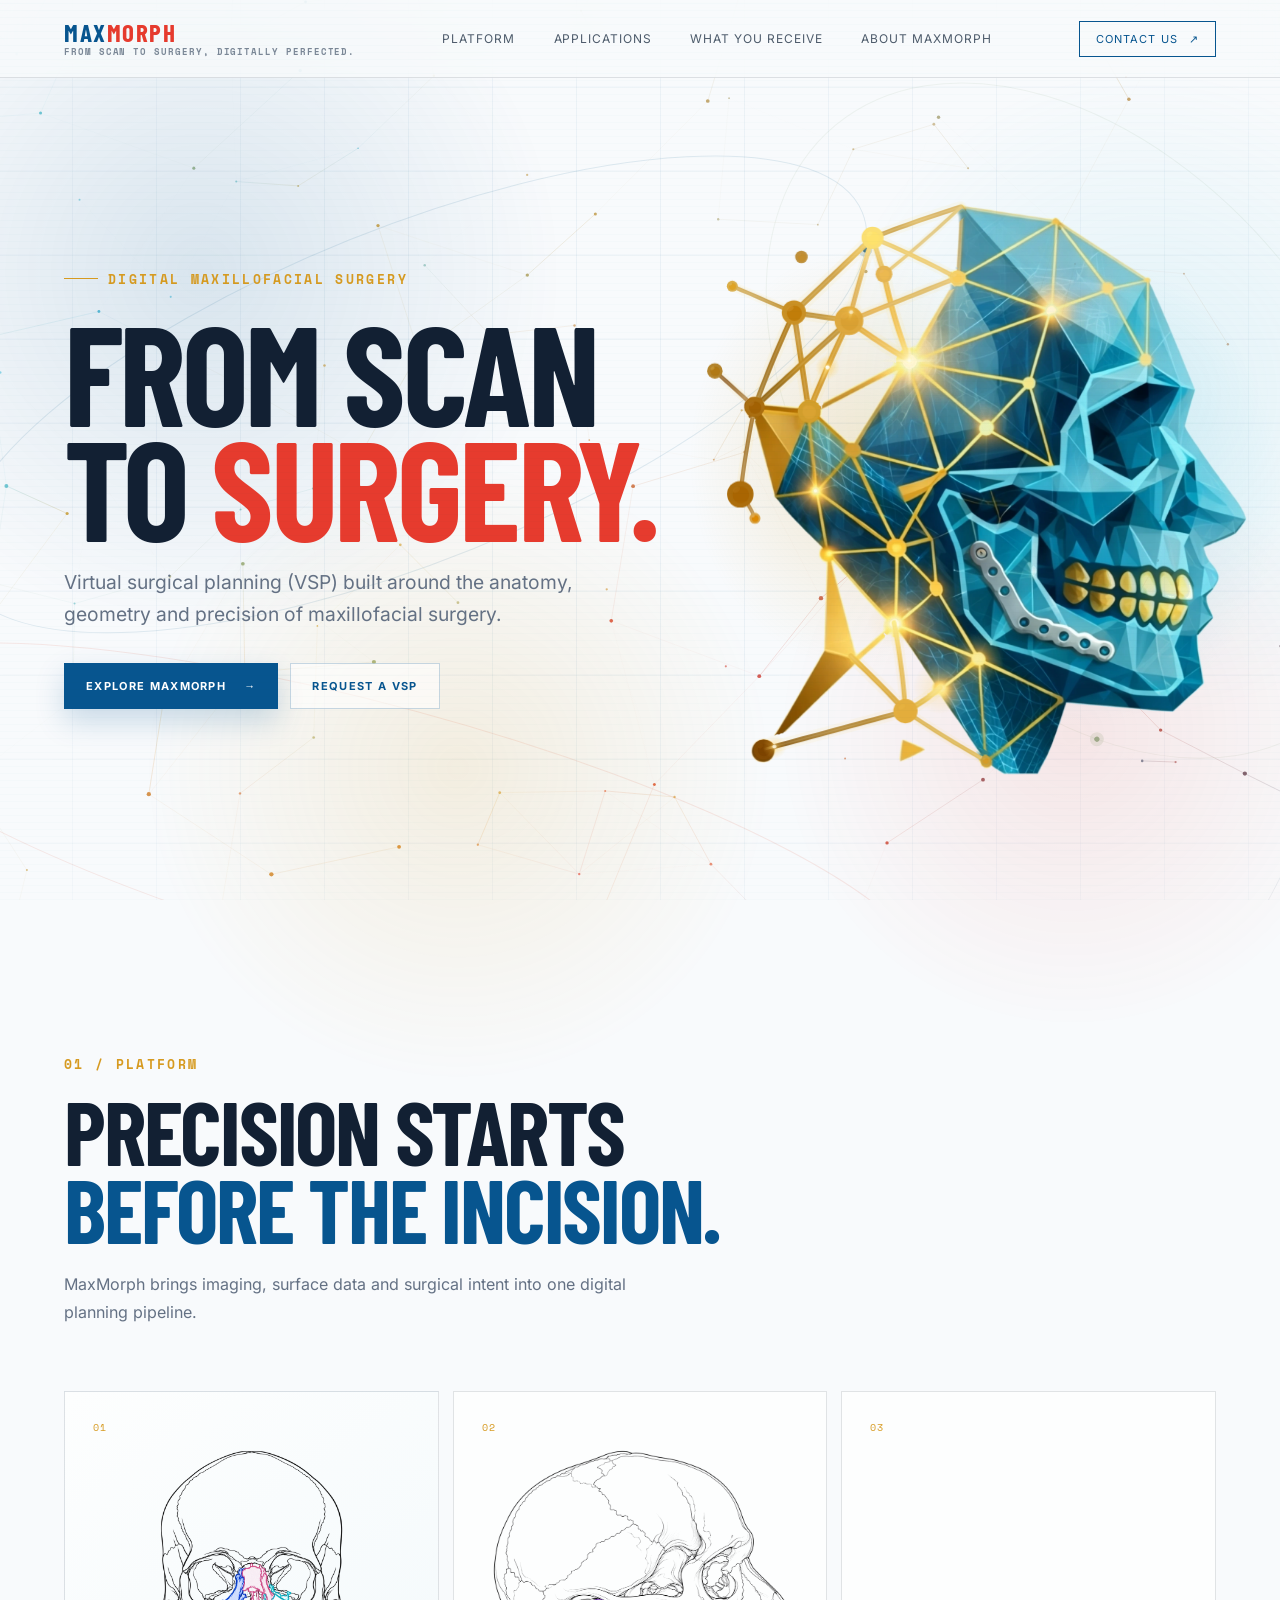
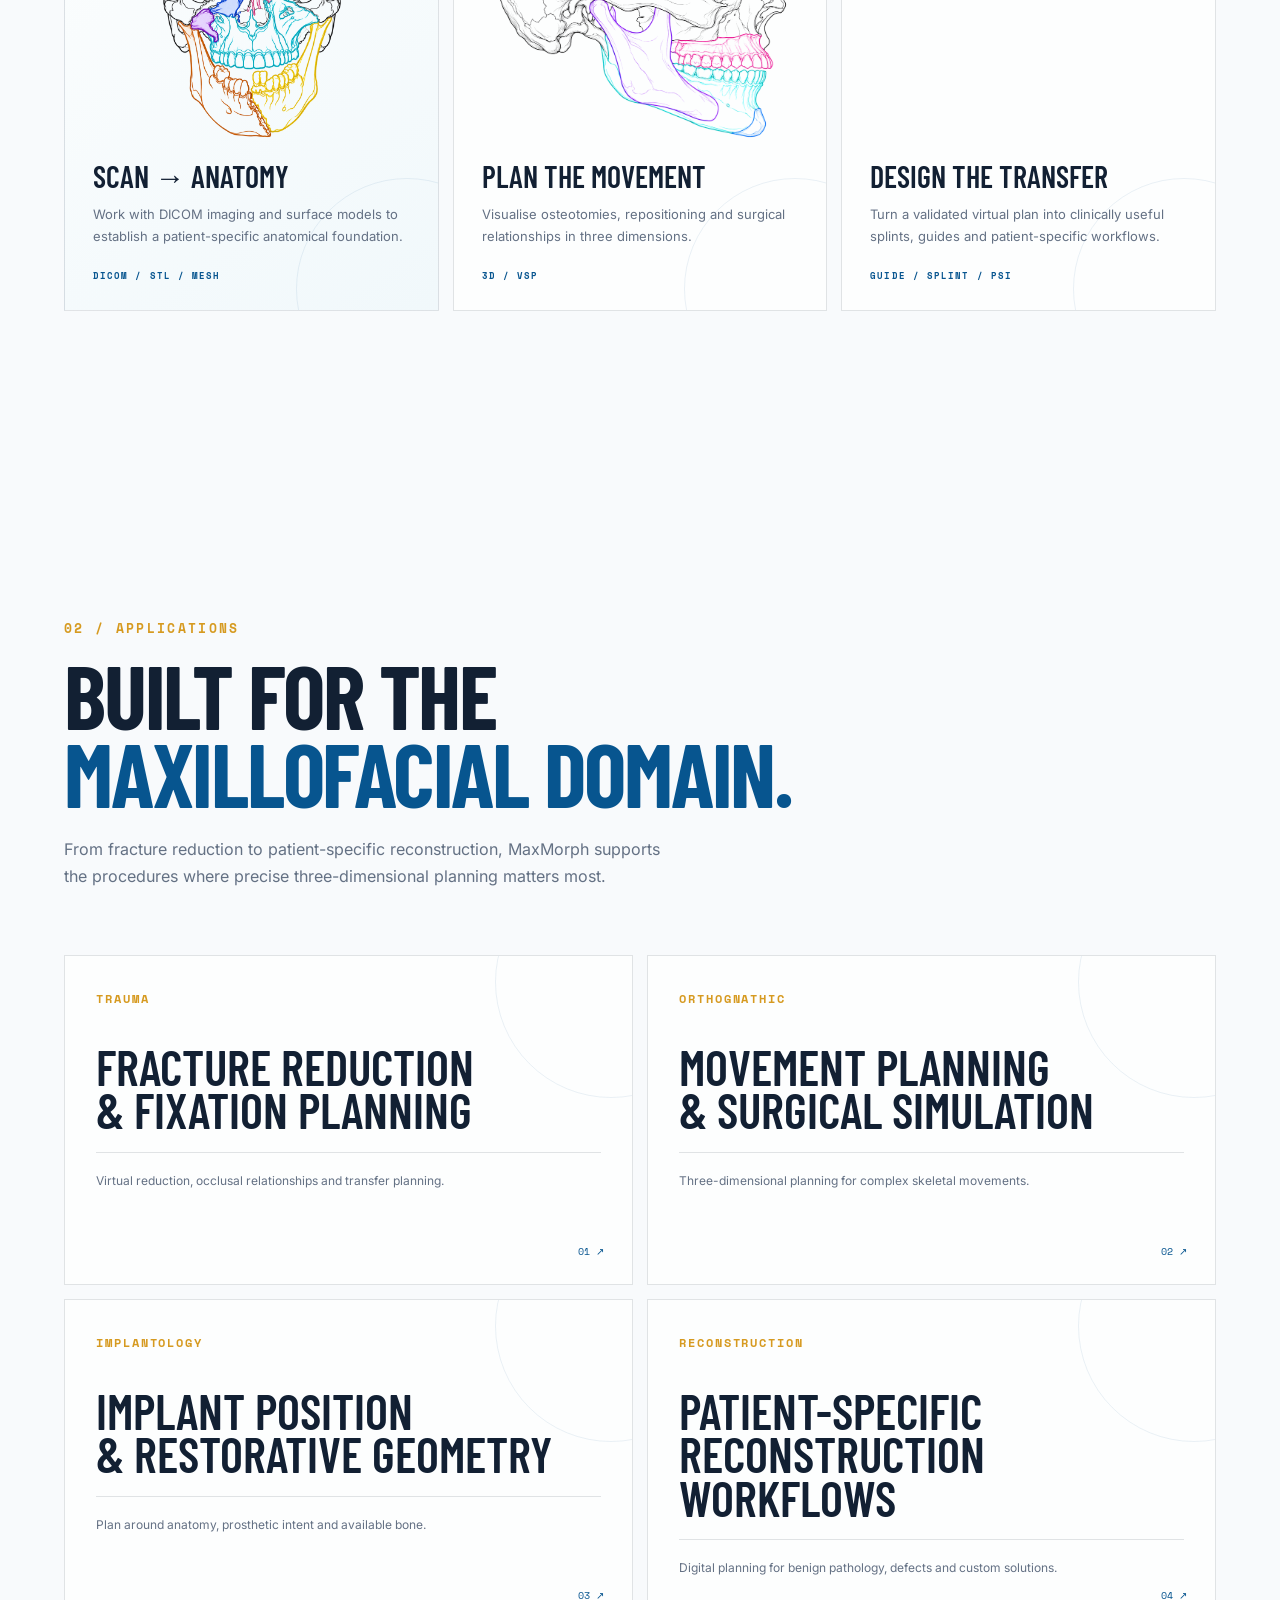
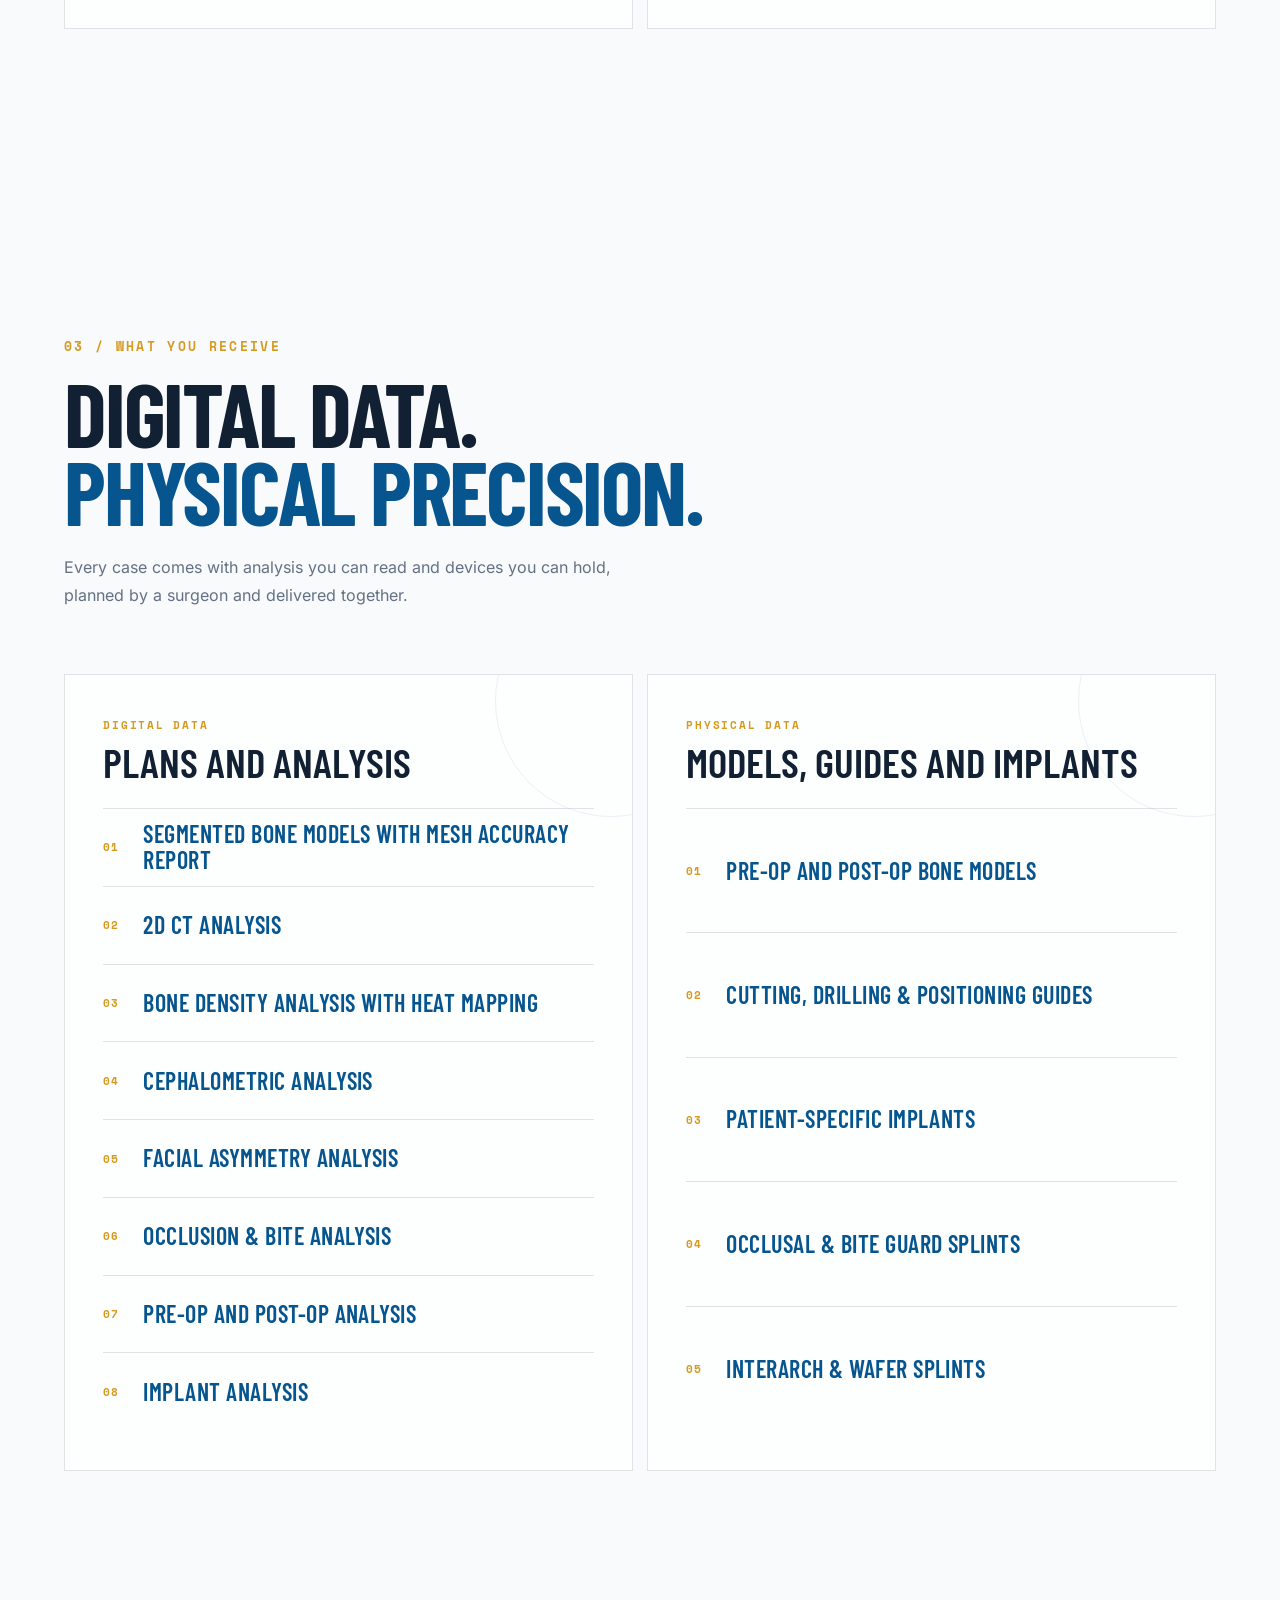
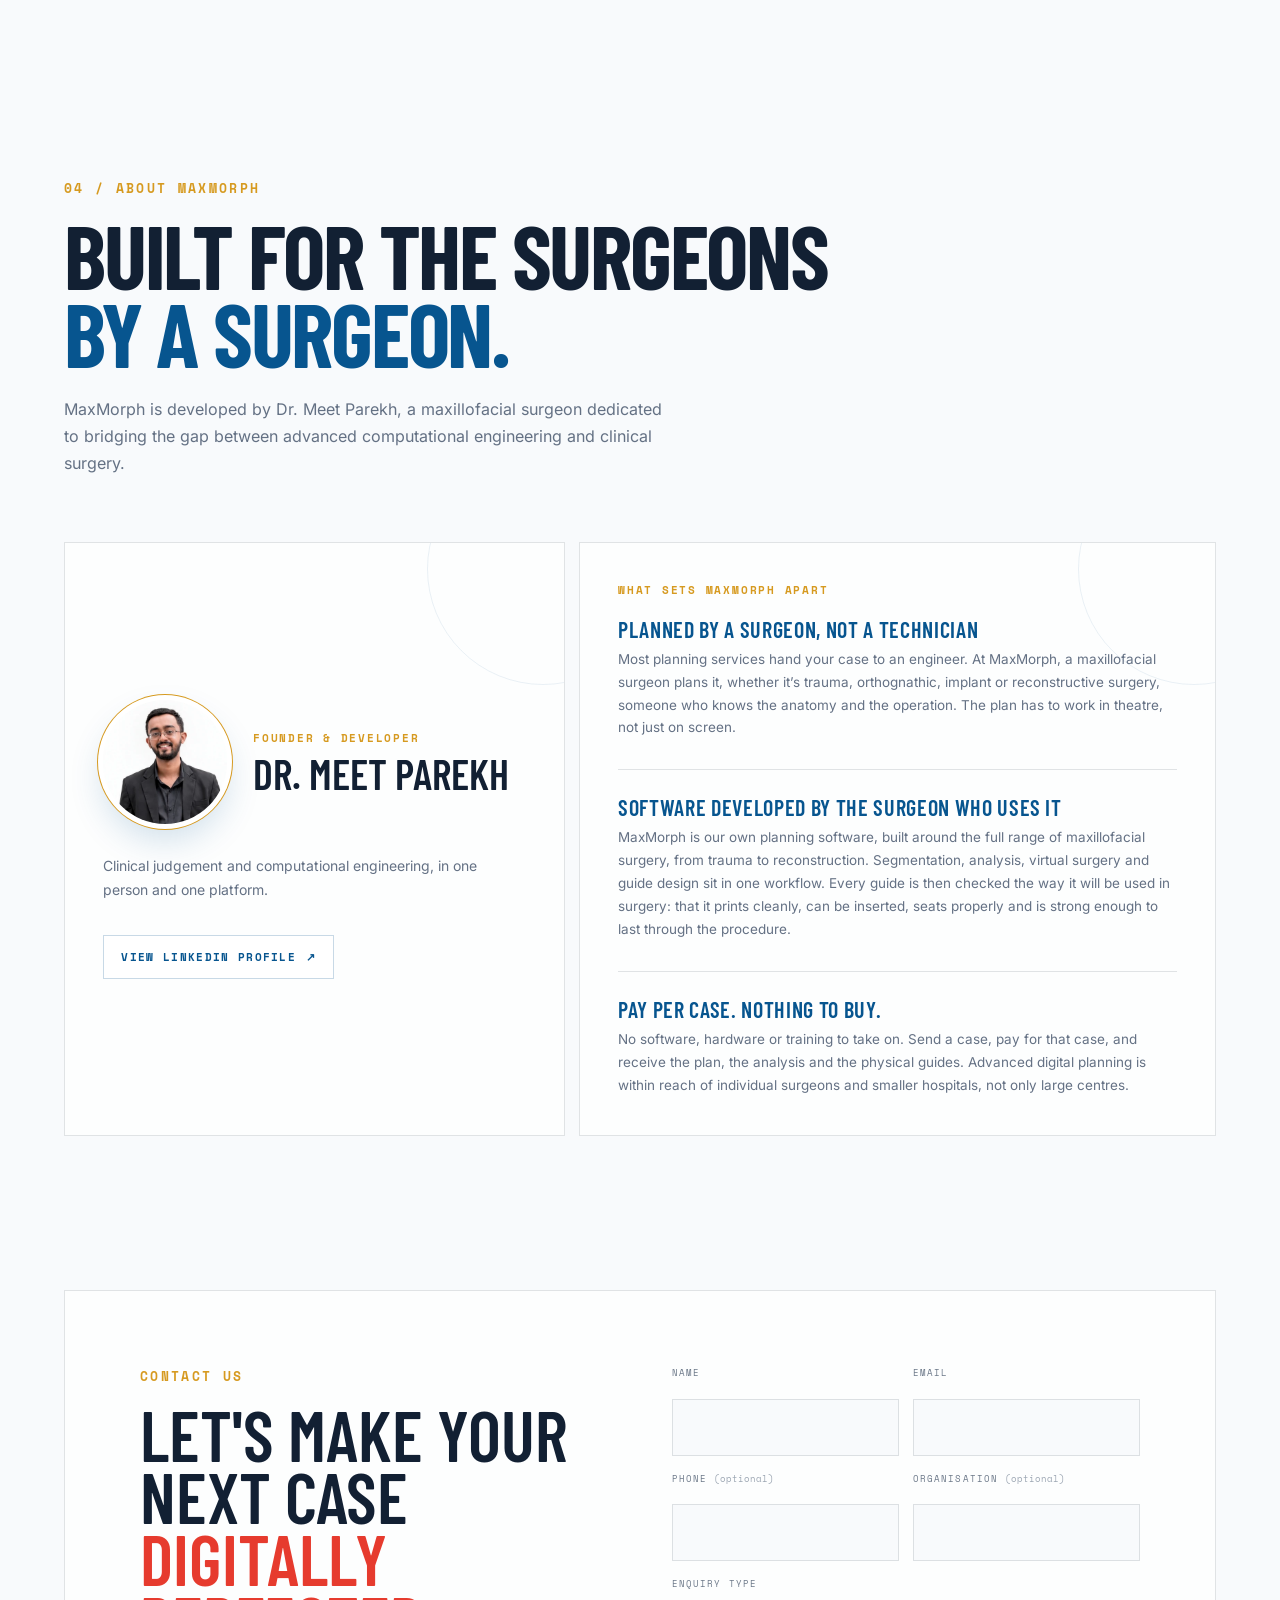
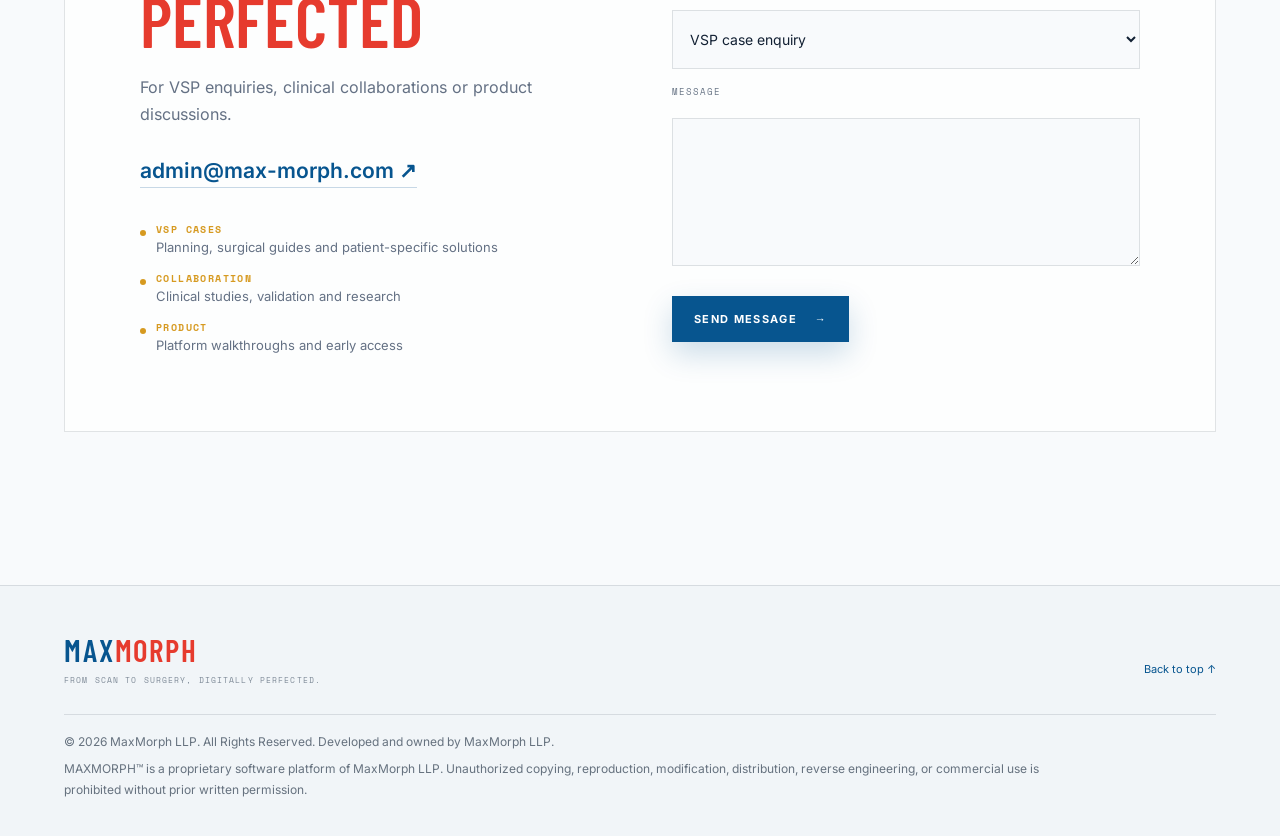
==== commit d092c3bd: "Rewrite 'What sets MaxMorph apart' to cover the full range of maxillofacial surgery and the MaxMorph" ====
--- a/index.html
+++ b/index.html
@@ -223,12 +223,16 @@
           <div class="why-label">WHAT SETS MAXMORPH APART</div>
           <ul class="diff-list">
             <li>
-              <b>Clinician Led Workflows</b>
-              <p>Many planning services are run by engineers or technicians. Every MaxMorph plan is made by a maxillofacial surgeon who understands fracture patterns, occlusion and surgical access, so plans are clinically practical, not just geometrically correct.</p>
+              <b>Planned by a surgeon, not a technician</b>
+              <p>Most planning services hand your case to an engineer. At MaxMorph, a maxillofacial surgeon plans it, whether it&rsquo;s trauma, orthognathic, implant or reconstructive surgery, someone who knows the anatomy and the operation. The plan has to work in theatre, not just on screen.</p>
             </li>
             <li>
-              <b>Affordable, pay-per-case access</b>
-              <p>No software licences, hardware or training to take on. Pay only for the cases you send, so advanced digital planning is within reach of individual surgeons and smaller hospitals, not just large centres.</p>
+              <b>Software developed by the surgeon who uses it</b>
+              <p>MaxMorph is our own planning software, built around the full range of maxillofacial surgery, from trauma to reconstruction. Segmentation, analysis, virtual surgery and guide design sit in one workflow. Every guide is then checked the way it will be used in surgery: that it prints cleanly, can be inserted, seats properly and is strong enough to last through the procedure.</p>
+            </li>
+            <li>
+              <b>Pay per case. Nothing to buy.</b>
+              <p>No software, hardware or training to take on. Send a case, pay for that case, and receive the plan, the analysis and the physical guides. Advanced digital planning is within reach of individual surgeons and smaller hospitals, not only large centres.</p>
             </li>
           </ul>
         </article>
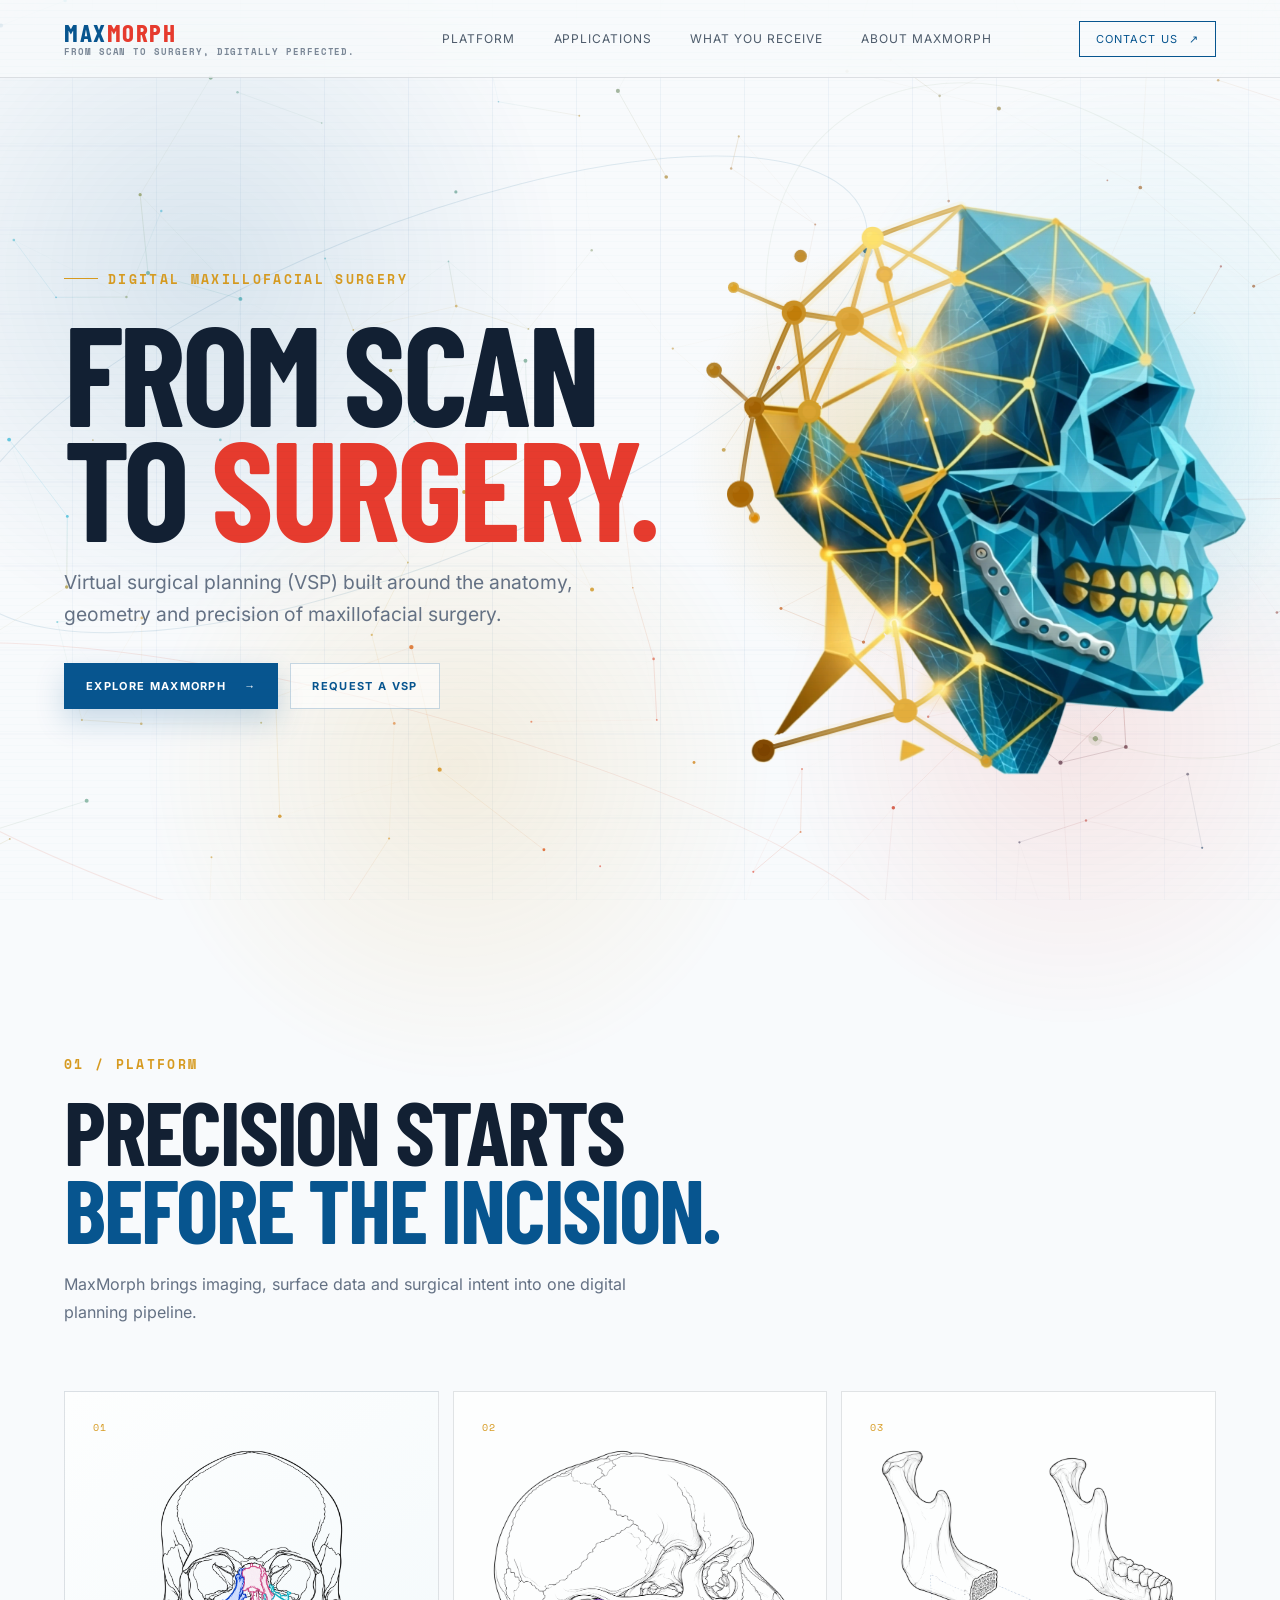
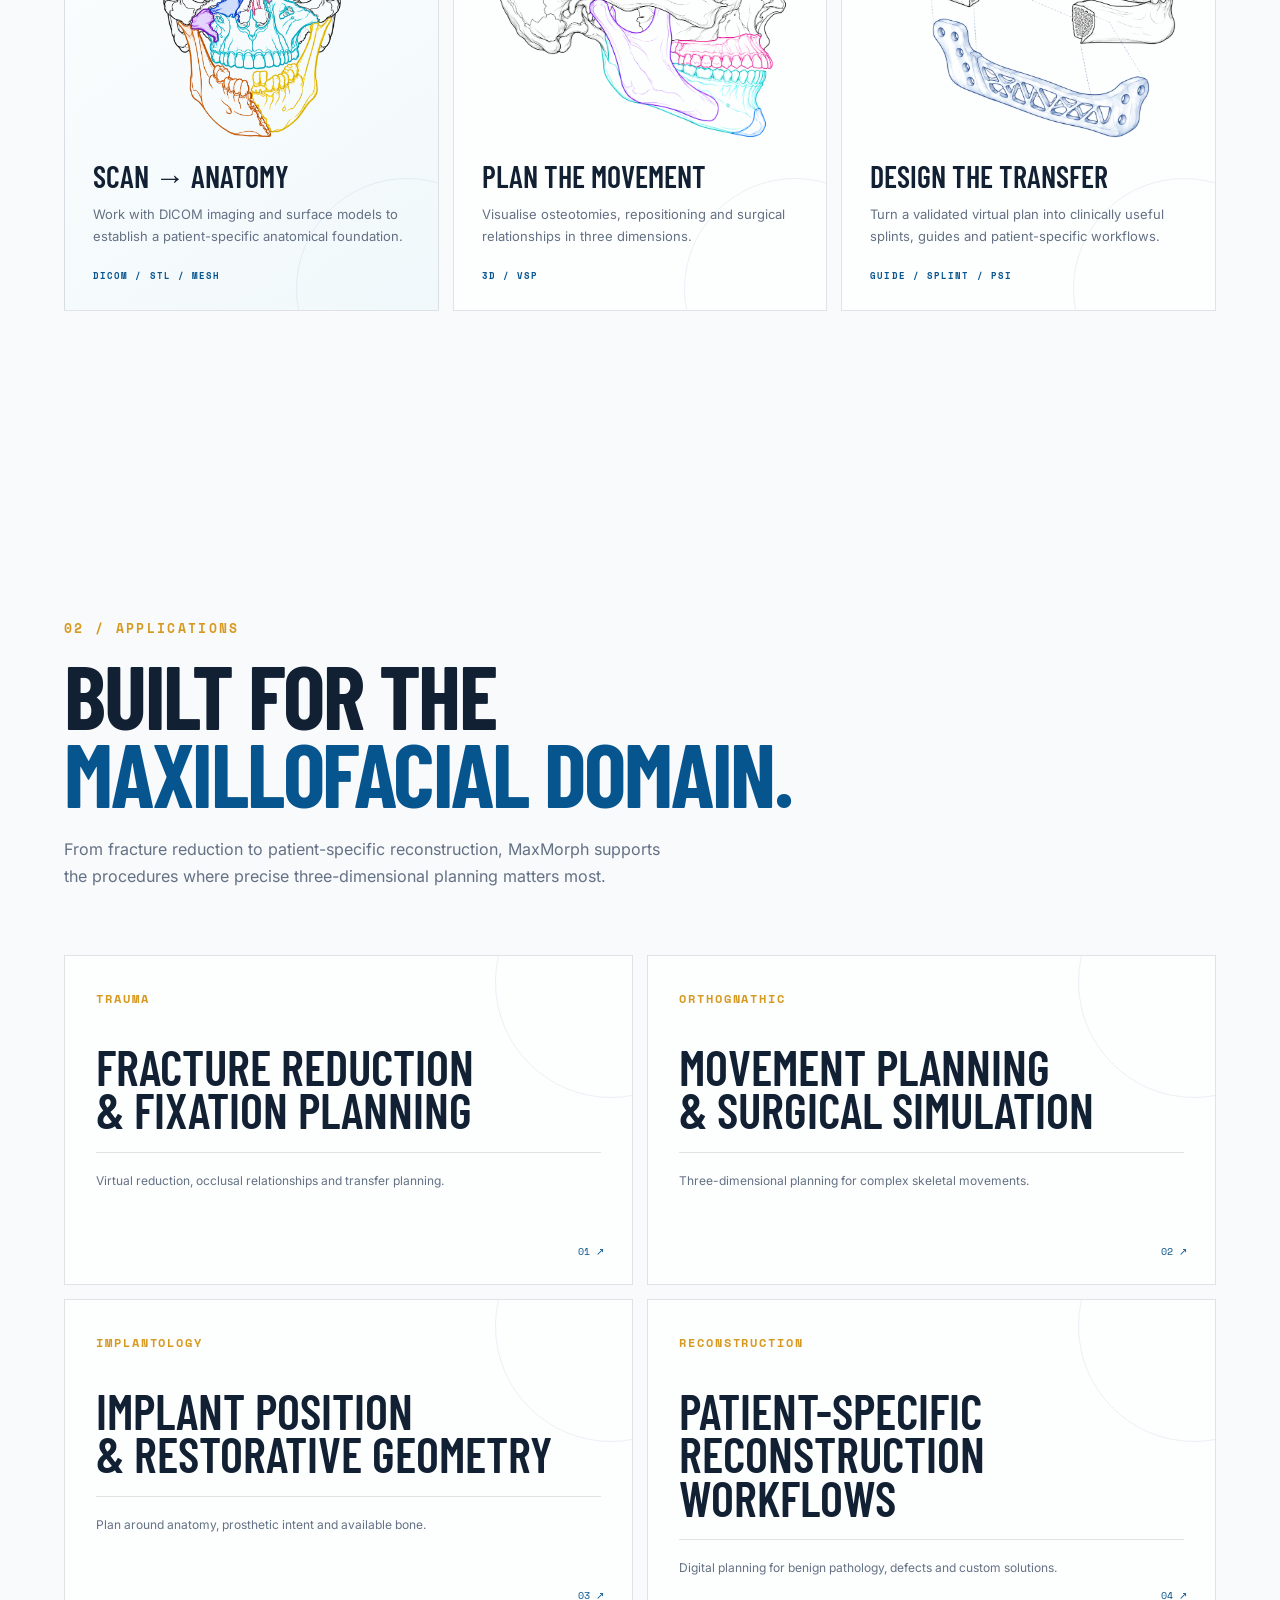
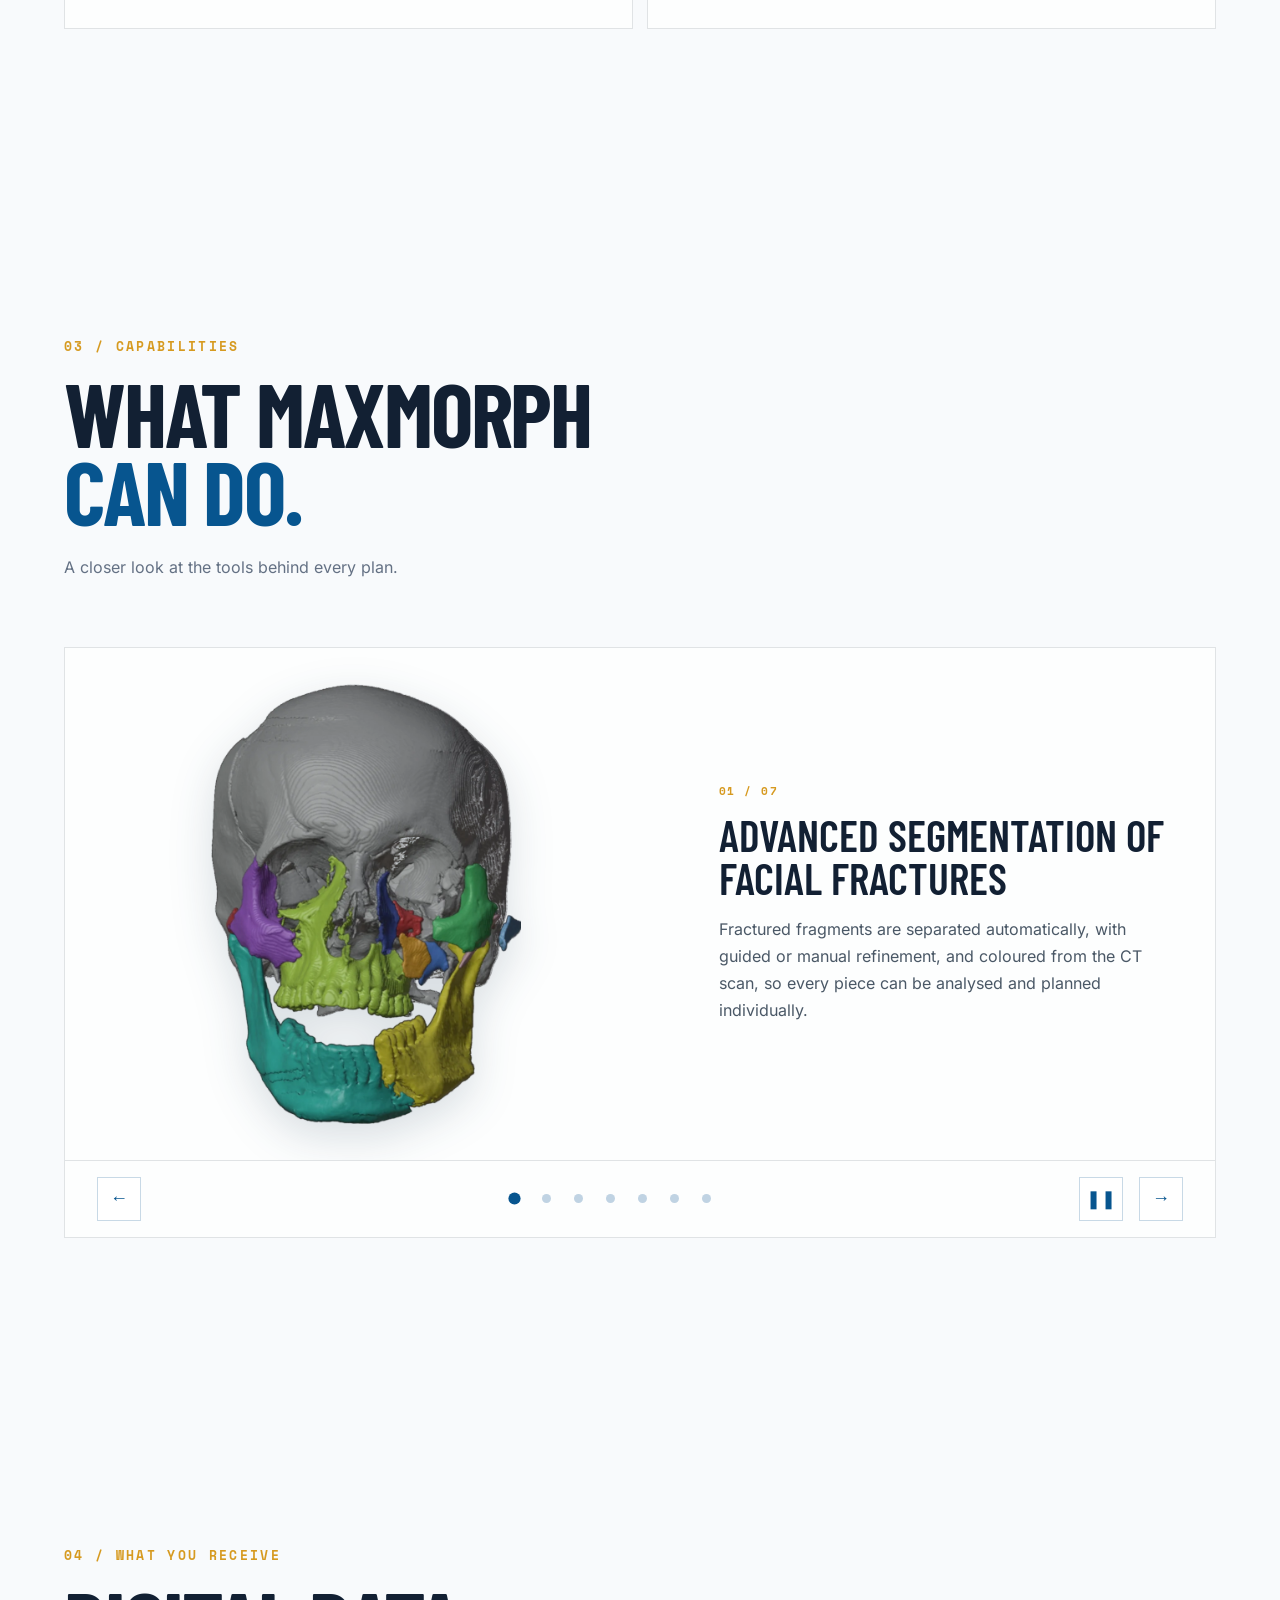
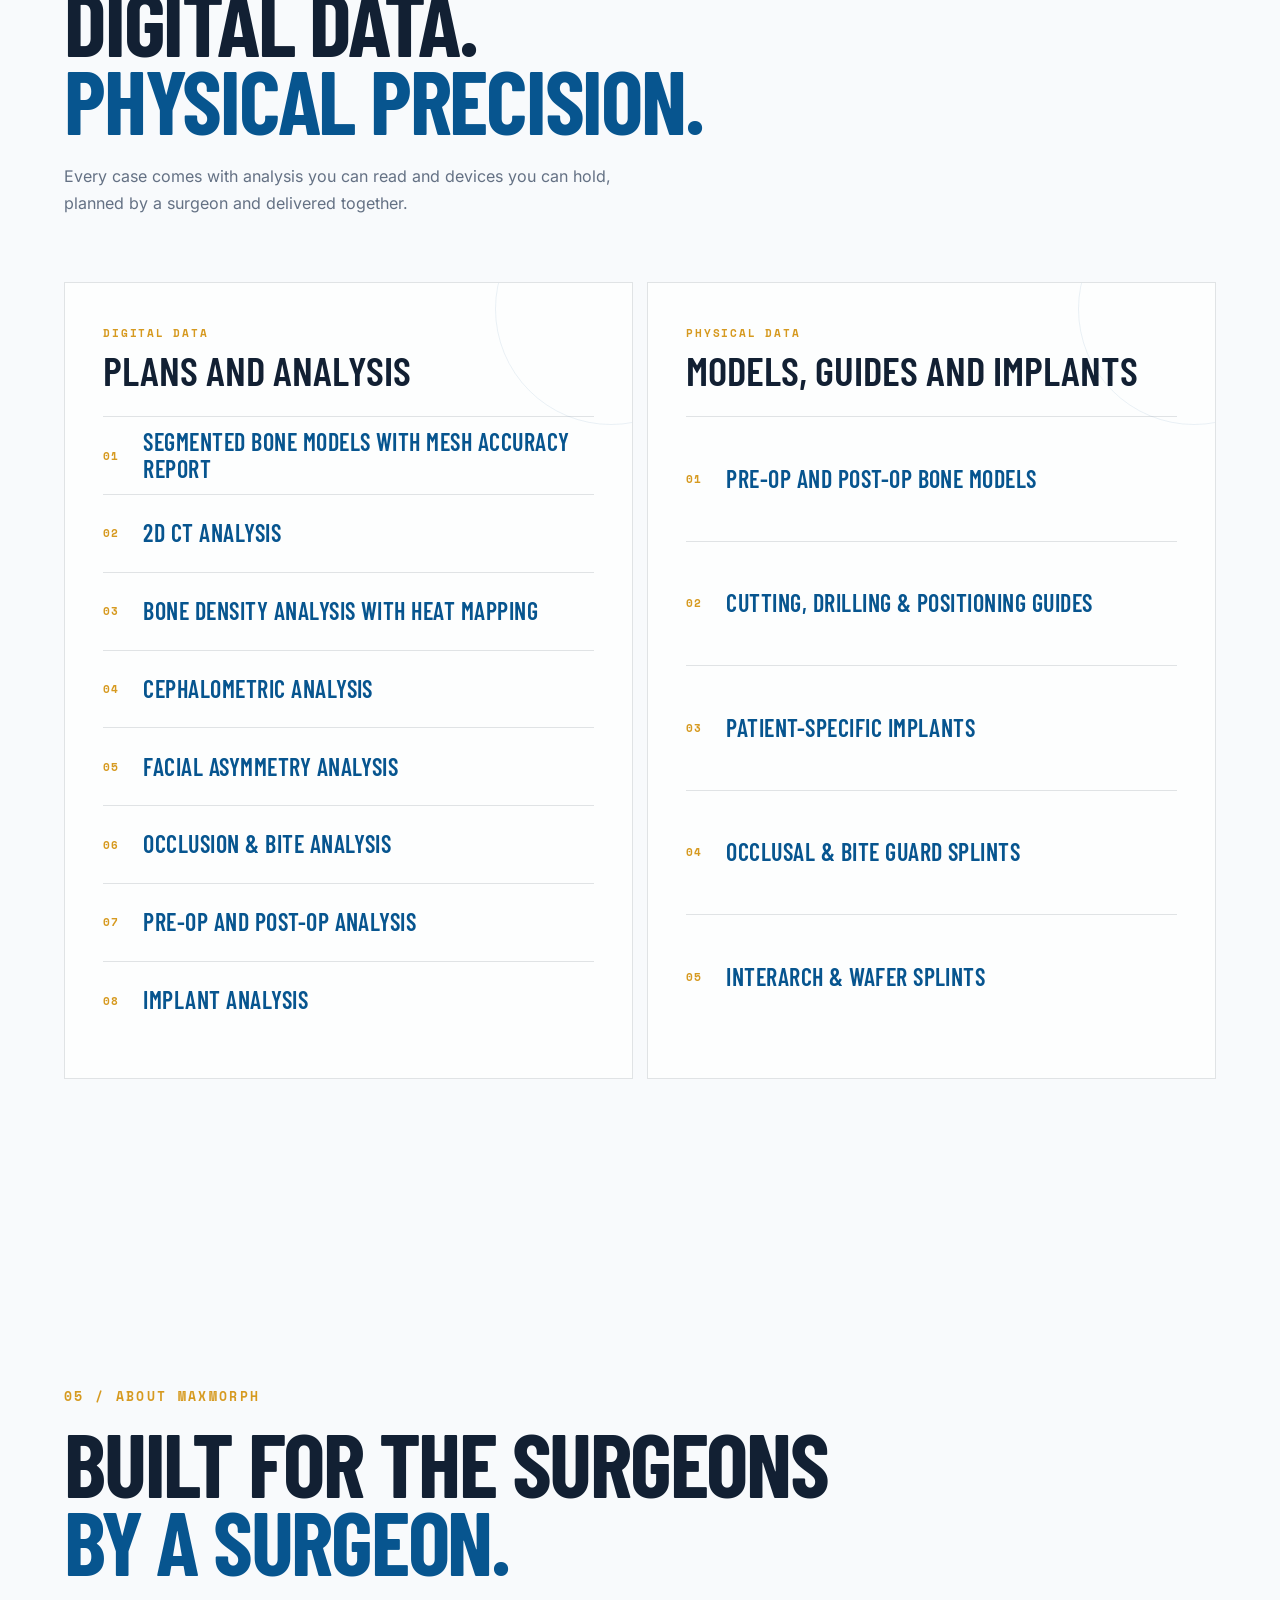
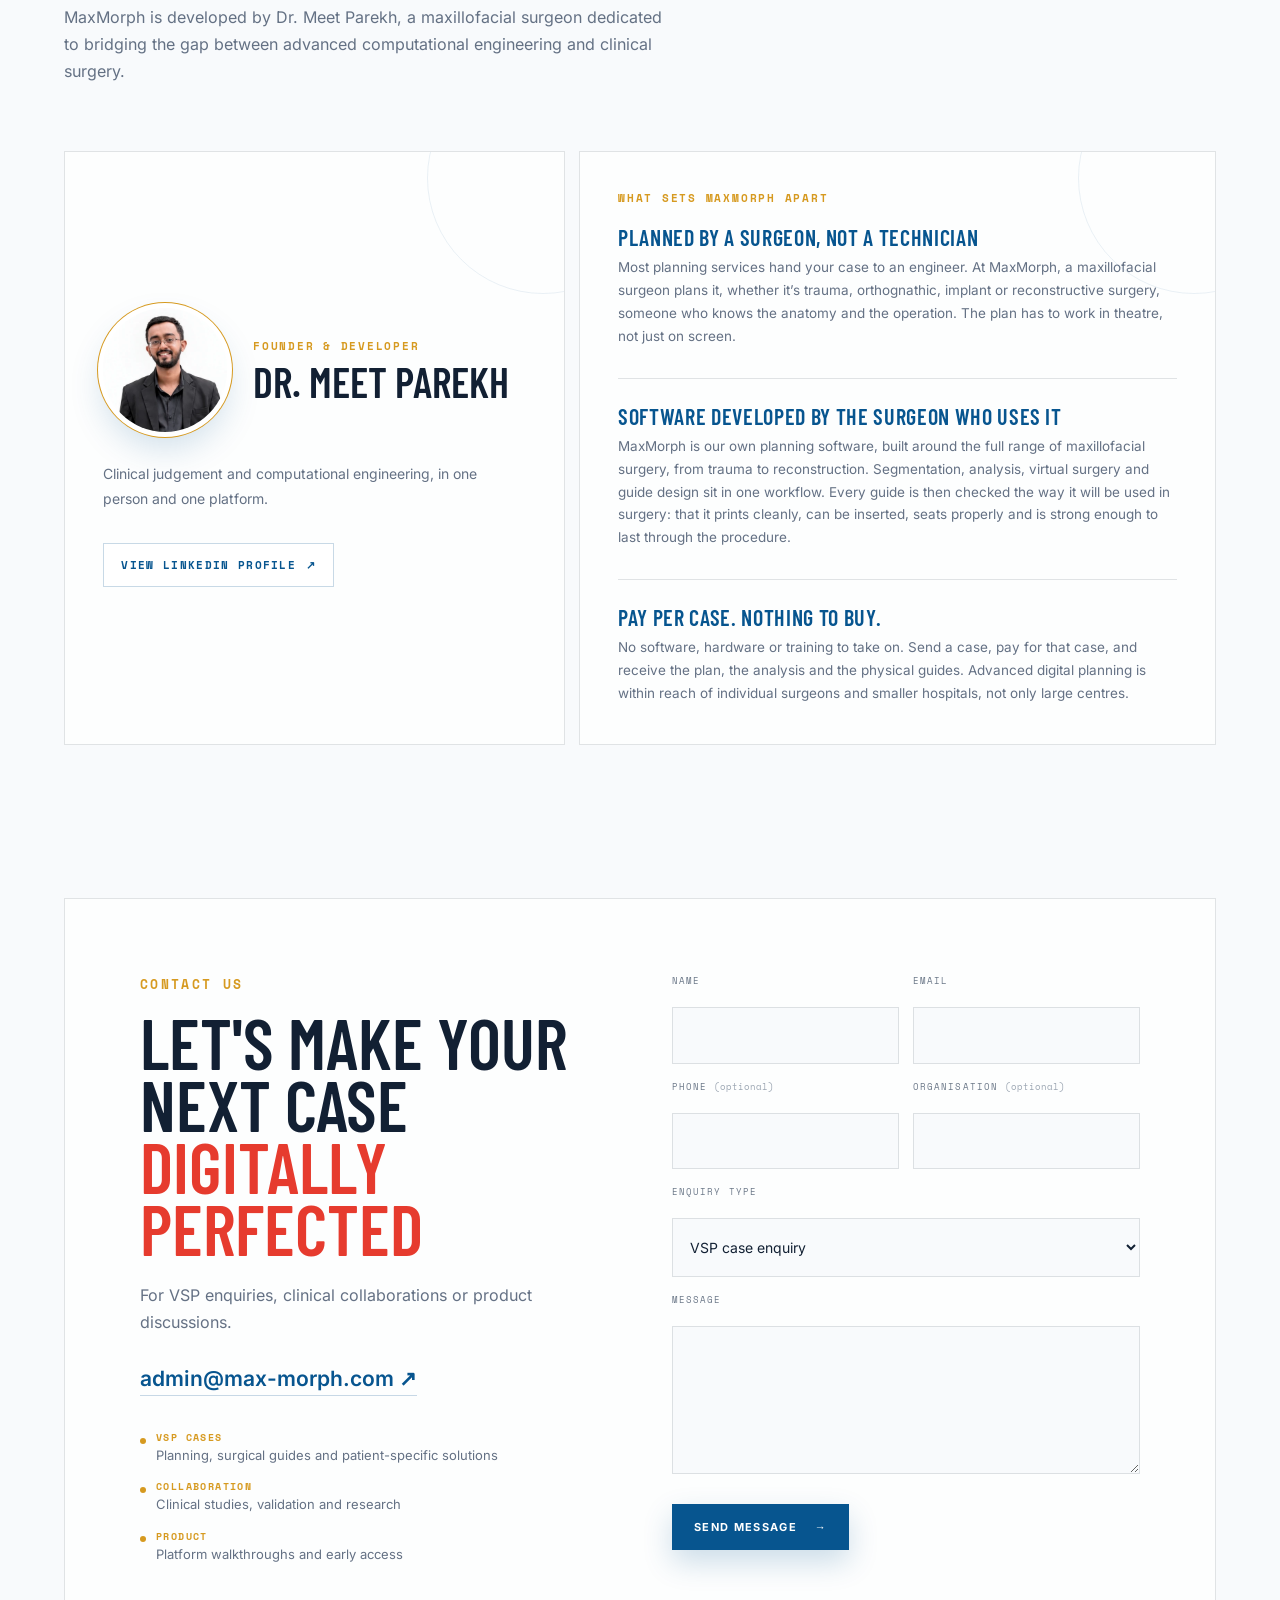
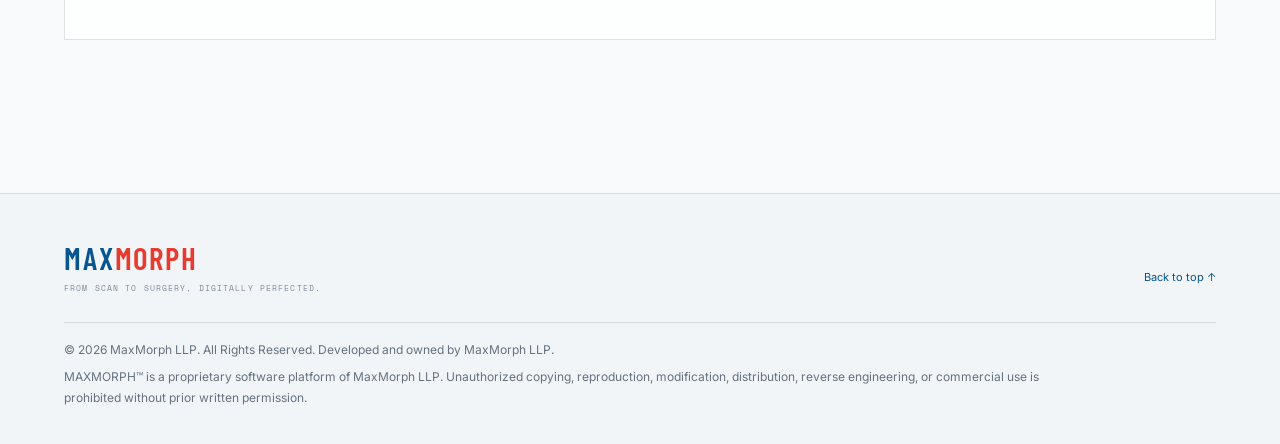
==== commit 8fa30a9e: "Add 'What MaxMorph can do' slideshow and place it after Applications - seven-slide capabilities slid" ====
--- a/index.html
+++ b/index.html
@@ -75,7 +75,7 @@
   <link rel="preload" as="image" href="assets/logo-base.webp?v=afa51707" type="image/webp" media="(min-width: 901px)" />
   <link rel="preload" as="font" type="font/woff2" href="assets/fonts/barlow-condensed-latin-700-normal.woff2" crossorigin>
   <link rel="preload" as="font" type="font/woff2" href="assets/fonts/inter-latin-400-normal.woff2" crossorigin>
-  <link rel="stylesheet" href="styles.css?v=96aaa8dd" />
+  <link rel="stylesheet" href="styles.css?v=302933ca" />
   <noscript><style>.reveal{opacity:1!important;transform:none!important}.nav-toggle{display:none!important}</style></noscript>
 </head>
 <body>
@@ -165,9 +165,55 @@
       </div>
     </section>
 
+    <section class="section capabilities" id="capabilities">
+      <div class="section-heading reveal">
+        <div class="section-index">03 / CAPABILITIES</div>
+        <h2>What MaxMorph<br><span>can do.</span></h2>
+        <p>A closer look at the tools behind every plan.</p>
+      </div>
+      <div class="cap-show reveal" id="cap-show" role="region" aria-roledescription="carousel" aria-label="MaxMorph capabilities">
+        <ol class="cap-slides">
+          <li class="cap-slide is-active" role="group" aria-roledescription="slide" aria-label="1 of 7">
+            <div class="cap-img"><img src="assets/capabilities/cap-1.webp" width="742" height="1052" alt="Skull with each fractured facial segment coloured separately" loading="eager" decoding="async"></div>
+            <div class="cap-text"><span class="cap-count">01 / 07</span><h3>Advanced segmentation of facial fractures</h3><p>Fractured fragments are separated automatically, with guided or manual refinement, and coloured from the CT scan, so every piece can be analysed and planned individually.</p></div>
+          </li>
+          <li class="cap-slide" role="group" aria-roledescription="slide" aria-label="2 of 7">
+            <div class="cap-img"><img src="assets/capabilities/cap-2.webp" width="835" height="1088" alt="Upper and lower occlusal guides in blue and red with fixation arms on a skull" loading="lazy" decoding="async"></div>
+            <div class="cap-text"><span class="cap-count">02 / 07</span><h3>Occlusal-based reduction guides</h3><p>Tooth-borne guides reduce the fractured fragments and hold the jaws in the planned bite, with hooks for IMF wiring, steadying the fragments while they are fixed.</p></div>
+          </li>
+          <li class="cap-slide" role="group" aria-roledescription="slide" aria-label="3 of 7">
+            <div class="cap-img"><img src="assets/capabilities/cap-3.webp" width="663" height="479" alt="Perforated mesh guide fitted to the front of a mandible" loading="lazy" decoding="async"></div>
+            <div class="cap-text"><span class="cap-count">03 / 07</span><h3>Bone-based reduction guides</h3><p>Patient-specific guides sit directly on the bone and hold the reduction in place, so fixation can be planned in advance.</p></div>
+          </li>
+          <li class="cap-slide" role="group" aria-roledescription="slide" aria-label="4 of 7">
+            <div class="cap-img"><img src="assets/capabilities/cap-4.webp" width="617" height="456" alt="Orbit with the inferior rectus muscle in orange and orbital fat in purple" loading="lazy" decoding="async"></div>
+            <div class="cap-text"><span class="cap-count">04 / 07</span><h3>Advanced orbital floor analysis</h3><p>Measure and analyse orbital floor defects, with advanced segmentation of soft tissues such as the inferior rectus muscle (orange) and orbital fat (purple).</p></div>
+          </li>
+          <li class="cap-slide" role="group" aria-roledescription="slide" aria-label="5 of 7">
+            <div class="cap-img"><img src="assets/capabilities/cap-5.webp" width="725" height="1069" alt="Skull base with a resected region in red and its width and length measured" loading="lazy" decoding="async"></div>
+            <div class="cap-text"><span class="cap-count">05 / 07</span><h3>Resection analysis</h3><p>Plan and analyse the dimensions of a resection in three dimensions before surgery.</p></div>
+          </li>
+          <li class="cap-slide" role="group" aria-roledescription="slide" aria-label="6 of 7">
+            <div class="cap-img"><img src="assets/capabilities/cap-6.webp" width="963" height="1049" alt="Skull coloured by bone density from green to red with implants placed" loading="lazy" decoding="async"></div>
+            <div class="cap-text"><span class="cap-count">06 / 07</span><h3>Advanced 3D heat mapping of bone density</h3><p>Bone density shown as a coloured heat map across the 3D bone surface, to help visualise and plan where screws and implants can be placed.</p></div>
+          </li>
+          <li class="cap-slide" role="group" aria-roledescription="slide" aria-label="7 of 7">
+            <div class="cap-img"><img src="assets/capabilities/cap-7.webp" width="765" height="683" alt="Upper and lower teeth shown meeting, from two angles" loading="lazy" decoding="async"></div>
+            <div class="cap-text"><span class="cap-count">07 / 07</span><h3>Occlusal &amp; bite analysis</h3><p>Analyse the occlusion and bite after virtually planned movements, so the result can be checked before surgery.</p></div>
+          </li>
+        </ol>
+        <div class="cap-controls" hidden>
+          <button type="button" class="cap-btn cap-prev" aria-label="Previous slide">&larr;</button>
+          <div class="cap-dots" role="group" aria-label="Choose slide"></div>
+          <button type="button" class="cap-btn cap-pause" aria-label="Pause slideshow" aria-pressed="false"><span aria-hidden="true">&#10074;&#10074;</span></button>
+          <button type="button" class="cap-btn cap-next" aria-label="Next slide">&rarr;</button>
+        </div>
+      </div>
+    </section>
+
     <section class="section deliver" id="deliverables">
       <div class="section-heading reveal">
-        <div class="section-index">03 / WHAT YOU RECEIVE</div>
+        <div class="section-index">04 / WHAT YOU RECEIVE</div>
         <h2>Digital data.<br><span>Physical precision.</span></h2>
         <p>Every case comes with analysis you can read and devices you can hold, planned by a surgeon and delivered together.</p>
       </div>
@@ -201,7 +247,7 @@
 
     <section class="section why" id="about">
       <div class="section-heading reveal">
-        <div class="section-index">04 / ABOUT MAXMORPH</div>
+        <div class="section-index">05 / ABOUT MAXMORPH</div>
         <h2>Built for the surgeons<br><span>by a surgeon.</span></h2>
         <p>MaxMorph is developed by Dr. Meet Parekh, a maxillofacial surgeon dedicated to bridging the gap between advanced computational engineering and clinical surgery.</p>
       </div>
@@ -303,7 +349,7 @@
     </div>
   </footer>
 
-  <script src="script.js?v=7694b26a"></script>
+  <script src="script.js?v=97892bb8"></script>
   <script src="why.js?v=e617469f"></script>
   <script src="logo.js?v=01f44158"></script>
 </body>
--- a/styles.css
+++ b/styles.css
@@ -269,3 +269,37 @@
 @media(max-width:900px){.nav-cta{white-space:nowrap}}
 @media(max-width:520px){.nav-cta span{display:none}.nav-toggle{width:38px;margin-left:8px;padding:0 9px}}
 @media(prefers-reduced-motion:reduce){.nav-toggle span{transition:none}}
+
+/* capabilities slideshow */
+.cap-show{background:var(--card-bg);border:1px solid var(--line)}
+.cap-slides{list-style:none;margin:0;padding:0;display:grid}
+.cap-slide{display:grid;grid-template-columns:minmax(0,1.1fr) minmax(0,1fr);min-width:0}
+.cap-slide+.cap-slide{border-top:1px solid var(--line)}
+.cap-img{height:clamp(340px,40vw,520px);padding:clamp(16px,3vw,36px);display:flex;align-items:center;justify-content:center;overflow:hidden}
+.cap-img img{display:block;max-width:100%;max-height:100%;width:auto;height:auto;object-fit:contain;filter:drop-shadow(0 14px 22px rgba(19,48,75,.16))}
+.cap-text{padding:clamp(24px,4vw,56px);display:flex;flex-direction:column;justify-content:center;min-width:0}
+.cap-count{font:700 11px var(--mono);letter-spacing:.14em;color:var(--gold)}
+.cap-text h3{font:600 clamp(28px,3.4vw,44px)/1 var(--display);text-transform:uppercase;color:var(--ink);margin:14px 0 16px}
+.cap-text p{margin:0;color:#4a5866;line-height:1.7;font-size:16px;max-width:480px}
+.cap-controls{display:flex;align-items:center;gap:16px;padding:16px clamp(18px,3vw,32px);border-top:1px solid var(--line)}
+.cap-controls[hidden]{display:none}
+.cap-btn{appearance:none;width:44px;height:44px;border:1px solid var(--line-blue);background:rgba(255,255,255,.6);color:var(--blue);font-size:18px;cursor:pointer;transition:.25s}
+.cap-btn:hover{background:var(--blue);color:#fff;border-color:var(--blue)}
+.cap-btn:focus-visible,.cap-dot:focus-visible{outline:2px solid var(--blue);outline-offset:3px}
+.cap-dots{display:flex;gap:4px;flex:1;justify-content:center;flex-wrap:wrap}
+.cap-dot{appearance:none;width:28px;height:28px;border:0;background:none;padding:0;cursor:pointer;position:relative}
+.cap-dot::after{content:"";position:absolute;left:50%;top:50%;width:9px;height:9px;margin:-4.5px 0 0 -4.5px;border-radius:50%;background:rgba(7,85,143,.25);transition:.25s}
+.cap-dot[aria-current="true"]::after{background:var(--blue);transform:scale(1.35)}
+.cap-show.is-ready .cap-slide{grid-area:1/1;border-top:0;opacity:0;visibility:hidden;transition:opacity .45s ease,visibility .45s}
+.cap-show.is-ready .cap-slide.is-active{opacity:1;visibility:visible}
+@media(prefers-reduced-motion:reduce){.cap-show.is-ready .cap-slide{transition:none}}
+@media(max-width:900px){
+  .cap-slide{grid-template-columns:minmax(0,1fr)}
+  .cap-img{height:clamp(260px,78vw,420px);padding:18px}
+  .cap-text{padding:24px 22px 26px;justify-content:flex-start}
+  .cap-text p{font-size:15px}
+  .cap-controls{gap:8px;padding:14px 14px}
+  .cap-btn{width:40px;height:40px}
+  .cap-dots{gap:0;flex-wrap:nowrap}
+  .cap-dot{width:22px}
+}
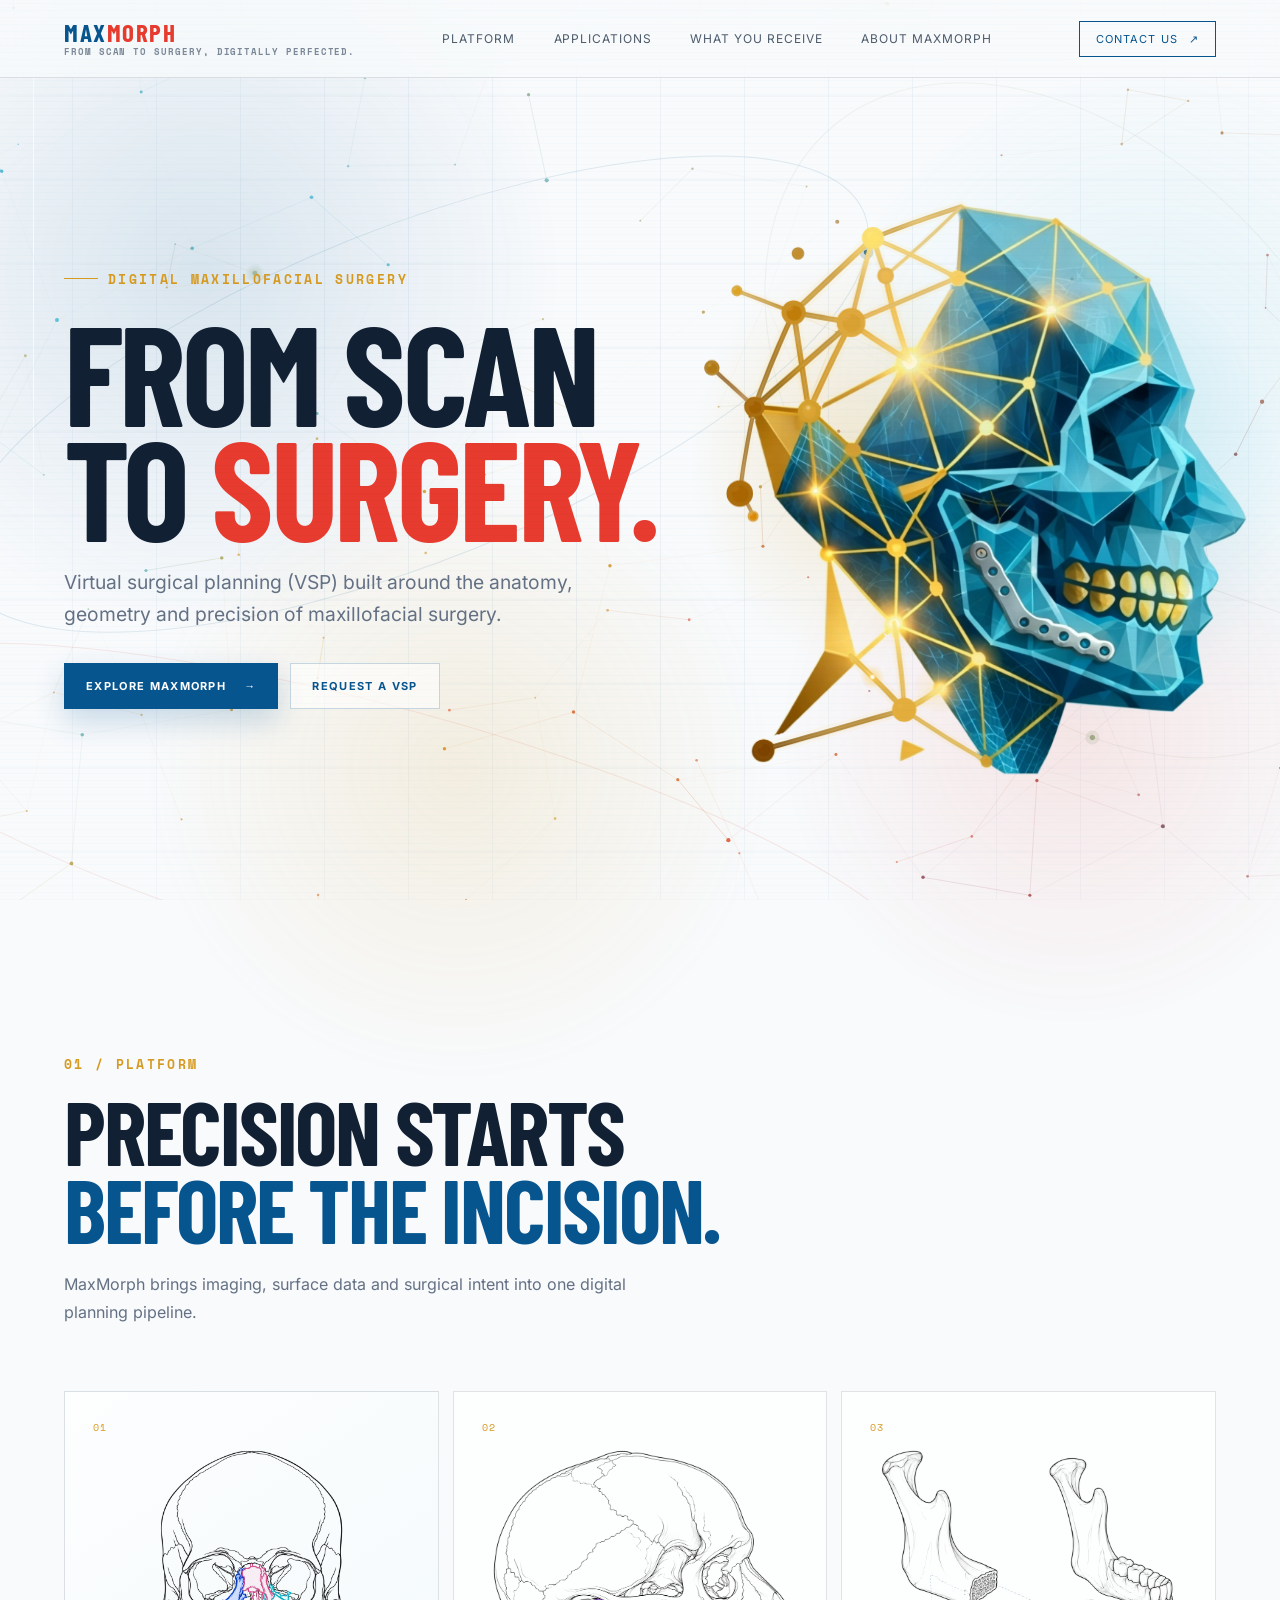
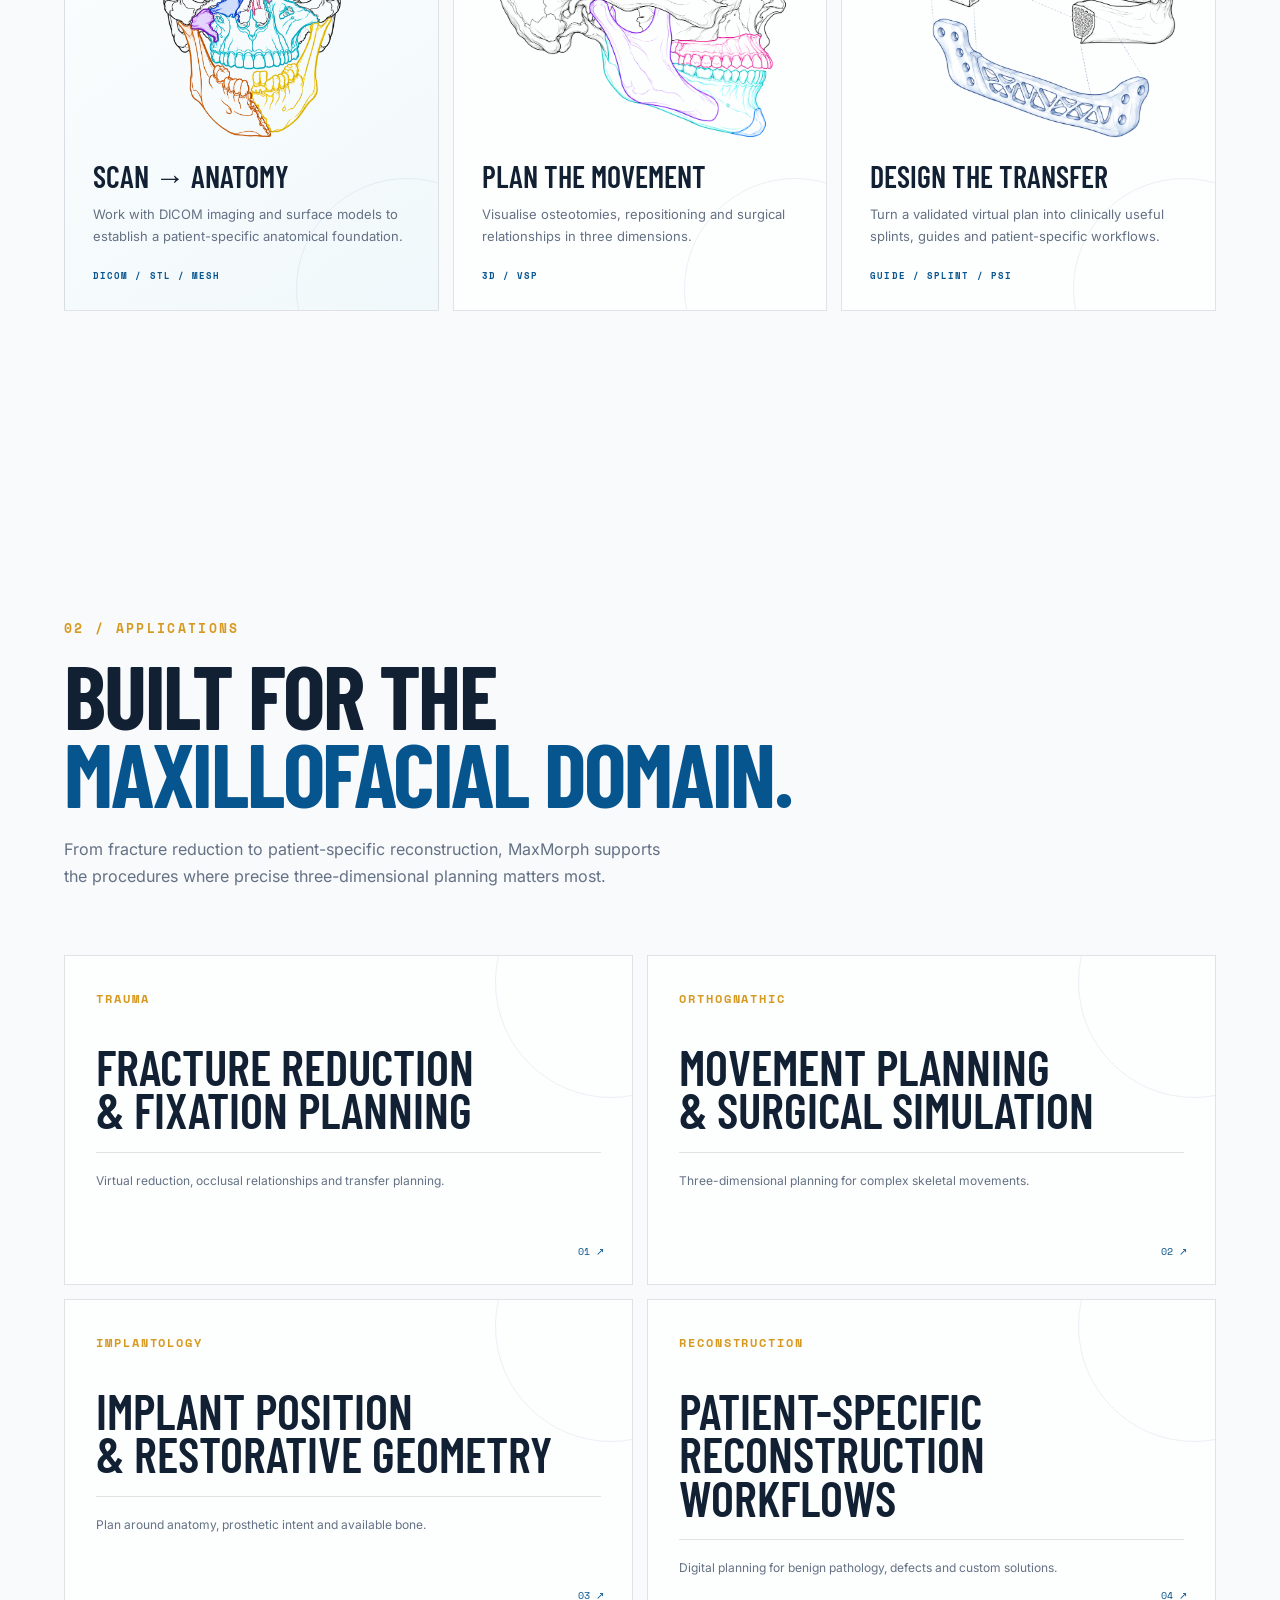
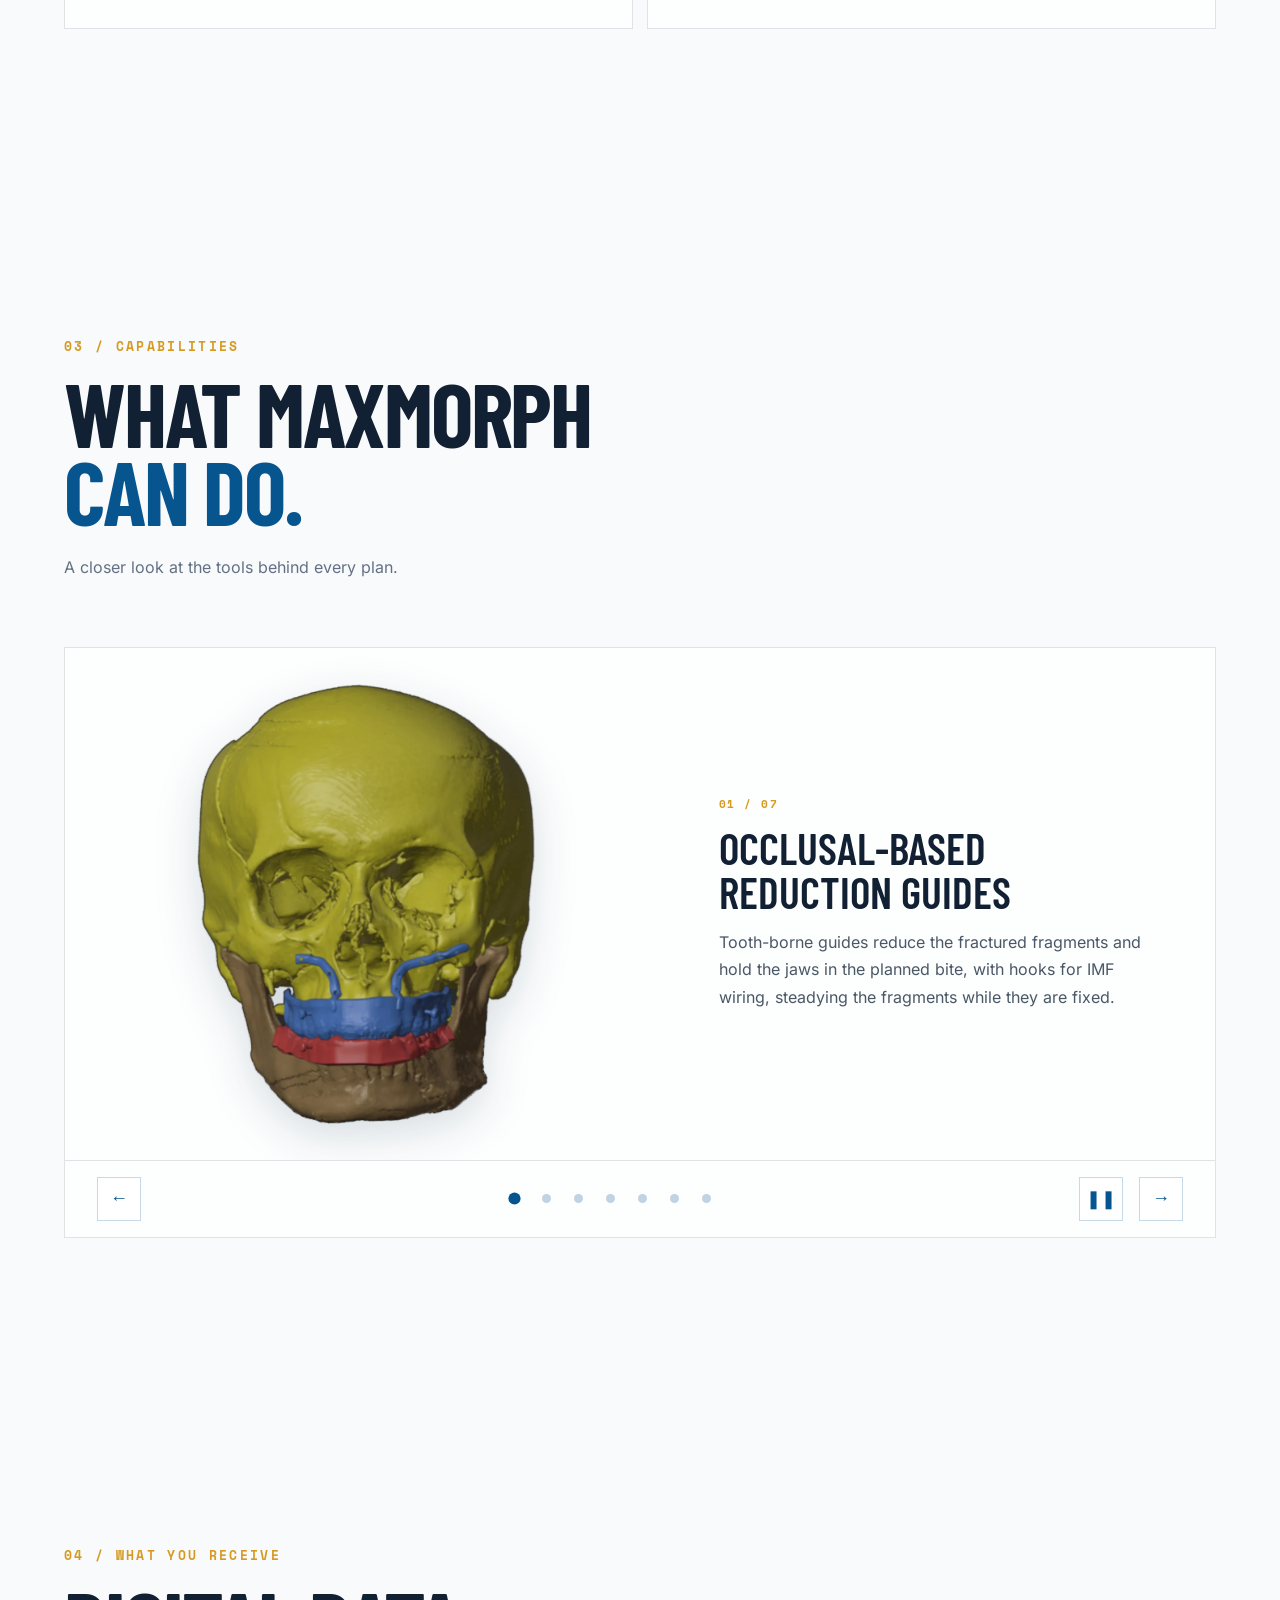
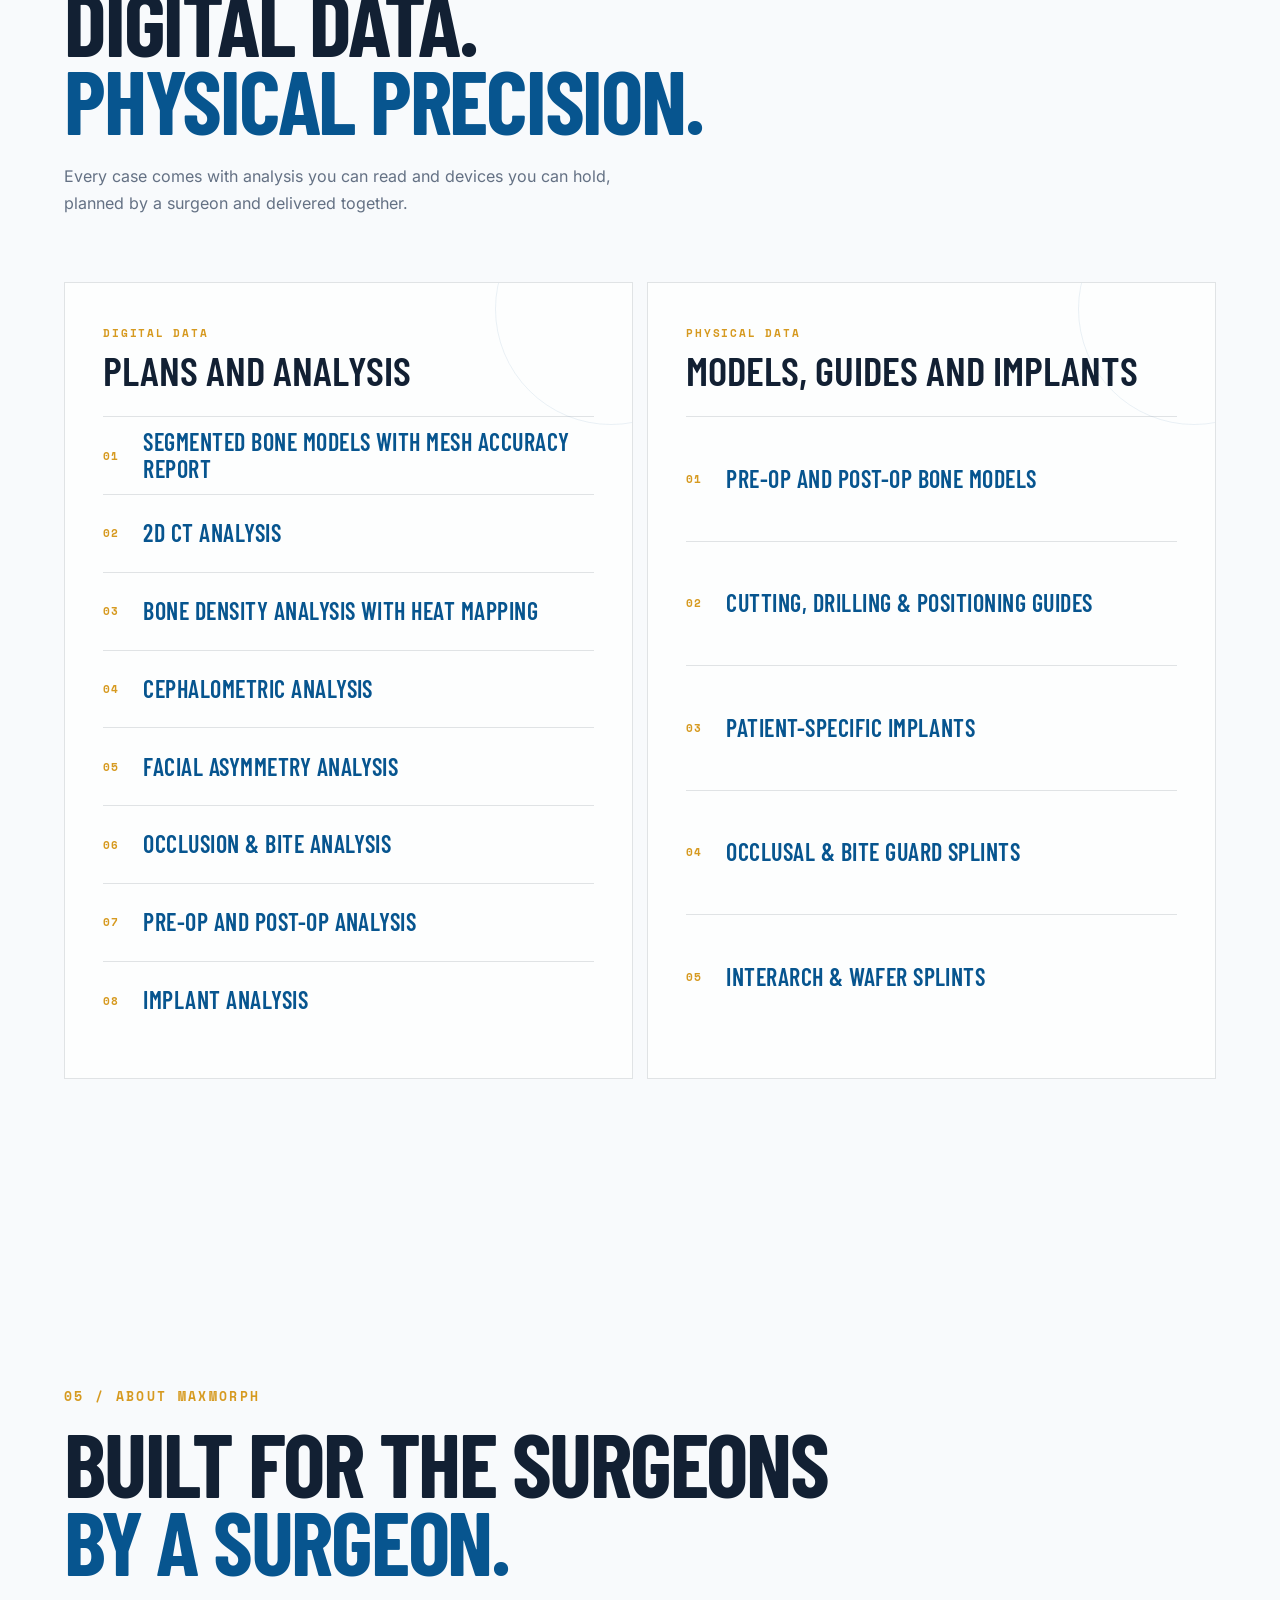
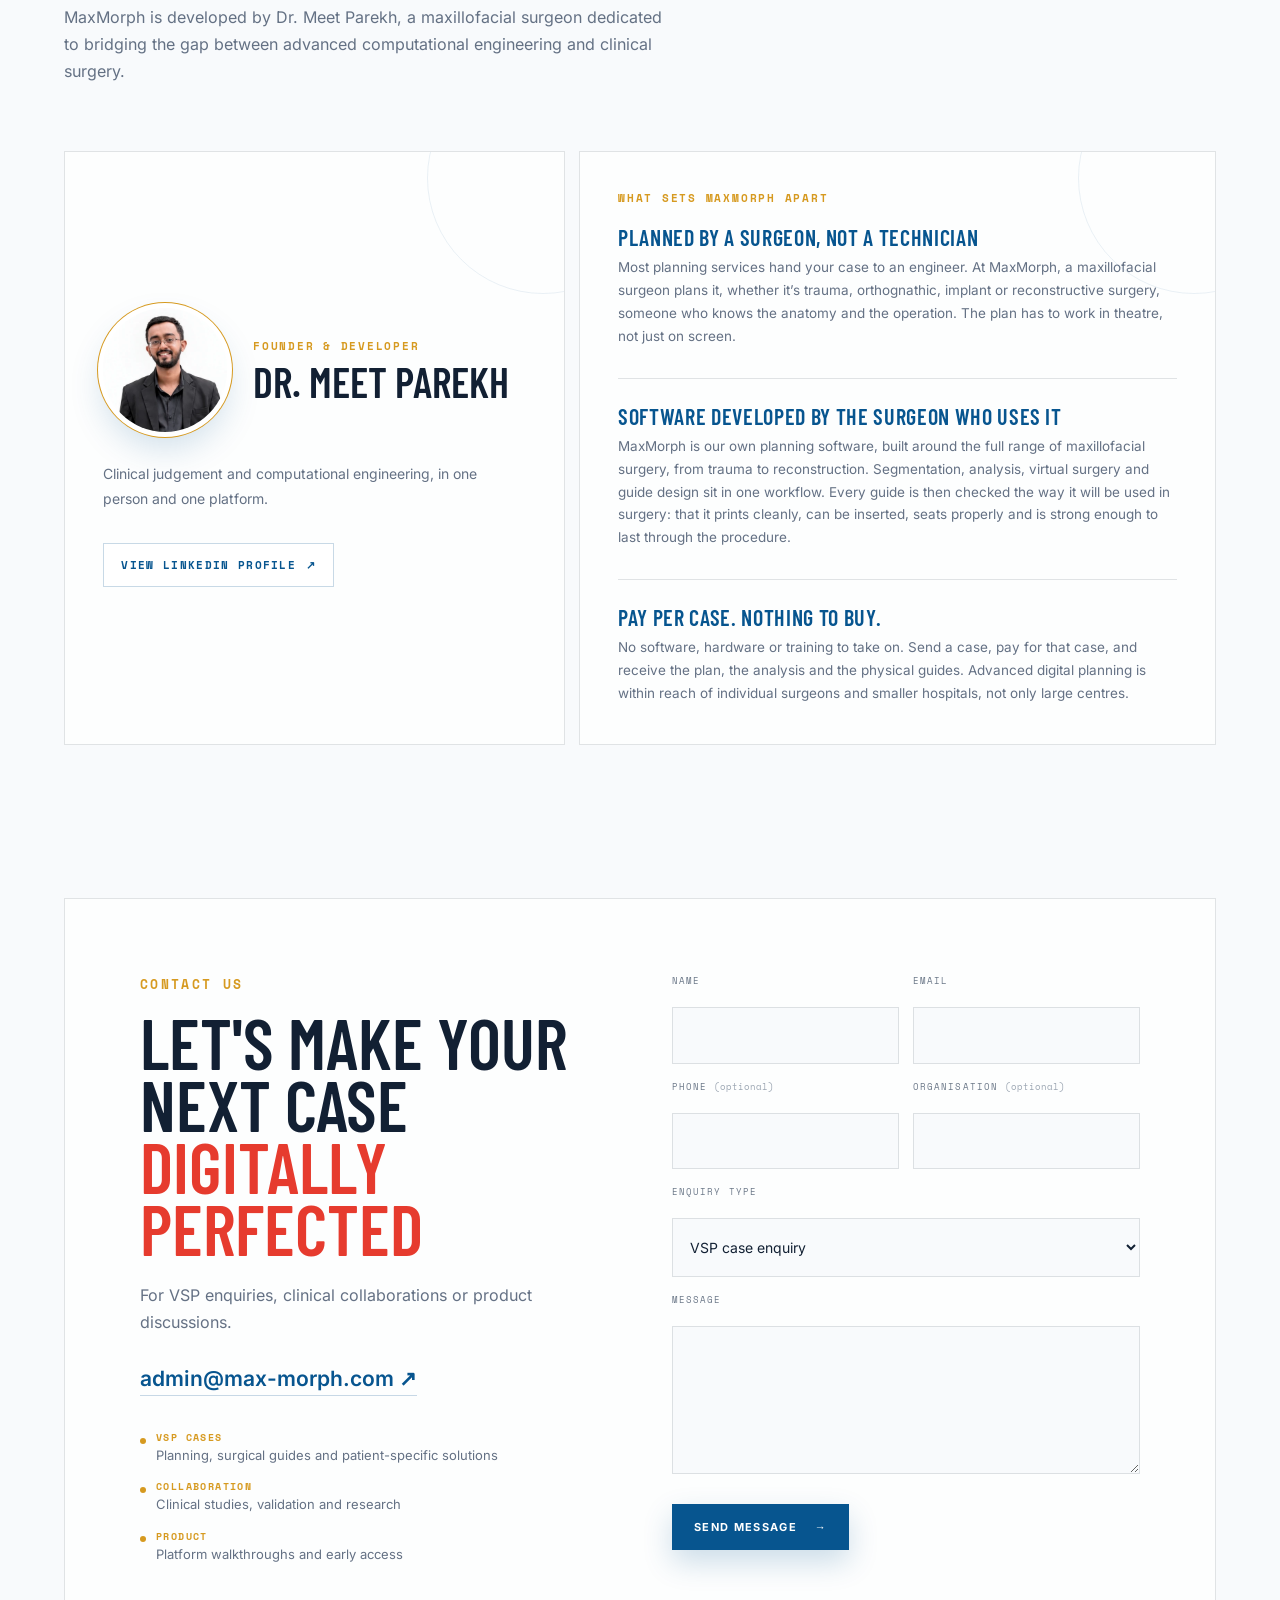
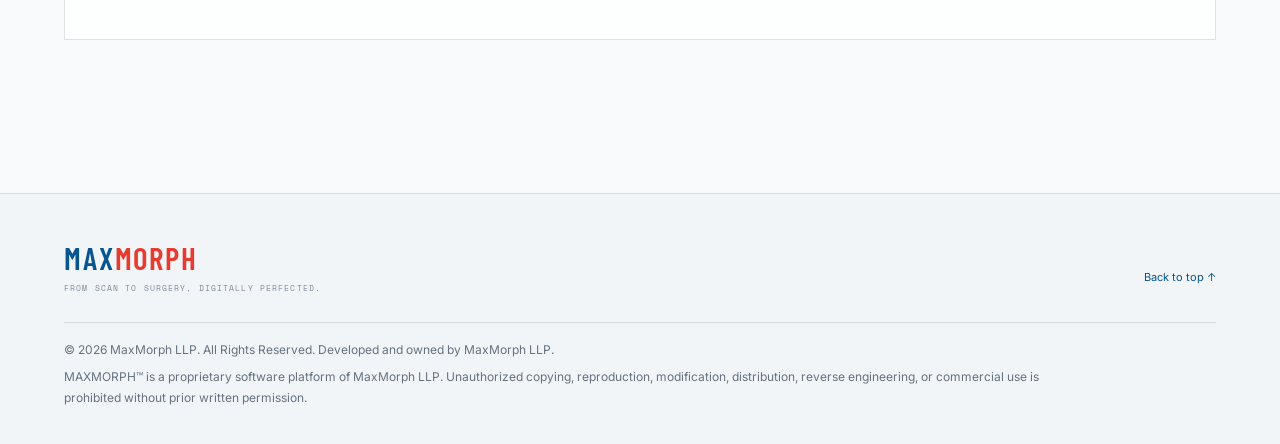
==== commit 2d667c12: "Header: keep full Contact us button on desktop; add Contact us to the mobile menu Co-Authored-By: Cl" ====
--- a/index.html
+++ b/index.html
@@ -75,7 +75,7 @@
   <link rel="preload" as="image" href="assets/logo-base.webp?v=afa51707" type="image/webp" media="(min-width: 901px)" />
   <link rel="preload" as="font" type="font/woff2" href="assets/fonts/barlow-condensed-latin-700-normal.woff2" crossorigin>
   <link rel="preload" as="font" type="font/woff2" href="assets/fonts/inter-latin-400-normal.woff2" crossorigin>
-  <link rel="stylesheet" href="styles.css?v=302933ca" />
+  <link rel="stylesheet" href="styles.css?v=30e302d3" />
   <noscript><style>.reveal{opacity:1!important;transform:none!important}.nav-toggle{display:none!important}</style></noscript>
 </head>
 <body>
@@ -98,6 +98,7 @@
       <a href="#applications">Applications</a>
       <a href="#deliverables">What You Receive</a>
       <a href="#about">About MaxMorph</a>
+      <a href="#contact" class="nav-contact">Contact us</a>
     </nav>
     <a class="nav-cta" href="#contact">Contact us <span>↗</span></a>
     <button type="button" class="nav-toggle" aria-label="Menu" aria-expanded="false" aria-controls="primary-nav"><span></span><span></span><span></span></button>
--- a/styles.css
+++ b/styles.css
@@ -303,3 +303,11 @@
   .cap-dots{gap:0;flex-wrap:nowrap}
   .cap-dot{width:22px}
 }
+
+/* header "Contact us": the full button on desktop only; on phones and tablets "Contact us" is in the menu */
+.nav-contact{display:none}
+@media(max-width:900px){
+  .nav-cta{display:none}
+  .nav-toggle{margin-left:auto}
+  .site-header.nav-open .nav .nav-contact{display:block}
+}
